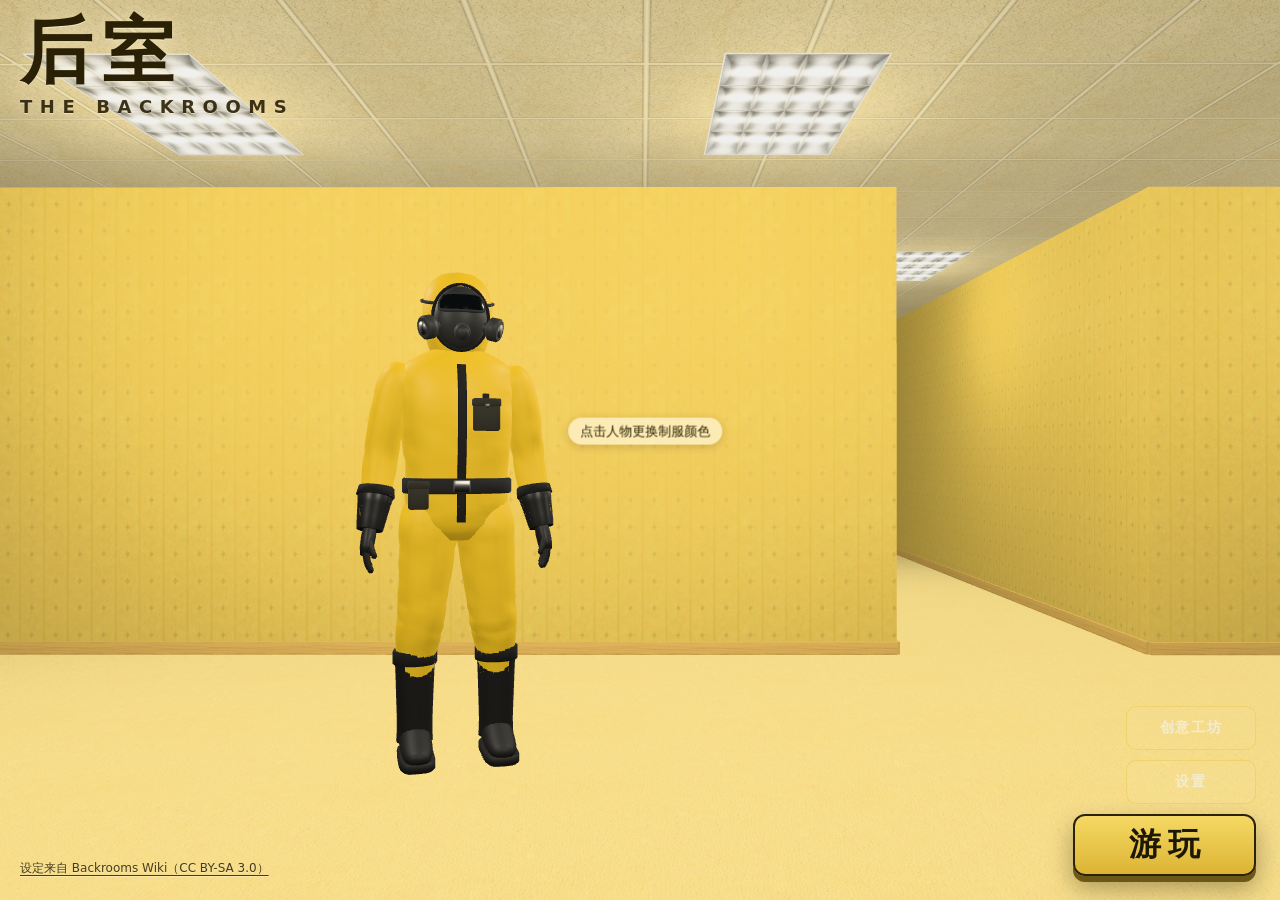
==== index.html @ 1cfdc1e9 "第二批：Level 4–7 与 7 种实体 - Level 4「废弃办公室」（wikidot-cn）：空荡办公迷宫、涂黑/未涂黑窗户（窗户陷阱只在噩梦伤人）、冷水机与售货机、移开视线后可能消失的出口，" ====
<!doctype html>
<html lang="zh-CN">
<head>
<meta charset="utf-8">
<!-- viewport-fit=cover：刘海屏上 env(safe-area-inset-*) 才有真实值；禁缩放，双指/双击缩放会把 HUD 和摇杆一起放大 -->
<meta name="viewport" content="width=device-width,initial-scale=1,maximum-scale=1,user-scalable=no,viewport-fit=cover">
<meta name="theme-color" content="#0b0a07">
<meta name="format-detection" content="telephone=no">
<meta name="mobile-web-app-capable" content="yes">
<meta name="apple-mobile-web-app-capable" content="yes">
<title>后室 · The Backrooms</title>
<!-- 空图标：省掉一次必然 404 的 /favicon.ico 请求 -->
<link rel="icon" href="data:,">
<link rel="stylesheet" href="css/base.css">
<!-- 各 UI 模块缺 link 时会自己注入，这里直接引用，免得首屏晚一拍才有样式 -->
<link rel="stylesheet" href="css/game.css">
<link rel="stylesheet" href="css/home.css">
<link rel="stylesheet" href="css/coop.css">
<link rel="stylesheet" href="css/workshop.css">
<link rel="stylesheet" href="css/settings.css">
</head>
<body>
<canvas id="gl"></canvas>
<div id="ui"></div>

<!-- 顺序见 ARCHITECTURE.md 第 1 节：库 → 核心 → 游戏模块 → 层级/实体/物品注册 → 联机 → 主页 → main -->
<script src="vendor/three.min.js"></script>
<script src="vendor/GLTFLoader.js"></script>
<script src="vendor/BufferGeometryUtils.js"></script>
<script src="js/core/base.js"></script>
<script src="js/core/assets.js"></script>
<script src="js/core/audio.js"></script>
<script src="js/core/gfx.js"></script>
<script src="js/core/input.js"></script>
<script src="js/core/phys.js"></script>
<script src="js/game/items.js"></script>
<script src="js/game/player.js"></script>
<script src="js/game/world.js"></script>
<script src="js/game/entities.js"></script>
<script src="js/game/workshop.js"></script>
<!-- 实体共用地基 BR.arch（行为骨架/模型构件/动画），所有 js/entities/<type>.js 都排在它后面 -->
<script src="js/entities/_archetypes.js"></script>
<!-- chunk1：层级 0-3 需要的实体，来源版本见 data/lore-choices.json entities -->
<script src="js/entities/burster.js"></script>
<script src="js/entities/clump.js"></script>
<script src="js/entities/deathmoth.js"></script>
<script src="js/entities/duller.js"></script>
<script src="js/entities/faceling.js"></script>
<script src="js/entities/growler.js"></script>
<script src="js/entities/hound.js"></script>
<script src="js/entities/nguithrxurh.js"></script>
<script src="js/entities/shadow_worker.js"></script>
<script src="js/entities/skin_stealer.js"></script>
<script src="js/entities/smiler.js"></script>
<script src="js/entities/bacteria.js"></script>
<script src="js/entities/wrangler.js"></script>
<script src="js/entities/wretch.js"></script>
<script src="js/entities/ant.js"></script>
<script src="js/entities/death_rat.js"></script>
<script src="js/entities/samantha.js"></script>
<script src="js/entities/thing_on_level_7.js"></script>
<script src="js/entities/tiny.js"></script>
<script src="js/entities/watcher.js"></script>
<script src="js/entities/woodlin.js"></script>
<script src="js/game/hud.js"></script>
<script src="js/game/death.js"></script>
<script src="js/game/skin.js"></script>
<script src="js/game/testmode.js"></script>
<script src="js/levels/_kit.js"></script>
<!-- chunk1：按 BR.LEVEL_ORDER 顺序 -->
<script src="js/levels/L0.js"></script>
<script src="js/levels/L1.js"></script>
<script src="js/levels/L2.js"></script>
<script src="js/levels/L3.js"></script>
<script src="js/levels/L4.js"></script>
<script src="js/levels/L5.js"></script>
<script src="js/levels/L6.js"></script>
<script src="js/levels/L7.js"></script>
<script src="js/levels/Ldev.js"></script>
<script src="js/entities/_dev_hostile.js"></script>
<script src="js/entities/_dev_friendly.js"></script>
<script src="js/entities/test_dummy.js"></script>
<script src="js/items/_kit.js"></script>
<script src="js/items/_effects.js"></script>
<script src="js/items/almond_water.js"></script>
<script src="js/items/antibiotics.js"></script>
<script src="js/items/antiseptics.js"></script>
<script src="js/items/bandages.js"></script>
<script src="js/items/candy.js"></script>
<script src="js/items/canned_food.js"></script>
<script src="js/items/canned_tuna.js"></script>
<script src="js/items/chocolate_bar.js"></script>
<script src="js/items/cooked_gammon.js"></script>
<script src="js/items/cookies.js"></script>
<script src="js/items/firesalt.js"></script>
<script src="js/items/food_ration.js"></script>
<script src="js/items/high_quality_meat.js"></script>
<script src="js/items/hot_chocolate.js"></script>
<script src="js/items/lightning_in_a_bottle.js"></script>
<script src="js/items/liquid_pain.js"></script>
<script src="js/items/microwave_meal.js"></script>
<script src="js/items/moth_jelly.js"></script>
<script src="js/items/painkillers.js"></script>
<script src="js/items/partygoer_cake.js"></script>
<script src="js/items/ptg_b.js"></script>
<script src="js/items/royal_rations.js"></script>
<script src="js/items/soft_drink.js"></script>
<script src="js/items/space_beverage.js"></script>
<script src="js/items/warpberries.js"></script>
<script src="js/items/water_bottle.js"></script>
<script src="js/net/net.js"></script>
<script src="js/net/coop.js"></script>
<script src="js/ui/home.js"></script>
<script src="js/ui/workshop.js"></script>
<script src="js/ui/settings.js"></script>
<script src="js/main.js"></script>
</body>
</html>
---- css/base.css ----
/* 后室 · 页面底座：全屏画布 + UI 挂载点。只写 html/body/#gl/#ui 和 main.js 自己的 boot- 前缀 */

html, body {
  margin: 0;
  width: 100%;
  height: 100%;
  overflow: hidden;
  background: #0b0a07;
  color: #f3ead2;
  /* 西文先走系统无衬线，中文按平台依次落到苹方 / 思源 / 雅黑 / Noto，保证安卓 WebView 也有中文字形 */
  font-family: -apple-system, BlinkMacSystemFont, "Segoe UI", Roboto, "Helvetica Neue", Arial,
    "PingFang SC", "Hiragino Sans GB", "Source Han Sans SC", "Noto Sans CJK SC", "Microsoft YaHei", "WenQuanYi Micro Hei", sans-serif;
  font-size: 16px;
  line-height: 1.4;
  /* 手机：禁下拉刷新 / 橡皮筋回弹、双击缩放、长按选字和系统菜单 */
  overscroll-behavior: none;
  touch-action: manipulation;
  -webkit-user-select: none;
  user-select: none;
  -webkit-touch-callout: none;
  -webkit-tap-highlight-color: transparent;
  -webkit-text-size-adjust: 100%;
  text-size-adjust: 100%;
}

/* 输入框要能正常选字、粘贴房号 */
input, textarea {
  -webkit-user-select: text;
  user-select: text;
}

#gl {
  position: fixed;
  left: 0;
  top: 0;
  width: 100%;
  height: 100%;
  display: block;
  z-index: 0;
  outline: none;
  touch-action: none;
}

/*
 * #ui 故意不定位、不设 z-index、不设尺寸：
 * - 定位元素（尤其 fixed）会自成层叠上下文，里面 HUD 30 / 结算 60 / toast 90 就没法和 gfx 挂在 body 上的
 *   低 san 覆盖 10、闪屏 40、淡入淡出 55 按第 11 节交错排序；
 * - 子节点全是 position:fixed，#ui 自身高度为 0，不会盖住画布抢走点击（指针锁定、主页点人都靠点画布）；
 * - 也不能设 pointer-events:none：它会被继承，没显式写 auto 的弹层按钮就点不动了；
 * - 不能有 transform / filter / perspective，否则子节点的 fixed 会相对它定位。
 */
#ui {
  position: static;
}

/* main.js 启动失败（WebGL 不可用等）时的提示，只在出错时创建 */
.boot-error {
  position: fixed;
  left: 0;
  top: 0;
  right: 0;
  bottom: 0;
  z-index: 90;
  display: flex;
  align-items: center;
  justify-content: center;
  padding: calc(24px + env(safe-area-inset-top, 0px)) 24px calc(24px + env(safe-area-inset-bottom, 0px));
  background: #0b0a07;
  box-sizing: border-box;
}
.boot-error-card {
  max-width: 420px;
  font-size: 15px;
  line-height: 1.6;
  color: #f3ead2;
}
.boot-error-title {
  margin: 0 0 8px;
  font-size: 20px;
  color: #e7c24a;
}
.boot-error-detail {
  margin-top: 12px;
  font-size: 12px;
  color: #a89f86;
  word-break: break-all;
}
---- css/game.css ----
/* 后室 · HUD 与死亡结算样式
   归属：HUD 与结算模块。hud.js / death.js 自己在 #ui 里建 DOM，这里只写 hud- / death- 前缀选择器
   视觉：发黄的 VHS / 监控录像 OSD —— 等宽数字、半透明深色底、轻微红蓝色散描边，不用渐变
   兼容：带 env() / min() / clamp() 的声明前面先写一条普通值，老内核（旧 X5 等）不认后一条时保留前一条
   z-index（ARCHITECTURE 第 11 节）：HUD 30，暂停 / 结算 60，toast 90
   触屏避让（input.js 的控件位置）：右上 48px 暂停键 → 顶部状态条左右各留 72px；
   右下动作按钮最左到 right:174px、最高到 bottom:178px → 背包栏右缘留 190px */

/* ========== 公共 ========== */
.hud-root,
.hud-toasts,
.hud-pause,
.death-root {
  --hud-fg: #f2e7b4;
  --hud-dim: rgba(242, 231, 180, 0.68);
  --hud-accent: #e7c14a;
  --hud-accent-hi: #f3d266;
  --hud-bad: #ff5b3d;
  --hud-ink: #1b1606;
  --hud-panel: rgba(16, 13, 5, 0.58);
  --hud-line: rgba(231, 193, 74, 0.34);
  /* 等宽字体没有汉字，后面接中文字体让浏览器逐字回退 */
  --hud-mono: ui-monospace, Menlo, Consolas, "Liberation Mono", "Courier New", "PingFang SC", "Hiragino Sans GB", "Microsoft YaHei", "Noto Sans CJK SC", monospace;
  --hud-sans: -apple-system, BlinkMacSystemFont, "PingFang SC", "Hiragino Sans GB", "Microsoft YaHei", "Noto Sans CJK SC", "Segoe UI", sans-serif;
  /* 红蓝错位一像素 = 录像带色散；再压一层黑影，贴在亮黄墙纸上也读得清 */
  --hud-shadow: 1px 0 rgba(255, 60, 40, 0.32), -1px 0 rgba(60, 200, 255, 0.2), 0 1px 3px rgba(0, 0, 0, 0.85);
  font-family: var(--hud-sans);
  font-size: 14px;
  line-height: 1.35;
  color: var(--hud-fg);
  text-shadow: var(--hud-shadow);
  -webkit-font-smoothing: antialiased;
  -webkit-text-size-adjust: 100%;
  text-size-adjust: 100%;
  -webkit-user-select: none;
  user-select: none;
  -webkit-touch-callout: none;
  -webkit-tap-highlight-color: transparent;
}

.hud-root, .hud-root *,
.hud-toasts, .hud-toasts *,
.hud-pause, .hud-pause *,
.death-root, .death-root * {
  box-sizing: border-box;
}

/* 下面给元素设了 display，作者样式会盖掉 UA 的 [hidden]{display:none}，JS 全靠 hidden 属性开关 */
.hud-root[hidden], .hud-root [hidden],
.hud-toasts [hidden],
.hud-pause[hidden], .hud-pause [hidden],
.death-root[hidden], .death-root [hidden] {
  display: none !important;
}

@keyframes hud-blink {
  50% { opacity: 0.25; }
}

@keyframes hud-pulse {
  50% { opacity: 0.62; }
}

/* ========== HUD 根 ========== */
.hud-root {
  position: fixed;
  left: 0;
  top: 0;
  right: 0;
  bottom: 0;
  z-index: 30;
  overflow: hidden;
  /* 整层不挡触摸和点击，摇杆 / 视角滑动区在下面 z-index 20；只有背包格子单独打开 */
  pointer-events: none;
}

/* ========== 顶部状态条（san / 饥饿 / HP，仅噩梦模式） ========== */
.hud-top {
  position: absolute;
  top: 8px;
  top: calc(8px + env(safe-area-inset-top, 0px));
  left: 16px;
  left: calc(16px + env(safe-area-inset-left, 0px));
  right: 16px;
  right: calc(16px + env(safe-area-inset-right, 0px));
  display: flex;
  flex-direction: column;
  align-items: center;
}

/* 触屏右上角有暂停键；左右对称留白，状态条才能保持居中 */
.hud-touch .hud-top {
  left: 72px;
  left: calc(72px + env(safe-area-inset-left, 0px));
  right: 72px;
  right: calc(72px + env(safe-area-inset-right, 0px));
}

.hud-stats {
  display: flex;
  gap: 12px;
  width: 100%;
  max-width: 480px;
  padding: 5px 10px 7px;
  background: var(--hud-panel);
  border: 1px solid var(--hud-line);
  border-radius: 3px;
}

.hud-stat {
  flex: 1 1 0;
  min-width: 0;
  --hud-stat-color: var(--hud-fg);
}

.hud-stat-san { --hud-stat-color: #9ed2c4; }
.hud-stat-hunger { --hud-stat-color: #e3b04b; }
.hud-stat-hp { --hud-stat-color: #ece5c6; }

.hud-stat-head {
  display: flex;
  justify-content: space-between;
  align-items: baseline;
  gap: 4px;
  font-family: var(--hud-mono);
  line-height: 17px;
  white-space: nowrap;
}

.hud-stat-label {
  min-width: 0;
  overflow: hidden;
  text-overflow: ellipsis;
  font-size: 12px;
  letter-spacing: 0.06em;
  color: var(--hud-dim);
}

.hud-stat-val {
  font-size: 14px;
  font-weight: 700;
  font-variant-numeric: tabular-nums;
}

.hud-bar {
  position: relative;
  height: 6px;
  margin-top: 2px;
  overflow: hidden;
  background: rgba(242, 231, 180, 0.14);
}

/* hud.js 只写 transform: scaleX，不动 width，避免每帧回流 */
.hud-bar-fill {
  position: absolute;
  left: 0;
  top: 0;
  bottom: 0;
  width: 100%;
  transform-origin: 0 50%;
  background: var(--hud-stat-color);
  transition: transform 0.25s linear, background-color 0.2s;
}

/* 饥饿 20 的刻度线：过了这条移速减半，玩家要能提前看到 */
.hud-stat-hunger .hud-bar::after {
  content: "";
  position: absolute;
  left: 20%;
  top: 0;
  bottom: 0;
  width: 1px;
  background: rgba(255, 91, 61, 0.85);
}

.hud-stat.hud-bad { --hud-stat-color: var(--hud-bad); }
.hud-stat.hud-bad .hud-stat-val { color: var(--hud-bad); }

.hud-stat.hud-blink .hud-stat-label,
.hud-stat.hud-blink .hud-stat-val {
  animation: hud-blink 1s steps(1, end) infinite;
}

/* 挨打：条抖一下、底色闪红，时长与 hud.js 的 HIT_MS 一致 */
.hud-stat.hud-hit { animation: hud-hit 0.35s linear; }
.hud-stat.hud-hit .hud-bar { background-color: rgba(255, 91, 61, 0.45); }

@keyframes hud-hit {
  0% { transform: translateX(-3px); }
  20% { transform: translateX(3px); }
  40% { transform: translateX(-2px); }
  60% { transform: translateX(1px); }
  100% { transform: none; }
}

.hud-warn {
  margin-top: 6px;
  padding: 2px 10px;
  max-width: 100%;
  overflow: hidden;
  text-overflow: ellipsis;
  white-space: nowrap;
  font-family: var(--hud-mono);
  font-size: 13px;
  color: #ffd28a;
  background: rgba(60, 22, 8, 0.66);
  border: 1px solid rgba(255, 140, 60, 0.5);
  border-radius: 2px;
}

.hud-warn.hud-warn-severe {
  color: #fff;
  background: rgba(150, 26, 12, 0.78);
  border-color: var(--hud-bad);
  /* 整行闪会读不清，只做半透明呼吸 */
  animation: hud-pulse 1.2s steps(1, end) infinite;
}

/* ========== 左上角：层级 / 模式 / REC 计时 ========== */
.hud-info {
  position: absolute;
  top: 8px;
  top: calc(8px + env(safe-area-inset-top, 0px));
  left: 12px;
  left: calc(12px + env(safe-area-inset-left, 0px));
  max-width: 320px;
  max-width: min(320px, calc(100vw - 120px));
  padding: 5px 10px 6px;
  background: var(--hud-panel);
  border-left: 2px solid var(--hud-accent);
  font-size: 13px;
}

.hud-info-level,
.hud-info-mode {
  overflow: hidden;
  text-overflow: ellipsis;
  white-space: nowrap;
}

.hud-info-level { font-weight: 700; letter-spacing: 0.04em; }
.hud-info-mode { font-size: 12px; color: var(--hud-dim); }

.hud-info-rec {
  display: flex;
  align-items: center;
  gap: 6px;
  margin-top: 2px;
  min-width: 0;
  font-family: var(--hud-mono);
  font-size: 12px;
  white-space: nowrap;
}

.hud-rec-dot {
  flex: none;
  width: 8px;
  height: 8px;
  border-radius: 50%;
  background: #ff3b2f;
  box-shadow: 0 0 6px rgba(255, 59, 47, 0.8);
  animation: hud-blink 1.6s steps(1, end) infinite;
}

.hud-rec-label { font-weight: 700; letter-spacing: 0.08em; color: #ff6a55; }
.hud-rec-time { font-variant-numeric: tabular-nums; }

.hud-rec-coop {
  min-width: 0;
  overflow: hidden;
  text-overflow: ellipsis;
  margin-left: 2px;
  padding: 0 5px;
  font-family: var(--hud-sans);
  color: var(--hud-accent);
  border: 1px solid var(--hud-line);
}

/* 窄屏开着状态条时左上角会和居中的状态条撞上，挪到状态条 + 饥饿警告下面 */
@media (max-width: 1179px) {
  .hud-root.hud-stats-on .hud-info {
    top: 80px;
    top: calc(80px + env(safe-area-inset-top, 0px));
  }
}

/* ========== 准星与互动提示 ========== */
.hud-cross {
  position: absolute;
  left: 50%;
  top: 50%;
  width: 4px;
  height: 4px;
  margin: -2px 0 0 -2px;
  border: 0 solid var(--hud-accent);
  border-radius: 50%;
  background: rgba(242, 231, 180, 0.85);
  box-shadow: 0 0 0 1px rgba(0, 0, 0, 0.55);
  transition: width 0.12s, height 0.12s, margin 0.12s, background-color 0.12s, border-width 0.12s;
}

/* 对准可拾取物：点变成圈，和提示文字一起告诉玩家"现在按有用" */
.hud-cross.hud-cross-on {
  width: 18px;
  height: 18px;
  margin: -9px 0 0 -9px;
  border-width: 2px;
  background: transparent;
  box-shadow: 0 0 0 1px rgba(0, 0, 0, 0.5), inset 0 0 0 1px rgba(0, 0, 0, 0.4);
}

.hud-prompt {
  position: absolute;
  left: 50%;
  top: 50%;
  margin-top: 28px;
  transform: translateX(-50%);
  display: flex;
  align-items: center;
  gap: 8px;
  max-width: calc(100vw - 24px);
  padding: 4px 12px;
  white-space: nowrap;
  background: var(--hud-panel);
  border: 1px solid var(--hud-line);
  border-radius: 3px;
}

.hud-key {
  flex: none;
  display: inline-flex;
  align-items: center;
  justify-content: center;
  min-width: 22px;
  height: 22px;
  padding: 0 5px;
  font-family: var(--hud-mono);
  font-size: 13px;
  font-weight: 700;
  color: var(--hud-fg);
  text-shadow: none;
  background: rgba(242, 231, 180, 0.1);
  border: 1px solid var(--hud-fg);
  border-bottom-width: 2px;
  border-radius: 3px;
}

.hud-prompt-text {
  min-width: 0;
  overflow: hidden;
  text-overflow: ellipsis;
}

.hud-touch .hud-prompt { font-size: 15px; }

/* ========== 层级大标题 ========== */
.hud-title {
  position: absolute;
  left: 0;
  right: 0;
  top: 28%;
  padding: 0 16px;
  text-align: center;
}

.hud-title-name {
  font-family: var(--hud-mono);
  font-size: 40px;
  font-size: clamp(28px, 7vw, 64px);
  font-weight: 700;
  line-height: 1.1;
  letter-spacing: 0.16em;
  /* 字距会在末尾多留一格，左边补回来才真正居中 */
  padding-left: 0.16em;
  text-shadow: 3px 0 rgba(255, 50, 40, 0.45), -3px 0 rgba(50, 200, 255, 0.3), 0 2px 10px rgba(0, 0, 0, 0.9);
}

.hud-title-sub {
  margin-top: 8px;
  font-size: 18px;
  font-size: clamp(15px, 3.2vw, 24px);
  letter-spacing: 0.3em;
  padding-left: 0.3em;
}

.hud-title-class {
  display: inline-block;
  margin-top: 10px;
  padding: 1px 10px;
  font-family: var(--hud-mono);
  font-size: 13px;
  letter-spacing: 0.1em;
  color: var(--hud-accent);
  background: var(--hud-panel);
  border: 1px solid var(--hud-line);
}

/* 动画名必须叫 hud-title：hud.js 靠这个名字的 animationend 收起标题 */
.hud-title.hud-title-play { animation: hud-title 5.2s linear forwards; }

@keyframes hud-title {
  0% { opacity: 0; transform: translateX(-6px) skewX(-8deg); }
  3% { opacity: 0.9; transform: translateX(5px) skewX(6deg); }
  6% { opacity: 0.45; transform: translateX(-2px); }
  9% { opacity: 1; transform: none; }
  78% { opacity: 1; transform: none; }
  80% { opacity: 0.4; transform: translateX(4px); }
  82% { opacity: 1; transform: none; }
  100% { opacity: 0; transform: none; }
}

@media (max-height: 520px) {
  .hud-title { top: 26%; }
  .hud-title-name { font-size: 30px; }
  .hud-title-sub { margin-top: 4px; font-size: 15px; }
  .hud-title-class { margin-top: 6px; }
}

/* ========== 背包栏 ========== */
.hud-inv {
  --hud-slot: 56px;
  position: absolute;
  left: 50%;
  bottom: 14px;
  bottom: calc(14px + env(safe-area-inset-bottom, 0px));
  transform: translateX(-50%);
  display: flex;
  flex-direction: column;
  align-items: center;
}

.hud-inv-name {
  max-width: calc(100vw - 24px);
  margin-bottom: 6px;
  padding: 1px 10px;
  overflow: hidden;
  text-overflow: ellipsis;
  white-space: nowrap;
  font-size: 13px;
  background: var(--hud-panel);
  border: 1px solid var(--hud-line);
  border-radius: 2px;
}

.hud-inv-row {
  display: flex;
  gap: 6px;
}

.hud-slot {
  position: relative;
  display: flex;
  align-items: center;
  justify-content: center;
  width: var(--hud-slot);
  height: var(--hud-slot);
  margin: 0;
  padding: 4px;
  overflow: hidden;
  font: inherit;
  color: var(--hud-fg);
  text-shadow: inherit;
  background: var(--hud-panel);
  border: 1px solid var(--hud-line);
  border-radius: 3px;
  outline: none;
  cursor: pointer;
  -webkit-appearance: none;
  appearance: none;
  /* 整个 HUD 里唯一接收点击的东西 */
  pointer-events: auto;
  touch-action: manipulation;
}

.hud-slot:active { transform: scale(0.94); }

.hud-slot-num {
  position: absolute;
  left: 4px;
  top: 3px;
  font-family: var(--hud-mono);
  font-size: 12px;
  line-height: 1;
  color: var(--hud-dim);
}

.hud-slot-icon {
  display: block;
  width: 72%;
  height: 72%;
  object-fit: contain;
  pointer-events: none;
}

/* 缺图标时的文字兜底，最多两行 */
.hud-slot-text {
  display: block;
  max-width: 100%;
  max-height: 2.3em;
  overflow: hidden;
  font-size: 12px;
  line-height: 1.15;
  text-align: center;
  word-break: break-all;
}

.hud-slot-count {
  position: absolute;
  right: 4px;
  bottom: 3px;
  font-family: var(--hud-mono);
  font-size: 12px;
  font-weight: 700;
  line-height: 1;
}

.hud-slot.hud-slot-empty {
  background: rgba(16, 13, 5, 0.34);
  border-style: dashed;
}

/* 选中用内描边，不改边框宽度，免得格子内容跳一像素 */
.hud-slot.hud-slot-sel {
  background: rgba(58, 46, 12, 0.72);
  border-color: var(--hud-accent);
  box-shadow: inset 0 0 0 1px var(--hud-accent), 0 0 0 1px rgba(0, 0, 0, 0.6);
}

.hud-slot.hud-slot-sel .hud-slot-num { color: var(--hud-accent); }

.hud-touch .hud-inv { --hud-slot: 52px; }

/* 触屏横屏小手机：居中会压到右下按钮组，改成右缘贴着按钮组左侧 */
@media (max-width: 719px) {
  .hud-touch .hud-inv {
    --hud-slot: 46px;
    left: auto;
    right: 190px;
    right: calc(190px + env(safe-area-inset-right, 0px));
    transform: none;
    align-items: flex-end;
  }
  .hud-touch .hud-inv-row { gap: 4px; }
}

/* 触屏竖屏：一排 5 格塞不进按钮组左边，改成左下 3+2 两排；
   待机摇杆画在离底边 24% 高度处，两排格子 + 物品名的高度在它下面 */
@media (max-width: 559px) {
  .hud-touch .hud-inv {
    --hud-slot: 48px;
    left: 8px;
    left: calc(8px + env(safe-area-inset-left, 0px));
    right: auto;
    bottom: 10px;
    bottom: calc(10px + env(safe-area-inset-bottom, 0px));
    align-items: flex-start;
  }
  .hud-touch .hud-inv-row {
    display: grid;
    grid-template-columns: repeat(3, var(--hud-slot));
    gap: 4px;
  }
  .hud-touch .hud-inv-name { max-width: calc(100vw - 200px); }
}

/* 320px 宽：3 格 × 44 + 间距 + 左边距正好 140 = 屏宽 − 180 */
@media (max-width: 359px) {
  .hud-touch .hud-inv {
    --hud-slot: 44px;
    left: 4px;
    left: calc(4px + env(safe-area-inset-left, 0px));
  }
  .hud-touch .hud-inv-row { gap: 2px; }
}

/* 死亡时 HUD 还在结算层下面：准星和提示收掉，背包压暗且不可点 */
.hud-dead .hud-cross,
.hud-dead .hud-prompt,
.hud-dead .hud-inv-name {
  display: none;
}

.hud-dead .hud-inv { opacity: 0.4; }
.hud-dead .hud-slot { pointer-events: none; }

/* ========== toast（挂在 #ui 下，不在 hud-root 里，HUD 隐藏时也能显示） ========== */
.hud-toasts {
  position: fixed;
  z-index: 90;
  left: 50%;
  top: 50%;
  /* 准星 + 互动提示下面，背包栏上面 */
  margin-top: 84px;
  transform: translateX(-50%);
  width: 520px;
  max-width: calc(100vw - 32px);
  display: flex;
  flex-direction: column;
  align-items: center;
  gap: 6px;
  pointer-events: none;
}

.hud-toast {
  max-width: 100%;
  padding: 5px 14px;
  overflow-wrap: anywhere;
  background: rgba(16, 13, 5, 0.8);
  border: 1px solid var(--hud-line);
  border-left: 3px solid var(--hud-accent);
  border-radius: 2px;
  animation: hud-toast-in 0.18s ease-out;
}

.hud-toast.hud-toast-bump { animation: hud-toast-bump 0.3s ease-out; }
/* 时长与 hud.js 的 TOAST_OUT_MS（280ms）一致；写在 bump 后面，同优先级时后者生效 */
.hud-toast.hud-toast-out { animation: hud-toast-out 0.28s ease-in forwards; }

@keyframes hud-toast-in {
  from { opacity: 0; transform: translateY(-6px); }
  to { opacity: 1; transform: none; }
}

@keyframes hud-toast-bump {
  0% { background-color: rgba(84, 66, 14, 0.92); border-color: #f3d266; }
}

@keyframes hud-toast-out {
  to { opacity: 0; transform: translateY(-4px); }
}

/* 横屏手机高度不够：中间下方会压到背包栏，改到右上暂停键下面 */
@media (max-height: 520px) {
  .hud-toasts {
    top: 78px;
    top: calc(78px + env(safe-area-inset-top, 0px));
    margin-top: 0;
    left: auto;
    right: 16px;
    right: calc(16px + env(safe-area-inset-right, 0px));
    transform: none;
    width: auto;
    max-width: 42vw;
    align-items: flex-end;
  }
}

/* ========== 暂停菜单 ========== */
.hud-pause {
  position: fixed;
  left: 0;
  top: 0;
  right: 0;
  bottom: 0;
  z-index: 60;
  display: flex;
  overflow-y: auto;
  -webkit-overflow-scrolling: touch;
  padding: 16px;
  padding: calc(16px + env(safe-area-inset-top, 0px)) calc(16px + env(safe-area-inset-right, 0px)) calc(16px + env(safe-area-inset-bottom, 0px)) calc(16px + env(safe-area-inset-left, 0px));
  background-color: rgba(10, 8, 3, 0.68);
  /* 扫描线：硬边重复纹理，不是过渡色 */
  background-image: repeating-linear-gradient(0deg, rgba(0, 0, 0, 0.22) 0, rgba(0, 0, 0, 0.22) 1px, transparent 1px, transparent 3px);
  pointer-events: auto;
}

/* margin:auto 居中：内容比屏幕高时自动退化成可滚动，align-items:center 会把顶部裁掉 */
.hud-pause-panel {
  margin: auto;
  width: 100%;
  max-width: 360px;
  padding: 16px 20px;
  background: rgba(22, 18, 7, 0.94);
  border: 1px solid var(--hud-line);
  border-top: 3px solid var(--hud-accent);
  border-radius: 3px;
  box-shadow: 0 10px 40px rgba(0, 0, 0, 0.6);
}

.hud-pause-tag {
  font-family: var(--hud-mono);
  font-size: 13px;
  letter-spacing: 0.12em;
  color: var(--hud-accent);
  animation: hud-blink 1.4s steps(1, end) infinite;
}

.hud-pause-title {
  margin-top: 4px;
  font-size: 26px;
  font-weight: 700;
  letter-spacing: 0.12em;
}

.hud-pause-sub {
  margin: 4px 0 12px;
  font-size: 13px;
  color: var(--hud-dim);
}

.hud-pause-sub > div {
  overflow: hidden;
  text-overflow: ellipsis;
  white-space: nowrap;
}

.hud-btn {
  display: flex;
  align-items: center;
  justify-content: center;
  width: 100%;
  min-height: 50px;
  margin: 10px 0 0;
  padding: 8px 14px;
  font: inherit;
  font-size: 17px;
  font-weight: 700;
  letter-spacing: 0.1em;
  color: var(--hud-fg);
  text-shadow: none;
  background: rgba(242, 231, 180, 0.06);
  border: 1px solid rgba(242, 231, 180, 0.45);
  border-radius: 3px;
  cursor: pointer;
  -webkit-appearance: none;
  appearance: none;
  touch-action: manipulation;
  transition: background-color 0.12s, border-color 0.12s, color 0.12s;
}

.hud-btn:active { transform: translateY(1px); }
.hud-btn:focus:not(:focus-visible) { outline: none; }
.hud-btn:focus-visible { outline: 2px solid var(--hud-accent); outline-offset: 2px; }

.hud-btn-primary {
  color: var(--hud-ink);
  background: var(--hud-accent);
  border-color: var(--hud-accent);
}

/* 「返回主页」第一次点只进入确认态：变红闪烁，提醒会丢掉整局 */
.hud-btn-home.hud-btn-confirm {
  color: #fff;
  background: rgba(170, 34, 18, 0.9);
  border-color: var(--hud-bad);
  animation: hud-pulse 0.9s steps(1, end) infinite;
}

@media (hover: hover) {
  .hud-btn:hover { background-color: rgba(242, 231, 180, 0.14); }
  .hud-btn-primary:hover { background-color: var(--hud-accent-hi); }
  .hud-btn-home.hud-btn-confirm:hover { background-color: rgba(196, 40, 22, 0.95); }
}

.hud-vis {
  display: block;
  margin-top: 14px;
  cursor: pointer;
}

.hud-vis-head {
  display: flex;
  justify-content: space-between;
  align-items: baseline;
  font-size: 14px;
}

.hud-vis-label { letter-spacing: 0.08em; }

.hud-vis-val {
  font-family: var(--hud-mono);
  color: var(--hud-accent);
  font-variant-numeric: tabular-nums;
}

/* 轨道只有 6px，但整个 input 高 44px，手指点得中 */
.hud-range {
  display: block;
  width: 100%;
  height: 44px;
  margin: 0;
  padding: 0;
  background: transparent;
  cursor: pointer;
  -webkit-appearance: none;
  appearance: none;
}

.hud-range:focus:not(:focus-visible) { outline: none; }
.hud-range:focus-visible { outline: 2px solid var(--hud-accent); outline-offset: 2px; }

.hud-range::-webkit-slider-runnable-track {
  height: 6px;
  background: rgba(242, 231, 180, 0.22);
  border: 1px solid rgba(242, 231, 180, 0.35);
}

.hud-range::-webkit-slider-thumb {
  -webkit-appearance: none;
  width: 20px;
  height: 30px;
  margin-top: -13px;
  background: var(--hud-accent);
  border: 2px solid var(--hud-ink);
  border-radius: 2px;
  box-shadow: 0 0 0 1px rgba(242, 231, 180, 0.6);
}

.hud-range::-moz-range-track {
  height: 6px;
  background: rgba(242, 231, 180, 0.22);
  border: 1px solid rgba(242, 231, 180, 0.35);
}

.hud-range::-moz-range-progress {
  height: 6px;
  background: var(--hud-accent);
}

.hud-range::-moz-range-thumb {
  width: 16px;
  height: 26px;
  background: var(--hud-accent);
  border: 2px solid var(--hud-ink);
  border-radius: 2px;
}

.hud-pause-hint {
  margin-top: 10px;
  font-size: 12px;
  text-align: center;
  color: var(--hud-dim);
}

@media (max-height: 520px) {
  .hud-pause-panel { padding: 12px 16px; }
  .hud-pause-title { font-size: 20px; }
  .hud-pause-sub { margin-bottom: 6px; }
  .hud-btn { min-height: 44px; margin-top: 8px; }
  .hud-vis { margin-top: 8px; }
}

/* ========== 死亡结算（death.js） ========== */
.death-root {
  position: fixed;
  left: 0;
  top: 0;
  right: 0;
  bottom: 0;
  z-index: 60;
  display: flex;
  overflow-y: auto;
  -webkit-overflow-scrolling: touch;
  padding: 20px;
  padding: calc(44px + env(safe-area-inset-top, 0px)) calc(20px + env(safe-area-inset-right, 0px)) calc(20px + env(safe-area-inset-bottom, 0px)) calc(20px + env(safe-area-inset-left, 0px));
  background-color: rgba(12, 5, 2, 0.86);
  background-image: repeating-linear-gradient(0deg, rgba(0, 0, 0, 0.28) 0, rgba(0, 0, 0, 0.28) 1px, transparent 1px, transparent 3px);
  /* 暗角用内阴影做，不用径向渐变 */
  box-shadow: inset 0 0 160px rgba(0, 0, 0, 0.85);
  pointer-events: auto;
}

/* 录像带跟踪不良的亮带缓慢下滚；fixed 定位不撑大滚动区域 */
.death-root::before {
  content: "";
  position: fixed;
  left: 0;
  right: 0;
  top: 0;
  height: 70px;
  background: rgba(242, 231, 180, 0.045);
  pointer-events: none;
  animation: death-track 7s linear infinite;
}

@keyframes death-track {
  from { transform: translateY(-80px); }
  to { transform: translateY(100vh); }
}

.death-osd {
  position: fixed;
  z-index: 1;
  top: 12px;
  top: calc(12px + env(safe-area-inset-top, 0px));
  left: 16px;
  left: calc(16px + env(safe-area-inset-left, 0px));
  display: flex;
  gap: 12px;
  font-family: var(--hud-mono);
  font-size: 14px;
  letter-spacing: 0.1em;
  pointer-events: none;
}

.death-osd-stop {
  color: var(--hud-bad);
  animation: hud-blink 1.2s steps(1, end) infinite;
}

.death-osd-time { font-variant-numeric: tabular-nums; }

.death-panel {
  position: relative;
  z-index: 1;
  margin: auto;
  width: 100%;
  max-width: 480px;
  text-align: center;
}

.death-root.death-in .death-panel { animation: death-in 0.5s ease-out both; }

@keyframes death-in {
  from { opacity: 0; transform: scale(1.04); }
  to { opacity: 1; transform: none; }
}

.death-tag {
  display: inline-block;
  padding: 2px 10px;
  font-family: var(--hud-mono);
  font-size: 13px;
  letter-spacing: 0.16em;
  color: #ffb09e;
  background: rgba(90, 16, 6, 0.5);
  border: 1px solid rgba(255, 91, 61, 0.55);
}

.death-title {
  margin-top: 14px;
  font-size: 48px;
  font-size: clamp(36px, 10vw, 64px);
  font-weight: 800;
  line-height: 1.1;
  letter-spacing: 0.3em;
  padding-left: 0.3em;
  color: #f6e9c0;
  text-shadow: 3px 0 rgba(255, 40, 30, 0.55), -3px 0 rgba(40, 200, 255, 0.3), 0 3px 14px rgba(0, 0, 0, 0.9);
}

.death-root.death-in .death-title { animation: death-glitch 0.9s steps(1, end) 0.1s both; }

@keyframes death-glitch {
  0% { opacity: 0; }
  10% { opacity: 1; transform: translateX(-5px) skewX(10deg); }
  22% { transform: translateX(4px); }
  34% { transform: none; }
  60% { transform: translateX(-2px) skewX(-4deg); }
  66% { transform: none; }
  100% { opacity: 1; transform: none; }
}

.death-cause {
  display: flex;
  align-items: baseline;
  gap: 12px;
  margin-top: 16px;
  padding: 9px 14px;
  text-align: left;
  background: rgba(16, 13, 5, 0.66);
  border-left: 3px solid var(--hud-bad);
}

.death-cause-label {
  flex: none;
  font-size: 13px;
  letter-spacing: 0.1em;
  color: var(--hud-dim);
}

.death-cause-text {
  min-width: 0;
  font-size: 18px;
  font-weight: 700;
  overflow-wrap: anywhere;
}

.death-stats {
  display: grid;
  grid-template-columns: minmax(0, 1fr);
  gap: 1px;
  margin: 10px 0 0;
  padding: 0;
  background: var(--hud-line);
  border: 1px solid var(--hud-line);
}

.death-stat {
  display: flex;
  justify-content: space-between;
  align-items: baseline;
  gap: 12px;
  padding: 8px 14px;
  background: rgba(16, 13, 5, 0.9);
}

.death-stat-label {
  flex: none;
  margin: 0;
  font-size: 13px;
  color: var(--hud-dim);
}

.death-stat-val {
  min-width: 0;
  margin: 0;
  font-family: var(--hud-mono);
  font-size: 15px;
  text-align: right;
  font-variant-numeric: tabular-nums;
  overflow-wrap: anywhere;
}

.death-actions {
  display: flex;
  flex-direction: column;
  gap: 10px;
  margin-top: 20px;
}

.death-btn {
  display: flex;
  flex-direction: column;
  align-items: center;
  justify-content: center;
  width: 100%;
  min-height: 60px;
  margin: 0;
  padding: 8px 16px;
  font: inherit;
  color: var(--hud-fg);
  text-shadow: none;
  background: rgba(242, 231, 180, 0.06);
  border: 1px solid rgba(242, 231, 180, 0.5);
  border-radius: 3px;
  cursor: pointer;
  -webkit-appearance: none;
  appearance: none;
  touch-action: manipulation;
  transition: opacity 0.25s, background-color 0.12s;
}

.death-btn-main {
  font-size: 20px;
  font-weight: 800;
  line-height: 1.2;
  letter-spacing: 0.2em;
  padding-left: 0.2em;
}

.death-btn-sub {
  margin-top: 2px;
  font-size: 13px;
  letter-spacing: 0.04em;
  opacity: 0.8;
}

.death-btn-continue {
  min-height: 68px;
  color: var(--hud-ink);
  background: var(--hud-accent);
  border-color: var(--hud-accent);
}

.death-btn:active { transform: translateY(1px); }
.death-btn:focus:not(:focus-visible) { outline: none; }
.death-btn:focus-visible { outline: 2px solid var(--hud-fg); outline-offset: 3px; }

@media (hover: hover) {
  .death-btn-continue:hover { background-color: var(--hud-accent-hi); }
  .death-btn-home:hover { background-color: rgba(242, 231, 180, 0.14); }
}

/* 刚弹出的保护期：按钮压暗且不接收点击（death.js 里还有一道时间判断兜底） */
.death-root:not(.death-armed) .death-btn {
  opacity: 0.4;
  pointer-events: none;
  cursor: default;
}

.death-hint {
  margin-top: 12px;
  font-size: 12px;
  color: var(--hud-dim);
}

/* 宽屏两个按钮并排 */
@media (min-width: 640px) and (min-height: 521px) {
  .death-panel { max-width: 560px; }
  .death-actions { flex-direction: row; }
  .death-btn { flex: 1 1 0; }
  .death-btn-continue { flex-grow: 1.5; }
}

/* 横屏手机：三项统计横排、按钮并排，一屏放下不用滚 */
@media (max-height: 520px) {
  .death-root {
    padding-top: 36px;
    padding-top: calc(36px + env(safe-area-inset-top, 0px));
  }
  .death-panel { max-width: 680px; }
  .death-title { margin-top: 6px; font-size: 30px; }
  .death-cause { margin-top: 8px; padding: 6px 12px; }
  .death-cause-text { font-size: 16px; }
  .death-stats { grid-template-columns: repeat(3, minmax(0, 1fr)); margin-top: 8px; }
  .death-stat { flex-direction: column; align-items: flex-start; gap: 1px; padding: 6px 10px; }
  .death-stat-val { font-size: 14px; text-align: left; }
  .death-actions { flex-direction: row; margin-top: 12px; }
  .death-btn,
  .death-btn-continue { flex: 1 1 0; min-height: 52px; }
  .death-hint { margin-top: 8px; }
}

/* ========== 减弱动效 ========== */
/* hud.js 用同一条媒体查询判断：减弱时不等 animationend，按计时器收起标题 */
@media (prefers-reduced-motion: reduce) {
  .hud-title.hud-title-play,
  .hud-toast,
  .hud-toast.hud-toast-bump,
  .hud-toast.hud-toast-out,
  .hud-stat.hud-hit,
  .hud-stat.hud-blink .hud-stat-label,
  .hud-stat.hud-blink .hud-stat-val,
  .hud-warn.hud-warn-severe,
  .hud-rec-dot,
  .hud-pause-tag,
  .hud-btn-home.hud-btn-confirm,
  .death-root::before,
  .death-osd-stop,
  .death-root.death-in .death-panel,
  .death-root.death-in .death-title {
    animation: none !important;
  }
  .hud-toast.hud-toast-out { opacity: 0; }
  .death-root::before { display: none; }
  .hud-bar-fill,
  .hud-cross,
  .death-btn,
  .hud-btn {
    transition: none;
  }
}
---- css/home.css ----
/* 后室 · 主页（js/ui/home.js）。只写 home- 前缀的选择器；z-index 见 ARCHITECTURE.md 第 11 节：主页 50，皮肤色板 70 */

.home-root {
  position: fixed; left: 0; top: 0; width: 100%; height: 100%;
  z-index: 50;
  /* 根节点不吃事件：点空白处要穿到画布上去点人物 */
  pointer-events: none;
  font-family: system-ui, -apple-system, "PingFang SC", "Hiragino Sans GB", "Microsoft YaHei", "Noto Sans CJK SC", sans-serif;
  color: #f4ecd0;
  -webkit-user-select: none; user-select: none;
  -webkit-tap-highlight-color: transparent;
}
.home-root[hidden], .home-skin[hidden], .home-modal[hidden], .home-hint[hidden] { display: none !important; }
.home-root button, .home-skin button { font-family: inherit; -webkit-tap-highlight-color: transparent; touch-action: manipulation; }

/* ---------- 标题 ---------- */
.home-title {
  position: absolute;
  left: calc(20px + env(safe-area-inset-left));
  top: calc(14px + env(safe-area-inset-top));
  pointer-events: none;
  /* 背后是浅黄墙纸和天花板：深棕字 + 浅色描边比白字清楚 */
  color: #2a2006;
  text-shadow: 0 1px 0 rgba(255, 248, 215, .6), 0 0 20px rgba(255, 242, 196, .55);
  transition: opacity .25s ease;
}
.home-title-zh { font-size: clamp(34px, 8vmin, 76px); font-weight: 800; letter-spacing: .14em; line-height: 1.05; }
.home-title-en { margin-top: 4px; font-size: clamp(11px, 2vmin, 18px); font-weight: 700; letter-spacing: .42em; opacity: .9; }

/* ---------- 人物下方提示 ---------- */
.home-hint {
  position: absolute; left: 0; top: 0;
  pointer-events: none;
  white-space: nowrap;
  font-size: 13px; line-height: 1;
  padding: 7px 12px;
  border-radius: 999px;
  color: #2a2006;
  background: rgba(255, 244, 205, .78);
  box-shadow: 0 2px 10px rgba(40, 30, 5, .18);
  transition: opacity .3s ease, background-color .2s ease;
  will-change: transform;
}
.home-hint.is-hover { background: rgba(255, 236, 150, .95); }

/* ---------- 右下角「游玩」 ---------- */
.home-play {
  position: absolute;
  right: calc(24px + env(safe-area-inset-right));
  bottom: calc(24px + env(safe-area-inset-bottom));
  pointer-events: auto;
  min-width: 156px; min-height: 62px;
  padding: 0 46px;
  font-size: clamp(22px, 3.6vmin, 32px); font-weight: 800;
  letter-spacing: .24em; text-indent: .24em;
  color: #1d1705;
  background: linear-gradient(#f5d964, #dcb434);
  border: 2px solid #2c2208;
  border-radius: 12px;
  box-shadow: 0 6px 0 #6b5816, 0 12px 26px rgba(20, 14, 0, .35);
  cursor: pointer;
  transition: transform .08s ease, box-shadow .08s ease, filter .15s ease;
}
.home-play:hover { filter: brightness(1.06); }
.home-play:active { transform: translateY(4px); box-shadow: 0 2px 0 #6b5816, 0 6px 14px rgba(20, 14, 0, .3); }
.home-play:focus-visible { outline: 3px solid #fff4c4; outline-offset: 3px; }

/* ---------- 「游玩」正上方：创意工坊 / 设置（次要按钮，WORKSHOP.md 第 9 节） ---------- */
.home-secondary-actions {
  position: absolute;
  right: calc(24px + env(safe-area-inset-right));
  /* 24 + 62（.home-play 默认高）+ 10 间距，随下面几个断点里 .home-play 的高度一起变 */
  bottom: calc(96px + env(safe-area-inset-bottom));
  pointer-events: auto;
  display: flex; flex-direction: column; align-items: stretch; gap: 10px;
}
.home-secondary-btn {
  min-width: 130px; min-height: 44px;
  padding: 0 20px;
  font-size: 14px; font-weight: 700;
  letter-spacing: .12em;
  color: #f4ecd0;
  background: rgba(255, 240, 190, .08);
  border: 1px solid rgba(232, 197, 71, .45);
  border-radius: 10px;
  cursor: pointer;
  transition: background-color .15s ease, border-color .15s ease;
}
.home-secondary-btn:hover { background: rgba(232, 197, 71, .16); border-color: #e8c547; }
.home-secondary-btn:active { background: rgba(232, 197, 71, .26); }
.home-secondary-btn:focus-visible { outline: 2px solid #e8c547; outline-offset: 2px; }
/* 和 .home-play / .home-credit 一样：主页自己的弹层开着时收起，别跟弹窗叠在一起 */
.home-root.is-open .home-secondary-actions { opacity: 0; visibility: hidden; }

/* ---------- 左下署名 ---------- */
.home-credit {
  position: absolute;
  left: calc(12px + env(safe-area-inset-left));
  bottom: calc(10px + env(safe-area-inset-bottom));
  pointer-events: auto;
  min-height: 44px;
  max-width: calc(100% - 230px - env(safe-area-inset-left) - env(safe-area-inset-right));
  padding: 4px 8px;
  border: 0; background: none;
  color: rgba(46, 36, 8, .88);
  font-size: 12px; line-height: 1.35; text-align: left;
  text-decoration: underline; text-underline-offset: 3px;
  text-shadow: 0 1px 0 rgba(255, 246, 210, .45);
  cursor: pointer;
}

/* 有弹层时把主页上的常驻元素收起，免得和弹窗叠在一起 */
.home-root.is-open .home-play,
.home-root.is-open .home-credit,
.home-root.is-open .home-hint { opacity: 0; visibility: hidden; }

/* ---------- 弹窗 ---------- */
.home-modal {
  position: absolute; left: 0; top: 0; width: 100%; height: 100%;
  pointer-events: auto;
  box-sizing: border-box;
  display: flex; align-items: center; justify-content: flex-end;
  padding: calc(12px + env(safe-area-inset-top)) calc(18px + env(safe-area-inset-right))
           calc(12px + env(safe-area-inset-bottom)) calc(18px + env(safe-area-inset-left));
  /* 背景只压暗一点：弹窗在右侧，左边的人物还要看得见 */
  background: linear-gradient(90deg, rgba(14, 11, 3, 0) 30%, rgba(14, 11, 3, .38) 100%);
}
.home-dialog {
  box-sizing: border-box;
  width: min(430px, 50vw);
  max-height: 100%;
  overflow-y: auto;
  overscroll-behavior: contain;
  -webkit-overflow-scrolling: touch;
  padding: 14px 18px 18px;
  border-radius: 14px;
  background: rgba(24, 20, 9, .93);
  border: 1px solid rgba(232, 197, 71, .3);
  box-shadow: 0 18px 50px rgba(0, 0, 0, .45);
  animation: home-in .18s ease-out;
  -webkit-user-select: text; user-select: text;
}
@keyframes home-in { from { opacity: 0; transform: translateY(10px); } to { opacity: 1; transform: none; } }

.home-dialog-head { display: flex; align-items: center; gap: 6px; margin: -4px -8px 10px; }
.home-dialog-title { flex: 1; font-size: 19px; font-weight: 800; letter-spacing: .06em; padding: 0 4px; }
.home-back, .home-close {
  min-width: 44px; min-height: 44px;
  border: 0; border-radius: 10px;
  background: transparent; color: #f4ecd0;
  font-size: 15px; cursor: pointer;
}
.home-back { padding: 0 10px; }
.home-close { font-size: 26px; line-height: 1; }
.home-back:hover, .home-close:hover { background: rgba(255, 240, 190, .08); }
.home-back[hidden] { display: none; }

.home-note { margin: 4px 0 12px; font-size: 13px; line-height: 1.55; color: rgba(244, 236, 208, .78); }
.home-note-warn { color: #ffb4a0; }

/* 模式选择：三个大按钮自上而下 */
.home-menu { display: flex; flex-direction: column; gap: 10px; }
.home-menu-btn {
  display: flex; flex-direction: column; align-items: flex-start; justify-content: center; gap: 4px;
  min-height: 70px; padding: 10px 16px;
  border-radius: 12px;
  border: 1px solid rgba(232, 197, 71, .35);
  background: rgba(255, 240, 190, .06);
  color: #f4ecd0; text-align: left; cursor: pointer;
  transition: background-color .15s ease, border-color .15s ease;
}
.home-menu-btn:hover, .home-menu-btn:focus-visible { background: rgba(232, 197, 71, .16); border-color: #e8c547; outline: none; }
.home-menu-name { font-size: 21px; font-weight: 800; letter-spacing: .08em; }
.home-menu-sub { font-size: 12px; line-height: 1.4; color: rgba(244, 236, 208, .7); }
.home-menu-btn.is-nightmare .home-menu-name { color: #ff9c86; }

/* 参数 */
.home-field { margin: 0 0 12px; }
.home-field-row { display: flex; align-items: baseline; justify-content: space-between; gap: 10px; font-size: 15px; }
.home-field-label { font-weight: 700; }
.home-field-value { font-size: 13px; color: #f1d467; font-variant-numeric: tabular-nums; text-align: right; }
.home-range { display: block; width: 100%; height: 44px; margin: 0; accent-color: #e8c547; background: transparent; cursor: pointer; }
.home-select {
  display: block; width: 100%; min-height: 44px; margin-top: 6px;
  padding: 0 10px;
  font-size: 16px;   /* 小于 16px 时 iOS 聚焦会自动放大页面 */
  color: #f4ecd0; background: #231e0e;
  border: 1px solid rgba(232, 197, 71, .35); border-radius: 8px;
}
.home-select option:disabled { color: #8a826a; }
/* 键盘焦点用主题黄色描边，别用浏览器默认的蓝框 */
.home-dialog :focus-visible, .home-skin :focus-visible, .home-credit:focus-visible { outline: 2px solid #e8c547; outline-offset: 2px; }
.home-dialog :focus:not(:focus-visible), .home-skin :focus:not(:focus-visible) { outline: none; }

.home-actions { display: flex; flex-wrap: wrap; gap: 10px; margin-top: 14px; }
.home-btn {
  flex: 1 1 auto;
  min-height: 48px; padding: 0 18px;
  border-radius: 10px;
  border: 1px solid rgba(232, 197, 71, .4);
  background: rgba(255, 240, 190, .06);
  color: #f4ecd0;
  font-size: 16px; font-weight: 700; letter-spacing: .06em;
  cursor: pointer;
}
.home-btn:hover { background: rgba(232, 197, 71, .14); }
.home-btn:disabled { opacity: .4; cursor: not-allowed; background: rgba(255, 255, 255, .03); }
.home-btn-primary { flex-grow: 2; color: #1d1705; background: linear-gradient(#f3d65e, #dcb434); border-color: #e8c547; }
.home-btn-primary:hover { background: linear-gradient(#f7de74, #e2bc40); }
.home-coop-status { width: 100%; font-size: 12px; color: #9fe3a6; }
.home-coop-status:empty { display: none; }

/* 噩梦难度卡片 */
.home-cards { display: grid; grid-template-columns: 1fr 1fr; gap: 10px; }
.home-card {
  display: flex; flex-direction: column; align-items: flex-start; justify-content: center; gap: 6px;
  min-height: 88px; padding: 12px 14px;
  border-radius: 12px;
  border: 1px solid rgba(232, 197, 71, .35);
  background: rgba(255, 240, 190, .05);
  color: #f4ecd0; text-align: left; cursor: pointer;
}
.home-card:hover, .home-card:focus-visible { background: rgba(232, 197, 71, .15); border-color: #e8c547; outline: none; }
.home-card-name { font-size: 20px; font-weight: 800; letter-spacing: .1em; }
.home-card-desc { font-size: 12px; line-height: 1.4; color: rgba(244, 236, 208, .75); }
.home-card-hard .home-card-name { color: #ffb070; }
.home-card-hell { border-color: rgba(230, 80, 60, .55); }
.home-card-hell .home-card-name { color: #ff6f5a; }

/* 署名 */
.home-credits-list { margin: 8px 0 0; padding: 0; list-style: none; font-size: 13px; line-height: 1.5; }
.home-credits-list li { padding: 8px 0; border-top: 1px solid rgba(232, 197, 71, .15); word-break: break-word; }
.home-credits-list a { color: #f1d467; }
.home-credits-key { color: rgba(244, 236, 208, .6); }

/* ---------- 皮肤色板（z-index 70，挂在 #ui 下与主页根节点并列） ---------- */
.home-skin {
  position: fixed; left: 0; top: 0; width: 100%; height: 100%;
  z-index: 70;
  font-family: system-ui, -apple-system, "PingFang SC", "Hiragino Sans GB", "Microsoft YaHei", "Noto Sans CJK SC", sans-serif;
  color: #f4ecd0;
  -webkit-user-select: none; user-select: none;
}
.home-skin-backdrop { position: absolute; left: 0; top: 0; width: 100%; height: 100%; background: rgba(14, 11, 3, .12); }
.home-skin-panel {
  position: absolute;
  right: calc(22px + env(safe-area-inset-right));
  top: 50%; transform: translateY(-50%);
  box-sizing: border-box;
  width: min(360px, 46vw);
  max-height: calc(100% - 24px - env(safe-area-inset-top) - env(safe-area-inset-bottom));
  overflow-y: auto; overscroll-behavior: contain;
  padding: 12px 16px 16px;
  border-radius: 14px;
  background: rgba(24, 20, 9, .93);
  border: 1px solid rgba(232, 197, 71, .3);
  box-shadow: 0 18px 50px rgba(0, 0, 0, .45);
}
.home-skin-head { display: flex; align-items: center; margin: -2px -6px 8px 0; }
.home-skin-title { flex: 1; font-size: 18px; font-weight: 800; letter-spacing: .06em; }
.home-skin-grid { display: grid; grid-template-columns: repeat(3, 1fr); gap: 10px; }
.home-swatch {
  display: flex; flex-direction: column; align-items: center; justify-content: center; gap: 7px;
  min-height: 82px; padding: 8px 4px;
  border-radius: 12px;
  border: 2px solid rgba(232, 197, 71, .18);
  background: rgba(255, 240, 190, .05);
  color: #f4ecd0; font-size: 14px; font-weight: 700;
  cursor: pointer;
}
.home-swatch:hover { background: rgba(255, 240, 190, .12); }
.home-swatch-dot {
  width: 36px; height: 36px; border-radius: 50%;
  box-shadow: inset 0 -4px 0 rgba(0, 0, 0, .22), 0 0 0 2px rgba(0, 0, 0, .35);
}
.home-swatch.is-active { border-color: #e8c547; background: rgba(232, 197, 71, .18); }
.home-swatch.is-active .home-swatch-dot { box-shadow: inset 0 -4px 0 rgba(0, 0, 0, .22), 0 0 0 3px #fff6d4, 0 0 0 5px #e8c547; }
.home-skin-note { margin: 10px 0 0; font-size: 12px; color: rgba(244, 236, 208, .65); }

/* 悬停在人物上：手型光标（#ui 可能盖在画布上，两处都设） */
.home-cursor-fig, .home-cursor-fig body, .home-cursor-fig #gl, .home-cursor-fig #ui { cursor: pointer; }

/* ---------- 竖屏：弹窗和色板改成底部抽屉，人物由 home.js 重新取景到上半屏 ---------- */
@media (max-aspect-ratio: 17/20) {
  .home-title { top: calc(12px + env(safe-area-inset-top)); }
  .home-root.is-open .home-title { opacity: 0; }
  .home-modal {
    align-items: flex-end; justify-content: center;
    padding: 0;
    background: linear-gradient(180deg, rgba(14, 11, 3, 0) 35%, rgba(14, 11, 3, .38) 100%);
  }
  .home-dialog {
    width: 100%;
    max-height: 56vh; max-height: 56dvh;
    border-radius: 16px 16px 0 0;
    border-bottom: 0;
    padding: 12px calc(16px + env(safe-area-inset-right)) calc(16px + env(safe-area-inset-bottom)) calc(16px + env(safe-area-inset-left));
  }
  .home-play { min-width: 140px; min-height: 58px; padding: 0 36px; }
  .home-credit { max-width: calc(100% - 200px - env(safe-area-inset-left) - env(safe-area-inset-right)); }
  .home-skin-panel {
    left: 0; right: 0; bottom: 0; top: auto;
    transform: none;
    width: 100%;
    max-height: 50vh; max-height: 50dvh;
    border-radius: 16px 16px 0 0; border-bottom: 0;
    padding: 12px calc(16px + env(safe-area-inset-right)) calc(16px + env(safe-area-inset-bottom)) calc(16px + env(safe-area-inset-left));
  }
  /* .home-play 这个断点里矮到 58px，次要按钮组跟着往下挪，别悬空留大缝 */
  .home-secondary-actions { bottom: calc(92px + env(safe-area-inset-bottom)); }
}

/* 矮横屏手机：卡片挤一点，标题缩小 */
@media (max-height: 460px) and (min-aspect-ratio: 17/20) {
  .home-title-zh { font-size: 32px; }
  .home-menu-btn { min-height: 58px; }
  .home-card { min-height: 70px; }
  .home-play { min-height: 54px; }
  .home-secondary-actions { bottom: calc(88px + env(safe-area-inset-bottom)); gap: 8px; }
}

@media (prefers-reduced-motion: reduce) {
  .home-dialog { animation: none; }
  .home-title, .home-hint, .home-play { transition: none; }
}
---- css/coop.css ----
/* 后室 · 联机：大厅弹窗（z 80）、麦克风按钮与说话角标（z 35）、兜底 toast（z 90）。z-index 规则见 ARCHITECTURE.md 第 11 节 */

/* ---------- 大厅弹窗 ---------- */
.coop-lobby {
  position: fixed; left: 0; top: 0; right: 0; bottom: 0; z-index: 80;
  display: flex; align-items: center; justify-content: center;
  box-sizing: border-box; padding: 16px;
  padding: max(16px, env(safe-area-inset-top, 0px)) max(16px, env(safe-area-inset-right, 0px))
           max(16px, env(safe-area-inset-bottom, 0px)) max(16px, env(safe-area-inset-left, 0px));
  background: rgba(8, 7, 3, .74); pointer-events: auto;
  color: #f3e9b5; font: 14px/1.5 -apple-system, BlinkMacSystemFont, "PingFang SC", "Microsoft YaHei", sans-serif;
  -webkit-user-select: none; user-select: none;
}
.coop-lobby[hidden], .coop-lobby [hidden], .coop-hud [hidden] { display: none !important; }
.coop-card {
  width: 420px; max-width: 100%; max-height: 100%; overflow-y: auto; box-sizing: border-box;
  padding: 16px 18px; border-radius: 14px; background: #1d1a0c;
  border: 1px solid rgba(232, 214, 127, .35); box-shadow: 0 12px 40px rgba(0, 0, 0, .6);
  -webkit-overflow-scrolling: touch; overscroll-behavior: contain;
}
.coop-head { display: flex; align-items: center; justify-content: space-between; gap: 8px; }
.coop-title { margin: 0; font-size: 20px; font-weight: 700; color: #f6e27a; letter-spacing: 1px; }
.coop-sub { margin: 2px 0 12px; font-size: 12px; color: #b9ad78; }
.coop-note {
  margin: 0 0 12px; padding: 8px 10px; border-radius: 8px; font-size: 13px;
  background: rgba(200, 80, 55, .16); border: 1px solid rgba(220, 110, 85, .5); color: #ffc2b0;
}
.coop-field { display: block; margin: 0; }
.coop-label { display: block; margin-bottom: 4px; font-size: 13px; color: #cfc38c; }
.coop-input {
  width: 100%; height: 44px; box-sizing: border-box; padding: 0 12px; border-radius: 8px;
  border: 1px solid #6b6135; background: #0f0d06; color: #fff5cc;
  font-size: 16px; /* 小于 16px 时 iOS 聚焦会自动放大页面 */
  -webkit-user-select: text; user-select: text; outline: none;
}
.coop-input:focus { border-color: #e8d67f; }
.coop-input:disabled { opacity: .5; }
.coop-code-input { text-transform: uppercase; letter-spacing: 4px; font-family: ui-monospace, Menlo, Consolas, monospace; }
.coop-section { margin-top: 12px; padding-top: 12px; border-top: 1px solid rgba(232, 214, 127, .16); }
.coop-section-title { margin: 0 0 8px; font-size: 13px; color: #cfc38c; }
.coop-row { display: flex; align-items: center; gap: 8px; }
.coop-row .coop-input { flex: 1; min-width: 0; }
.coop-row-end { justify-content: flex-end; flex-wrap: wrap; }
.coop-btn {
  min-height: 44px; min-width: 44px; padding: 0 16px; box-sizing: border-box; border-radius: 8px;
  border: 1px solid #c9b86a; background: #2b2714; color: #f3e9b5;
  font: 600 15px/1 -apple-system, BlinkMacSystemFont, "PingFang SC", "Microsoft YaHei", sans-serif;
  cursor: pointer; touch-action: manipulation; -webkit-tap-highlight-color: transparent;
}
.coop-btn:disabled { opacity: .45; cursor: default; }
.coop-btn-primary { background: #d9c35c; border-color: #e8d67f; color: #1d1a0b; }
.coop-btn-danger { background: transparent; border-color: #b0553f; color: #f0b3a3; }
.coop-wide { width: 100%; }
.coop-close { padding: 0; border: none; background: transparent; font-size: 26px; color: #cfc38c; }
.coop-hostbox { margin-top: 4px; }
.coop-code {
  flex: 1; font: 700 30px/1.2 ui-monospace, Menlo, Consolas, monospace; letter-spacing: 6px; color: #fff1a8;
  -webkit-user-select: text; user-select: text;
}
.coop-hint { margin: 6px 0 0; font-size: 12px; color: #a99f70; }
.coop-confirm {
  margin-top: 10px; padding: 12px; border-radius: 10px;
  background: rgba(217, 195, 92, .1); border: 1px solid rgba(217, 195, 92, .4);
}
.coop-confirm p { margin: 0 0 10px; font-size: 13px; line-height: 1.6; white-space: pre-line; }
.coop-peer-line { margin: 0; font-size: 15px; color: #fff1a8; }
.coop-status { margin: 12px 0 0; min-height: 20px; font-size: 13px; color: #d8cd99; white-space: pre-line; }
.coop-status.coop-err { color: #ff9f86; }
.coop-status.coop-ok { color: #b5e39c; }
.coop-foot { display: flex; justify-content: flex-end; margin-top: 12px; }

/* ---------- 麦克风按钮与说话角标 ---------- */
.coop-hud {
  position: fixed; left: 0; top: 0; right: 0; bottom: 0; z-index: 35; pointer-events: none;
  font: 14px/1.2 -apple-system, BlinkMacSystemFont, "PingFang SC", "Microsoft YaHei", sans-serif;
  -webkit-user-select: none; user-select: none;
}
/* 桌面放右上角；触屏时右上角是 input 的暂停按钮（48px），往下让开 */
.coop-mic {
  position: absolute; top: 12px; right: 12px;
  top: calc(12px + env(safe-area-inset-top, 0px)); right: calc(12px + env(safe-area-inset-right, 0px));
  display: flex; align-items: center; gap: 6px; height: 44px; min-width: 44px; box-sizing: border-box;
  padding: 0 12px; border-radius: 22px; border: 2px solid rgba(255, 240, 170, .55);
  background: rgba(22, 19, 8, .6); color: #fff5cc; font-size: 14px; font-weight: 600;
  text-shadow: 0 1px 2px rgba(0, 0, 0, .7); pointer-events: auto; cursor: pointer;
  touch-action: manipulation; -webkit-tap-highlight-color: transparent;
}
.coop-mic-txt { white-space: nowrap; }
.coop-mic .coop-mic-ico { opacity: .55; }
.coop-mic.coop-on { background: rgba(196, 64, 44, .85); border-color: rgba(255, 205, 185, .9); color: #fff; }
.coop-mic.coop-on .coop-mic-ico { opacity: 1; }
.coop-mic.coop-busy { opacity: .7; }
.coop-mic-key {
  padding: 2px 5px; border-radius: 4px; border: 1px solid rgba(255, 245, 204, .5);
  font: 600 11px/1 ui-monospace, Menlo, Consolas, monospace; text-shadow: none;
}
.coop-touch .coop-mic { top: 72px; top: calc(72px + env(safe-area-inset-top, 0px)); }
.coop-touch .coop-mic-key { display: none; }

.coop-talk {
  position: absolute; top: 64px; right: 12px;
  top: calc(64px + env(safe-area-inset-top, 0px)); right: calc(12px + env(safe-area-inset-right, 0px));
  display: flex; flex-direction: column; align-items: flex-end; gap: 6px;
}
.coop-touch .coop-talk { top: 124px; top: calc(124px + env(safe-area-inset-top, 0px)); }
.coop-badge {
  padding: 5px 10px; border-radius: 12px; background: rgba(22, 19, 8, .66); color: #fff5cc;
  font-size: 13px; border: 1px solid rgba(255, 240, 170, .35); white-space: nowrap;
}
.coop-badge-me { border-color: rgba(255, 150, 120, .8); }
.coop-badge-peer { border-color: rgba(160, 225, 140, .8); }

/* HUD 模块缺席（自测页）时的兜底 toast */
.coop-toast {
  position: fixed; left: 50%; bottom: 120px; z-index: 90; transform: translateX(-50%);
  max-width: 86vw; padding: 8px 14px; border-radius: 10px; background: rgba(12, 10, 4, .88);
  color: #fff5cc; font: 14px/1.5 -apple-system, BlinkMacSystemFont, "PingFang SC", "Microsoft YaHei", sans-serif;
  pointer-events: none;
}
---- css/workshop.css ----
/* 后室 · 创意工坊界面（js/ui/workshop.js）。只写 ws- 前缀的选择器。
   z-index 58，配色跟主页/设置同一套暖色调（见 css/settings.css 开头注释），纯视觉统一，不共用选择器。 */

.ws-root {
  position: fixed; left: 0; top: 0; width: 100%; height: 100%;
  z-index: 58;
  font-family: system-ui, -apple-system, "PingFang SC", "Hiragino Sans GB", "Microsoft YaHei", "Noto Sans CJK SC", sans-serif;
  color: #f4ecd0;
  -webkit-tap-highlight-color: transparent;
}
.ws-root[hidden] { display: none !important; }
.ws-root button { font-family: inherit; -webkit-tap-highlight-color: transparent; touch-action: manipulation; }
.ws-root input, .ws-root select { font-family: inherit; }

/* ---------- 通用弹窗外壳：地图列表 / 新建 / 信息卡 / 二次确认都用这套 ---------- */
.ws-modal { position: absolute; left: 0; top: 0; width: 100%; height: 100%; }
.ws-modal[hidden] { display: none !important; }
.ws-backdrop { position: absolute; left: 0; top: 0; right: 0; bottom: 0; background: rgba(10, 8, 3, .58); }
.ws-panel {
  position: absolute; left: 50%; top: 50%; transform: translate(-50%, -50%);
  box-sizing: border-box;
  width: min(520px, calc(100% - 32px));
  max-height: min(720px, calc(100% - 48px));
  display: flex; flex-direction: column;
  padding: calc(14px + env(safe-area-inset-top)) calc(18px + env(safe-area-inset-right)) calc(14px + env(safe-area-inset-bottom)) calc(18px + env(safe-area-inset-left));
  border-radius: 16px;
  background: rgba(24, 20, 9, .96);
  border: 1px solid rgba(232, 197, 71, .3);
  box-shadow: 0 18px 50px rgba(0, 0, 0, .5);
}
.ws-panel-narrow { width: min(380px, calc(100% - 32px)); }
.ws-head { display: flex; align-items: center; gap: 6px; margin: -2px -6px 8px; flex: none; }
.ws-title { flex: 1; font-size: 19px; font-weight: 800; letter-spacing: .04em; padding: 0 4px; }
.ws-close {
  min-width: 44px; min-height: 44px; border: 0; border-radius: 10px;
  background: transparent; color: #f4ecd0; font-size: 26px; line-height: 1; cursor: pointer;
}
.ws-close:hover { background: rgba(255, 240, 190, .08); }
.ws-body { flex: 1; min-height: 0; overflow-y: auto; overscroll-behavior: contain; -webkit-overflow-scrolling: touch; padding-right: 2px; }
.ws-note { margin: 4px 0 10px; font-size: 12px; line-height: 1.5; color: rgba(244, 236, 208, .68); }
.ws-note-warn { color: #ffb86b; }
.ws-sep { height: 1px; margin: 10px 0; background: rgba(232, 197, 71, .18); }

.ws-btn {
  min-height: 44px; padding: 0 16px; font-size: 14px; font-weight: 700; color: #f4ecd0;
  background: rgba(255, 240, 190, .06); border: 1px solid rgba(232, 197, 71, .35);
  border-radius: 10px; cursor: pointer;
}
.ws-btn:hover { background: rgba(232, 197, 71, .14); }
.ws-btn:disabled { opacity: .45; cursor: not-allowed; }
.ws-btn-primary { background: rgba(232, 197, 71, .3); border-color: #e8c547; color: #fff6d8; }
.ws-btn-primary:hover { background: rgba(232, 197, 71, .42); }
.ws-btn-danger { border-color: rgba(255, 110, 90, .5); color: #ffb0a2; }
.ws-btn-danger:hover { background: rgba(255, 110, 90, .14); }
.ws-btn:focus-visible, .ws-close:focus-visible { outline: 2px solid #e8c547; outline-offset: 2px; }

/* ---------- 地图列表 ---------- */
.ws-actions-row { display: flex; gap: 10px; margin-bottom: 12px; flex: none; }
.ws-actions-row .ws-btn { flex: 1; }
.ws-empty { padding: 30px 10px; text-align: center; color: rgba(244, 236, 208, .6); font-size: 14px; }
.ws-cards { display: flex; flex-direction: column; gap: 10px; }
.ws-card { border: 1px solid rgba(232, 197, 71, .22); border-radius: 12px; padding: 12px; background: rgba(255, 240, 190, .04); }
.ws-card-name { font-size: 16px; font-weight: 800; margin-bottom: 2px; word-break: break-all; }
.ws-card-meta { font-size: 12px; color: rgba(244, 236, 208, .62); margin-bottom: 8px; }
.ws-card-stats { font-size: 12px; color: #f1d467; margin-bottom: 10px; }
.ws-card-actions { display: flex; gap: 8px; flex-wrap: wrap; }
.ws-card-actions .ws-btn { flex: 1; min-width: 84px; padding: 0 10px; }

/* ---------- 新建对话框 ---------- */
.ws-field { margin: 0 0 14px; }
.ws-field-label { display: block; font-size: 13px; font-weight: 700; margin-bottom: 6px; }
.ws-input, .ws-select {
  width: 100%; box-sizing: border-box; min-height: 44px; padding: 0 12px;
  border-radius: 10px; border: 1px solid rgba(232, 197, 71, .35);
  background: rgba(0, 0, 0, .25); color: #f4ecd0; font-size: 15px;
}
.ws-select { appearance: auto; }
.ws-input:focus, .ws-select:focus { outline: 2px solid #e8c547; outline-offset: 1px; }
.ws-radio-list { display: flex; flex-direction: column; gap: 6px; max-height: 220px; overflow-y: auto; }
.ws-radio-item { display: flex; align-items: center; gap: 8px; padding: 8px 10px; border-radius: 8px; border: 1px solid rgba(232,197,71,.18); cursor: pointer; }
.ws-radio-item.is-active { border-color: #e8c547; background: rgba(232, 197, 71, .12); }
.ws-radio-item input { accent-color: #e8c547; }

/* ---------- 编辑器 ---------- */
.ws-editor { position: absolute; left: 0; top: 0; width: 100%; height: 100%; }
.ws-editor[hidden] { display: none !important; }
/* 舞台层透明，垫在工具栏/面板下面，负责捕获拖拽/滚轮/触摸，露出后面真实的 3D 场景 */
.ws-stage { position: absolute; left: 0; top: 0; width: 100%; height: 100%; background: transparent; touch-action: none; cursor: grab; }
.ws-stage.is-panning { cursor: grabbing; }
.ws-stage.is-tool-wall { cursor: crosshair; }
.ws-svg { position: absolute; left: 0; top: 0; width: 100%; height: 100%; pointer-events: none; overflow: visible; }
.ws-mask-rect { fill: rgba(6, 5, 2, .62); pointer-events: none; }
.ws-bounds-rect { fill: none; stroke: #e8c547; stroke-width: 2; stroke-dasharray: 6 5; pointer-events: none; }
.ws-edge-hi { stroke: #7fe7a0; stroke-width: 4; stroke-linecap: round; }
.ws-edge-hi.is-off { stroke: #ff6e5a; }
.ws-freewall-drag { stroke: #7fe7a0; stroke-width: 4; stroke-linecap: round; stroke-dasharray: 4 4; }
.ws-ent-dot { stroke: rgba(0,0,0,.5); stroke-width: 1.5; cursor: pointer; pointer-events: auto; }
.ws-ent-ring { fill: none; stroke-width: 1.5; opacity: .55; }
.ws-ent-label { font-size: 11px; fill: #fff6d8; paint-order: stroke; stroke: rgba(0,0,0,.75); stroke-width: 3px; text-anchor: middle; pointer-events: none; }
.ws-exit-icon { fill: #79c7ff; stroke: rgba(0,0,0,.5); stroke-width: 1.5; cursor: grab; pointer-events: auto; }
.ws-exit-icon.is-added { fill: #7fe7a0; }
.ws-exit-icon.is-sealed { fill: #7a7a7a; opacity: .7; }
.ws-exit-label { font-size: 11px; fill: #fff6d8; paint-order: stroke; stroke: rgba(0,0,0,.75); stroke-width: 3px; text-anchor: middle; pointer-events: none; }
.ws-spawn-flag { fill: #ffd76a; stroke: rgba(0,0,0,.5); stroke-width: 1.5; }
.ws-add-cursor { fill: rgba(232,197,71,.35); stroke: #e8c547; stroke-width: 1.5; pointer-events: none; }

/* 工具栏：桌面顶部横排，手机底部横排可滚动 */
.ws-toolbar {
  position: absolute; left: 0; right: 0; top: 0;
  display: flex; align-items: center; gap: 6px; flex-wrap: nowrap; overflow-x: auto;
  padding: calc(8px + env(safe-area-inset-top)) calc(10px + env(safe-area-inset-right)) 8px calc(10px + env(safe-area-inset-left));
  background: linear-gradient(rgba(10,8,3,.85), rgba(10,8,3,.0));
  -webkit-overflow-scrolling: touch;
}
.ws-tool-btn {
  flex: none; min-width: 44px; min-height: 44px; padding: 0 12px;
  display: flex; align-items: center; gap: 6px;
  border-radius: 10px; border: 1px solid rgba(232, 197, 71, .3);
  background: rgba(20, 17, 8, .82); color: #f4ecd0; font-size: 13px; font-weight: 700; cursor: pointer;
}
.ws-tool-btn.is-active { background: rgba(232, 197, 71, .32); border-color: #e8c547; color: #fff6d8; }
.ws-tool-sep { flex: none; width: 1px; height: 26px; background: rgba(232,197,71,.25); margin: 0 2px; }
.ws-tool-spacer { flex: 1 1 auto; min-width: 8px; }

/* 剖切高度滑条：桌面靠右竖排，手机放工具栏下一行横条，都用同一份 DOM，媒体查询切样式 */
.ws-section {
  position: absolute; right: calc(10px + env(safe-area-inset-right)); top: 64px; bottom: 120px;
  width: 40px; display: flex; flex-direction: column; align-items: center; gap: 6px;
  padding: 10px 6px; border-radius: 12px; background: rgba(20,17,8,.72); border: 1px solid rgba(232,197,71,.25);
}
.ws-section-label { writing-mode: vertical-rl; font-size: 11px; color: rgba(244,236,208,.72); flex: none; }
.ws-section input[type=range] { -webkit-appearance: slider-vertical; appearance: slider-vertical; width: 30px; flex: 1; accent-color: #e8c547; }

/* 底部状态条：当前工具提示 + 撤销重做保存退出 */
.ws-bottombar {
  position: absolute; left: 0; right: 0; bottom: 0;
  display: flex; align-items: center; gap: 8px; flex-wrap: nowrap; overflow-x: auto;
  padding: 8px calc(10px + env(safe-area-inset-right)) calc(8px + env(safe-area-inset-bottom)) calc(10px + env(safe-area-inset-left));
  background: linear-gradient(rgba(10,8,3,.0), rgba(10,8,3,.85));
  -webkit-overflow-scrolling: touch;
}
.ws-hint { flex: 1; min-width: 90px; font-size: 12px; color: rgba(244,236,208,.75); white-space: nowrap; overflow: hidden; text-overflow: ellipsis; }

/* 侧滑面板：实体 / 出口 / 设置，桌面右侧固定宽度，手机底部抽屉 */
.ws-panelslide {
  position: absolute; right: 0; top: 0; bottom: 0; width: min(300px, 86vw);
  background: rgba(18, 15, 7, .94); border-left: 1px solid rgba(232,197,71,.28);
  display: flex; flex-direction: column; box-shadow: -10px 0 30px rgba(0,0,0,.4);
}
.ws-panelslide[hidden] { display: none !important; }
.ws-panelslide-head { display: flex; align-items: center; padding: calc(8px + env(safe-area-inset-top)) 10px 8px 14px; flex: none; border-bottom: 1px solid rgba(232,197,71,.16); }
.ws-panelslide-title { flex: 1; font-size: 14px; font-weight: 800; }
.ws-panelslide-body { flex: 1; overflow-y: auto; overscroll-behavior: contain; padding: 10px 14px calc(14px + env(safe-area-inset-bottom)); }

.ws-group-label { font-size: 12px; font-weight: 800; color: #f1d467; margin: 10px 0 6px; }
.ws-group-label:first-child { margin-top: 0; }
.ws-ent-btn {
  display: flex; align-items: center; gap: 8px; width: 100%; box-sizing: border-box;
  min-height: 44px; padding: 6px 10px; margin-bottom: 6px; text-align: left;
  border-radius: 9px; border: 1px solid rgba(232,197,71,.22); background: rgba(255,240,190,.05);
  color: #f4ecd0; font-size: 13px; cursor: pointer;
}
.ws-ent-btn.is-active { border-color: #e8c547; background: rgba(232,197,71,.24); }
.ws-ent-swatch { width: 12px; height: 12px; border-radius: 50%; flex: none; }

.ws-exit-row { display: flex; align-items: center; gap: 8px; padding: 8px 0; border-bottom: 1px solid rgba(232,197,71,.14); font-size: 12px; }
.ws-exit-row-main { flex: 1; min-width: 0; }
.ws-exit-row-title { font-weight: 700; font-size: 13px; }
.ws-exit-row-sub { color: rgba(244,236,208,.6); }
.ws-icon-btn { flex: none; min-width: 40px; min-height: 40px; border-radius: 8px; border: 1px solid rgba(232,197,71,.3); background: rgba(255,240,190,.06); color: #f4ecd0; cursor: pointer; }
.ws-icon-btn.ws-btn-danger { color: #ffb0a2; }

.ws-set-field { margin: 0 0 14px; }
.ws-set-row { display: flex; align-items: center; justify-content: space-between; gap: 8px; font-size: 13px; margin-bottom: 6px; }
.ws-set-row label { font-weight: 700; }
.ws-set-value { font-size: 12px; color: #f1d467; }
.ws-range { width: 100%; height: 40px; accent-color: #e8c547; }
.ws-check-row { display: flex; align-items: center; gap: 8px; min-height: 40px; }
.ws-check-row input { width: 20px; height: 20px; accent-color: #e8c547; }

/* ---------- 编辑范围外提示 & Toast ---------- */
.ws-toast {
  position: absolute; left: 50%; bottom: calc(78px + env(safe-area-inset-bottom)); transform: translateX(-50%);
  max-width: min(92%, 420px); padding: 10px 16px; border-radius: 10px;
  background: rgba(20,17,8,.94); border: 1px solid rgba(232,197,71,.4); color: #fff6d8;
  font-size: 13px; text-align: center; box-shadow: 0 8px 24px rgba(0,0,0,.4);
}
.ws-toast[hidden] { display: none !important; }

/* ---------- 信息卡 / 模式选择 ---------- */
.ws-info-stats { display: flex; gap: 14px; margin: 6px 0 14px; font-size: 13px; color: #f1d467; }
.ws-mode-list { display: flex; flex-direction: column; gap: 8px; }
.ws-mode-btn {
  display: flex; flex-direction: column; align-items: flex-start; gap: 2px;
  min-height: 52px; padding: 8px 14px; border-radius: 10px;
  border: 1px solid rgba(232,197,71,.3); background: rgba(255,240,190,.05); color: #f4ecd0; cursor: pointer;
}
.ws-mode-btn-title { font-size: 15px; font-weight: 800; }
.ws-mode-btn-sub { font-size: 12px; color: rgba(244,236,208,.65); }
.ws-diff-row { display: flex; gap: 8px; flex-wrap: wrap; }
.ws-diff-row .ws-btn { flex: 1; min-width: 70px; }
.ws-coop-row { display: flex; align-items: center; gap: 10px; margin-top: 12px; }
.ws-coop-status { font-size: 12px; color: rgba(244,236,208,.65); }

@media (max-aspect-ratio: 17/20) {
  .ws-panel { left: 0; right: 0; bottom: 0; top: auto; transform: none; width: 100%; max-height: 82vh; max-height: 82dvh; border-radius: 16px 16px 0 0; }
  .ws-section { top: auto; bottom: 96px; right: 8px; height: 150px; flex-direction: row; width: auto; padding: 6px 10px; }
  .ws-section-label { writing-mode: horizontal-tb; }
  .ws-section input[type=range] { -webkit-appearance: none; appearance: none; width: 110px; height: 30px; }
  .ws-panelslide { width: 100%; left: 0; right: 0; top: auto; bottom: 0; height: 46vh; height: 46dvh; border-left: 0; border-top: 1px solid rgba(232,197,71,.28); border-radius: 14px 14px 0 0; }
}

@media (prefers-reduced-motion: reduce) {
  .ws-panel { animation: none; }
}
---- css/settings.css ----
/* 后室 · 设置面板（js/ui/settings.js）。只写 set- 前缀的选择器。
   z-index 见 WORKSHOP.md 第 9 节：和创意工坊编辑器一样是 58（gfx 淡入淡出 55 之上，结算/暂停 60 之下）。
   配色跟主页（css/home.css）同一套暖色调，纯粹为了两处视觉统一，不共用任何选择器。 */

.set-root {
  position: fixed; left: 0; top: 0; width: 100%; height: 100%;
  z-index: 58;
  font-family: system-ui, -apple-system, "PingFang SC", "Hiragino Sans GB", "Microsoft YaHei", "Noto Sans CJK SC", sans-serif;
  color: #f4ecd0;
  -webkit-tap-highlight-color: transparent;
}
.set-root[hidden] { display: none !important; }
.set-root button { font-family: inherit; -webkit-tap-highlight-color: transparent; touch-action: manipulation; }

.set-backdrop {
  position: absolute; left: 0; top: 0; right: 0; bottom: 0;
  background: rgba(10, 8, 3, .58);
}

.set-panel {
  position: absolute; left: 50%; top: 50%; transform: translate(-50%, -50%);
  box-sizing: border-box;
  width: min(440px, calc(100% - 32px));
  max-height: min(640px, calc(100% - 48px));
  display: flex; flex-direction: column;
  padding: calc(14px + env(safe-area-inset-top)) calc(18px + env(safe-area-inset-right)) calc(14px + env(safe-area-inset-bottom)) calc(18px + env(safe-area-inset-left));
  border-radius: 16px;
  background: rgba(24, 20, 9, .95);
  border: 1px solid rgba(232, 197, 71, .3);
  box-shadow: 0 18px 50px rgba(0, 0, 0, .5);
}

.set-head { display: flex; align-items: center; gap: 6px; margin: -2px -6px 8px; flex: none; }
.set-title { flex: 1; font-size: 19px; font-weight: 800; letter-spacing: .06em; padding: 0 4px; }
.set-close {
  min-width: 44px; min-height: 44px;
  border: 0; border-radius: 10px;
  background: transparent; color: #f4ecd0;
  font-size: 26px; line-height: 1; cursor: pointer;
}
.set-close:hover { background: rgba(255, 240, 190, .08); }

.set-body {
  flex: 1; min-height: 0;
  overflow-y: auto;
  overscroll-behavior: contain;
  -webkit-overflow-scrolling: touch;
  padding-right: 2px;
}

.set-sep { height: 1px; margin: 4px 0 14px; background: rgba(232, 197, 71, .18); }

.set-field { margin: 0 0 16px; }
.set-field-row { display: flex; align-items: baseline; justify-content: space-between; gap: 10px; font-size: 15px; }
.set-field-label { font-weight: 700; }
.set-field-value { font-size: 13px; color: #f1d467; font-variant-numeric: tabular-nums; text-align: right; }
.set-range { display: block; width: 100%; height: 44px; margin: 0; accent-color: #e8c547; background: transparent; cursor: pointer; }
.set-note { margin: 4px 0 0; font-size: 12px; line-height: 1.5; color: rgba(244, 236, 208, .68); }

.set-seg { display: flex; gap: 8px; margin-top: 6px; }
.set-seg-btn {
  flex: 1; min-height: 44px;
  border-radius: 10px;
  border: 1px solid rgba(232, 197, 71, .35);
  background: rgba(255, 240, 190, .06);
  color: #f4ecd0; font-size: 14px; font-weight: 700;
  cursor: pointer;
}
.set-seg-btn.is-active { background: rgba(232, 197, 71, .28); border-color: #e8c547; color: #fff6d8; }

.set-actions { display: flex; margin-top: 6px; flex: none; }
.set-btn {
  flex: 1; min-height: 44px;
  padding: 0 18px;
  font-size: 15px; font-weight: 700;
  color: #f4ecd0;
  background: rgba(255, 240, 190, .06);
  border: 1px solid rgba(232, 197, 71, .35);
  border-radius: 10px;
  cursor: pointer;
}
.set-btn:hover { background: rgba(232, 197, 71, .14); }
.set-btn:focus-visible, .set-close:focus-visible, .set-seg-btn:focus-visible { outline: 2px solid #e8c547; outline-offset: 2px; }

/* 竖屏手机：改成底部抽屉，跟主页弹窗（css/home.css 里 .home-dialog）同一个断点 */
@media (max-aspect-ratio: 17/20) {
  .set-panel {
    left: 0; right: 0; bottom: 0; top: auto; transform: none;
    width: 100%;
    max-height: 78vh; max-height: 78dvh;
    border-radius: 16px 16px 0 0; border-bottom: 0;
  }
}

@media (prefers-reduced-motion: reduce) {
  .set-panel { animation: none; }
}
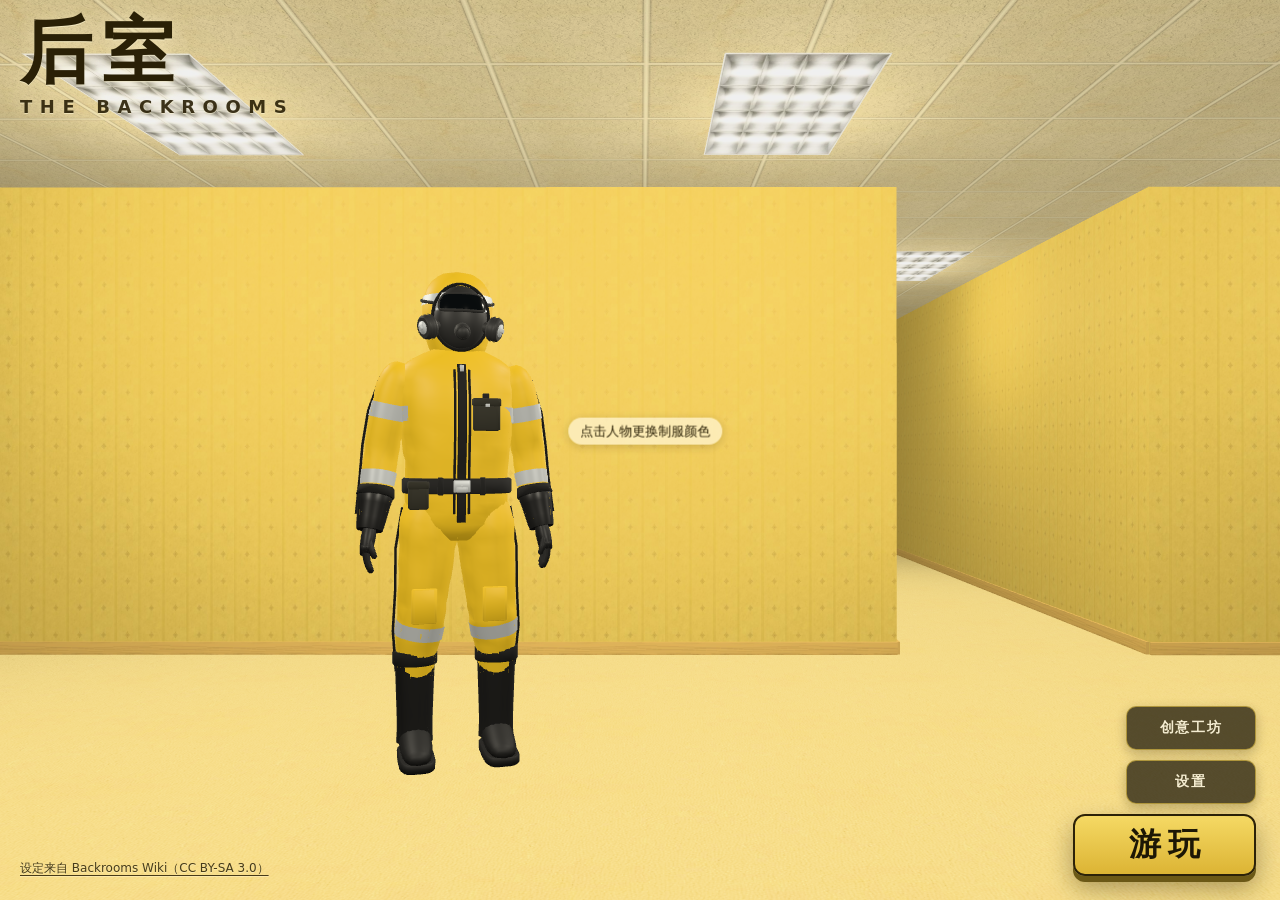
==== commit feffede6: "新增 Level 21/22/23，并补上 Level Fun 与 Level ! 的入口 Level 21「编号门」（wikidot-en）：四条长走廊在中央前台十字交汇，门牌编号真画出来， 105" ====
--- a/index.html
+++ b/index.html
@@ -62,6 +62,24 @@
 <script src="js/entities/tiny.js"></script>
 <script src="js/entities/watcher.js"></script>
 <script src="js/entities/woodlin.js"></script>
+<script src="js/entities/arachnid.js"></script>
+<script src="js/entities/camo_crawler.js"></script>
+<script src="js/entities/curabitur_bird.js"></script>
+<script src="js/entities/dunk.js"></script>
+<script src="js/entities/frayed.js"></script>
+<script src="js/entities/jerry.js"></script>
+<script src="js/entities/light_guide.js"></script>
+<script src="js/entities/lucky_crane.js"></script>
+<script src="js/entities/neighborhood_watch.js"></script>
+<script src="js/entities/observer.js"></script>
+<script src="js/entities/scit.js"></script>
+<script src="js/entities/transporter.js"></script>
+<script src="js/entities/warning_kite.js"></script>
+<script src="js/entities/hunter.js"></script>
+<script src="js/entities/infecting_agent.js"></script>
+<script src="js/entities/imprint.js"></script>
+<script src="js/entities/plush_dino.js"></script>
+<script src="js/entities/partygoer.js"></script>
 <script src="js/game/hud.js"></script>
 <script src="js/game/death.js"></script>
 <script src="js/game/skin.js"></script>
@@ -76,6 +94,24 @@
 <script src="js/levels/L5.js"></script>
 <script src="js/levels/L6.js"></script>
 <script src="js/levels/L7.js"></script>
+<script src="js/levels/L8.js"></script>
+<script src="js/levels/L9.js"></script>
+<script src="js/levels/L10.js"></script>
+<script src="js/levels/L11.js"></script>
+<script src="js/levels/L12.js"></script>
+<script src="js/levels/L13.js"></script>
+<script src="js/levels/L14.js"></script>
+<script src="js/levels/L15.js"></script>
+<script src="js/levels/L16.js"></script>
+<script src="js/levels/L17.js"></script>
+<script src="js/levels/L18.js"></script>
+<script src="js/levels/L19.js"></script>
+<script src="js/levels/L20.js"></script>
+<script src="js/levels/L21.js"></script>
+<script src="js/levels/L22.js"></script>
+<script src="js/levels/L23.js"></script>
+<script src="js/levels/Lfun.js"></script>
+<script src="js/levels/Lrun.js"></script>
 <script src="js/levels/Ldev.js"></script>
 <script src="js/entities/_dev_hostile.js"></script>
 <script src="js/entities/_dev_friendly.js"></script>
--- a/css/base.css
+++ b/css/base.css
@@ -1,4 +1,4 @@
-/* 后室 · 页面底座：全屏画布 + UI 挂载点。只写 html/body/#gl/#ui 和 main.js 自己的 boot- 前缀 */
+/* 后室 · 页面底座：全屏画布 + UI 挂载点。只写 html/body/#gl/#ui 和 main.js 自己的 boot- / ctx-lost 前缀 */
 
 html, body {
   margin: 0;
@@ -85,3 +85,51 @@
   color: #a89f86;
   word-break: break-all;
 }
+
+/* main.js：WebGL 上下文丢失提示（只在丢失时创建）。顶部居中，压过 HUD / 暂停 / toast 90，按钮要能点 */
+.ctx-lost {
+  position: fixed;
+  left: 50%;
+  top: 12px;
+  top: calc(12px + env(safe-area-inset-top, 0px));
+  z-index: 95;
+  transform: translateX(-50%);
+  pointer-events: auto;
+  display: flex;
+  flex-wrap: wrap;
+  align-items: center;
+  justify-content: center;
+  box-sizing: border-box;
+  width: max-content;
+  max-width: calc(100% - 32px);
+  max-width: calc(100% - 32px - env(safe-area-inset-left, 0px) - env(safe-area-inset-right, 0px));
+  padding: 6px 14px;
+  border: 1px solid rgba(231, 194, 74, .55);
+  border-radius: 8px;
+  background: rgba(11, 10, 7, .92);
+  box-shadow: 0 6px 18px rgba(0, 0, 0, .45);
+  color: #f3ead2;
+  font-size: 14px;
+  line-height: 1.4;
+  text-align: center;
+}
+.ctx-lost-text {
+  margin: 6px 0;
+}
+/* 不用 flex gap：老 X5 内核不认，靠外边距隔开 */
+.ctx-lost-btn {
+  min-width: 44px;
+  min-height: 44px;
+  margin: 2px 0 2px 12px;
+  padding: 0 16px;
+  border: 1px solid #e7c24a;
+  border-radius: 6px;
+  background: rgba(231, 194, 74, .16);
+  color: #f3ead2;
+  font: inherit;
+  font-size: 15px;
+  cursor: pointer;
+}
+.ctx-lost-btn:active {
+  background: rgba(231, 194, 74, .32);
+}
--- a/css/game.css
+++ b/css/game.css
@@ -353,6 +353,30 @@
 
 .hud-touch .hud-prompt { font-size: 15px; }
 
+/* 横屏触屏：居中的拾取提示和丢弃键（input.js：right:117、宽 52、bottom:104）在同一高度带。
+   限宽到丢弃键左边再留 8px，超出的照旧省略号；560–639 宽（568×320、592×304 带虚拟导航栏）字号略收，常见的「…（背包已满）」也放得下 */
+@media (min-width: 560px) and (max-height: 520px) {
+  .hud-touch .hud-prompt {
+    max-width: calc(100vw - 354px);
+    max-width: calc(100vw - 354px - 2 * env(safe-area-inset-right, 0px));
+  }
+}
+
+@media (min-width: 560px) and (max-width: 639px) and (max-height: 520px) {
+  .hud-touch .hud-prompt { padding: 4px 8px; font-size: 13px; }
+}
+
+/* 竖屏偏矮（375×553、360×560 带浏览器工具栏，320×568）：丢弃键在冲刺键正上方（right:35、宽 52、bottom:188），和提示同一高度带。
+   限宽到丢弃键左边再留 4px，放不下就折行，不截掉「（背包已满）」 */
+@media (max-width: 559px) and (min-height: 433px) and (max-height: 600px) {
+  .hud-touch .hud-prompt {
+    max-width: calc(100vw - 182px);
+    padding: 4px 8px;
+    font-size: 13px;
+    white-space: normal;
+  }
+}
+
 /* ========== 层级大标题 ========== */
 .hud-title {
   position: absolute;
@@ -544,7 +568,7 @@
 }
 
 /* 触屏竖屏：一排 5 格塞不进按钮组左边，改成左下 3+2 两排；
-   待机摇杆画在离底边 24% 高度处，两排格子 + 物品名的高度在它下面 */
+   待机摇杆画在两排格子 + 物品名上方（input.js layoutStickIdle 按同一断点抬高），丢弃键挪到冲刺键正上方 */
 @media (max-width: 559px) {
   .hud-touch .hud-inv {
     --hud-slot: 48px;
@@ -560,7 +584,11 @@
     grid-template-columns: repeat(3, var(--hud-slot));
     gap: 4px;
   }
-  .hud-touch .hud-inv-name { max-width: calc(100vw - 200px); }
+  /* 物品名和冲刺键在同一高度带：放宽到冲刺键（right:30px、宽 62）左边再留 8px，最长的「…· 点「使用」」也不截断 */
+  .hud-touch .hud-inv-name {
+    max-width: calc(100vw - 108px);
+    max-width: calc(100vw - 108px - env(safe-area-inset-left, 0px) - env(safe-area-inset-right, 0px));
+  }
 }
 
 /* 320px 宽：3 格 × 44 + 间距 + 左边距正好 140 = 屏宽 − 180 */
@@ -571,6 +599,10 @@
     left: calc(4px + env(safe-area-inset-left, 0px));
   }
   .hud-touch .hud-inv-row { gap: 2px; }
+  .hud-touch .hud-inv-name {
+    max-width: calc(100vw - 104px);
+    max-width: calc(100vw - 104px - env(safe-area-inset-left, 0px) - env(safe-area-inset-right, 0px));
+  }
 }
 
 /* 死亡时 HUD 还在结算层下面：准星和提示收掉，背包压暗且不可点 */
@@ -628,6 +660,9 @@
 @keyframes hud-toast-out {
   to { opacity: 0; transform: translateY(-4px); }
 }
+
+/* 暂停菜单、死亡结算盖着时整组藏起来（hud.js 每帧切类）：toast 层级高于菜单，会压住按钮；不清掉，关掉菜单后没过期的照常显示 */
+.hud-toasts.hud-toasts-modal { visibility: hidden; }
 
 /* 横屏手机高度不够：中间下方会压到背包栏，改到右上暂停键下面 */
 @media (max-height: 520px) {
@@ -645,6 +680,19 @@
   }
 }
 
+/* 横屏测试面板开着（testmode.js 给 <html> 加 br-test-open）：右侧抽屉会盖住右上的 toast，改到左侧，
+   宽度限到抽屉（400px）左边再留 16px */
+@media (max-height: 520px) {
+  .br-test-open .hud-toasts {
+    right: auto;
+    left: 16px;
+    left: calc(16px + env(safe-area-inset-left, 0px));
+    align-items: flex-start;
+    max-width: calc(100vw - 432px);
+    max-width: min(42vw, calc(100vw - 432px - env(safe-area-inset-left, 0px)));
+  }
+}
+
 /* ========== 暂停菜单 ========== */
 .hud-pause {
   position: fixed;
@@ -666,6 +714,7 @@
 
 /* margin:auto 居中：内容比屏幕高时自动退化成可滚动，align-items:center 会把顶部裁掉 */
 .hud-pause-panel {
+  position: relative;
   margin: auto;
   width: 100%;
   max-width: 360px;
@@ -832,6 +881,63 @@
   color: var(--hud-dim);
 }
 
+/* 联机开关麦：暂停面板右上角（hud.js）、结算按钮组下面（death.js）。暂停层 / 结算层盖住了 coop.js 的麦克风按钮，
+   这里补一个；配色照 css/coop.css 的 .coop-mic，但不引用它的选择器 */
+.hud-pause-mic,
+.death-mic {
+  display: flex;
+  align-items: center;
+  justify-content: center;
+  gap: 6px;
+  min-width: 44px;
+  min-height: 44px;
+  margin: 0;
+  padding: 0 12px;
+  font: inherit;
+  font-size: 14px;
+  font-weight: 600;
+  line-height: 1.2;
+  white-space: nowrap;
+  color: #fff5cc;
+  text-shadow: 0 1px 2px rgba(0, 0, 0, 0.7);
+  background: rgba(22, 19, 8, 0.6);
+  border: 2px solid rgba(255, 240, 170, 0.55);
+  border-radius: 22px;
+  cursor: pointer;
+  -webkit-appearance: none;
+  appearance: none;
+  touch-action: manipulation;
+}
+
+/* 绝对定位在标题右侧的空白处，不增加面板高度 */
+.hud-pause-mic {
+  position: absolute;
+  top: 10px;
+  right: 12px;
+}
+
+.hud-pause-mic-ico,
+.death-mic-ico { opacity: 0.55; }
+
+.hud-pause-mic.hud-mic-on,
+.death-mic.death-mic-on {
+  color: #fff;
+  background: rgba(196, 64, 44, 0.85);
+  border-color: rgba(255, 205, 185, 0.9);
+}
+
+.hud-pause-mic.hud-mic-on .hud-pause-mic-ico,
+.death-mic.death-mic-on .death-mic-ico { opacity: 1; }
+
+.hud-pause-mic.hud-mic-busy,
+.death-mic.death-mic-busy { opacity: 0.7; }
+
+.hud-pause-mic:focus:not(:focus-visible),
+.death-mic:focus:not(:focus-visible) { outline: none; }
+
+.hud-pause-mic:focus-visible,
+.death-mic:focus-visible { outline: 2px solid var(--hud-accent); outline-offset: 2px; }
+
 @media (max-height: 520px) {
   .hud-pause-panel { padding: 12px 16px; }
   .hud-pause-title { font-size: 20px; }
@@ -1085,6 +1191,15 @@
   color: var(--hud-dim);
 }
 
+/* 联机开关麦：按钮组下方居中的小按钮，和主按钮一样有弹出保护期 */
+.death-mic { margin: 12px auto 0; }
+
+.death-root:not(.death-armed) .death-mic {
+  opacity: 0.4;
+  pointer-events: none;
+  cursor: default;
+}
+
 /* 宽屏两个按钮并排 */
 @media (min-width: 640px) and (min-height: 521px) {
   .death-panel { max-width: 560px; }
@@ -1110,6 +1225,22 @@
   .death-btn,
   .death-btn-continue { flex: 1 1 0; min-height: 52px; }
   .death-hint { margin-top: 8px; }
+}
+
+/* 更矮的横屏（640×360 带地址栏只剩 304、568×320、534×300）：开关麦放按钮组下面会被挤出首屏，
+   改到结算面板右上角，和居中的 SIGNAL LOST 标签左右错开。面板已在 .death-root 的安全区内边距里，不用再加 env()。
+   底部内边距收到 8px：534×300 原本就多出 12px 要滚 */
+@media (max-height: 400px) {
+  .death-root {
+    padding-bottom: 8px;
+    padding-bottom: calc(8px + env(safe-area-inset-bottom, 0px));
+  }
+  .death-mic {
+    position: absolute;
+    top: 0;
+    right: 0;
+    margin: 0;
+  }
 }
 
 /* ========== 减弱动效 ========== */
--- a/css/home.css
+++ b/css/home.css
@@ -25,7 +25,7 @@
   transition: opacity .25s ease;
 }
 .home-title-zh { font-size: clamp(34px, 8vmin, 76px); font-weight: 800; letter-spacing: .14em; line-height: 1.05; }
-.home-title-en { margin-top: 4px; font-size: clamp(11px, 2vmin, 18px); font-weight: 700; letter-spacing: .42em; opacity: .9; }
+.home-title-en { margin-top: 4px; font-size: clamp(12px, 2vmin, 18px); font-weight: 700; letter-spacing: .42em; opacity: .9; }
 
 /* ---------- 人物下方提示 ---------- */
 .home-hint {
@@ -80,14 +80,19 @@
   font-size: 14px; font-weight: 700;
   letter-spacing: .12em;
   color: #f4ecd0;
-  background: rgba(255, 240, 190, .08);
-  border: 1px solid rgba(232, 197, 71, .45);
+  /* 背后是亮黄墙面和浅黄地毯，浅色半透明底上浅色字几乎看不见，改用深色底 */
+  background: rgba(24, 20, 9, .72);
+  border: 1px solid rgba(232, 197, 71, .6);
   border-radius: 10px;
+  box-shadow: 0 4px 12px rgba(20, 14, 0, .25);
   cursor: pointer;
   transition: background-color .15s ease, border-color .15s ease;
 }
-.home-secondary-btn:hover { background: rgba(232, 197, 71, .16); border-color: #e8c547; }
-.home-secondary-btn:active { background: rgba(232, 197, 71, .26); }
+/* 手机点按后会残留 :hover，只给真能悬停的设备加 */
+@media (hover: hover) {
+  .home-secondary-btn:hover { background: rgba(48, 40, 16, .82); border-color: #e8c547; }
+}
+.home-secondary-btn:active { background: rgba(72, 60, 22, .9); }
 .home-secondary-btn:focus-visible { outline: 2px solid #e8c547; outline-offset: 2px; }
 /* 和 .home-play / .home-credit 一样：主页自己的弹层开着时收起，别跟弹窗叠在一起 */
 .home-root.is-open .home-secondary-actions { opacity: 0; visibility: hidden; }
@@ -193,6 +198,14 @@
 .home-dialog :focus:not(:focus-visible), .home-skin :focus:not(:focus-visible) { outline: none; }
 
 .home-actions { display: flex; flex-wrap: wrap; gap: 10px; margin-top: 14px; }
+/* 矮屏上弹窗要滚动才看得到「开始」：操作行吸底，盖住弹窗底部内边距，下面不留缝 */
+.home-dialog .home-actions {
+  position: sticky; bottom: -18px; z-index: 1;
+  margin: 14px -18px -18px;
+  padding: 10px 18px 18px;
+  background: rgba(24, 20, 9, .97);
+  box-shadow: 0 -12px 12px -4px rgba(24, 20, 9, .93);
+}
 .home-btn {
   flex: 1 1 auto;
   min-height: 48px; padding: 0 18px;
@@ -205,6 +218,7 @@
 }
 .home-btn:hover { background: rgba(232, 197, 71, .14); }
 .home-btn:disabled { opacity: .4; cursor: not-allowed; background: rgba(255, 255, 255, .03); }
+.home-btn[hidden] { display: none; }
 .home-btn-primary { flex-grow: 2; color: #1d1705; background: linear-gradient(#f3d65e, #dcb434); border-color: #e8c547; }
 .home-btn-primary:hover { background: linear-gradient(#f7de74, #e2bc40); }
 .home-coop-status { width: 100%; font-size: 12px; color: #9fe3a6; }
@@ -231,6 +245,8 @@
 .home-credits-list { margin: 8px 0 0; padding: 0; list-style: none; font-size: 13px; line-height: 1.5; }
 .home-credits-list li { padding: 8px 0; border-top: 1px solid rgba(232, 197, 71, .15); word-break: break-word; }
 .home-credits-list a { color: #f1d467; }
+/* 条目标题链接只有一行字高，手机上容易点空：撑高点击区，负外边距抵掉多出来的高度 */
+.home-credits-list li > a:first-child { display: block; padding: 12px 0; margin: -8px 0; }
 .home-credits-key { color: rgba(244, 236, 208, .6); }
 
 /* ---------- 皮肤色板（z-index 70，挂在 #ui 下与主页根节点并列） ---------- */
@@ -296,6 +312,15 @@
     border-bottom: 0;
     padding: 12px calc(16px + env(safe-area-inset-right)) calc(16px + env(safe-area-inset-bottom)) calc(16px + env(safe-area-inset-left));
   }
+  /* 抽屉的内边距带安全区，吸底操作行跟着按竖屏内边距抵消，否则左右会溢出 2px */
+  .home-dialog .home-actions {
+    bottom: -16px;
+    bottom: calc(-16px - env(safe-area-inset-bottom));
+    margin: 14px -16px -16px;
+    margin: 14px calc(-16px - env(safe-area-inset-right)) calc(-16px - env(safe-area-inset-bottom)) calc(-16px - env(safe-area-inset-left));
+    padding: 10px 16px 16px;
+    padding: 10px calc(16px + env(safe-area-inset-right)) calc(16px + env(safe-area-inset-bottom)) calc(16px + env(safe-area-inset-left));
+  }
   .home-play { min-width: 140px; min-height: 58px; padding: 0 36px; }
   .home-credit { max-width: calc(100% - 200px - env(safe-area-inset-left) - env(safe-area-inset-right)); }
   .home-skin-panel {
@@ -317,6 +342,8 @@
   .home-card { min-height: 70px; }
   .home-play { min-height: 54px; }
   .home-secondary-actions { bottom: calc(88px + env(safe-area-inset-bottom)); gap: 8px; }
+  .home-note { margin: 2px 0 6px; }
+  .home-field { margin-bottom: 6px; }
 }
 
 @media (prefers-reduced-motion: reduce) {
--- a/css/coop.css
+++ b/css/coop.css
@@ -68,6 +68,16 @@
 .coop-status.coop-err { color: #ff9f86; }
 .coop-status.coop-ok { color: #b5e39c; }
 .coop-foot { display: flex; justify-content: flex-end; margin-top: 12px; }
+.coop-lobby-mic { margin-top: 8px; }
+
+/* 矮横屏（640×360、874×402）：压缩间距、去掉空状态行的占位，「加入」和确认框尽量留在首屏。副标题写着「语音默认闭麦」，不隐藏 */
+@media (max-height: 460px) {
+  .coop-card { padding: 12px 16px; }
+  .coop-sub { margin: 0 0 8px; }
+  .coop-section { margin-top: 8px; padding-top: 8px; }
+  .coop-section-title { margin-bottom: 4px; }
+  .coop-status:empty { min-height: 0; margin-top: 0; }
+}
 
 /* ---------- 麦克风按钮与说话角标 ---------- */
 .coop-hud {
@@ -103,6 +113,19 @@
   display: flex; flex-direction: column; align-items: flex-end; gap: 6px;
 }
 .coop-touch .coop-talk { top: 124px; top: calc(124px + env(safe-area-inset-top, 0px)); }
+/* 横屏手机：暂停键下面是 toast 的位置（game.css），麦克风改放暂停键左边；说话角标挪到左上信息块下面，别压到冲刺键。
+   信息块三行底边约 73px（安卓中文字体行高更大还会再低一点），角标顶边留出 8px 以上 */
+@media (max-height: 520px) {
+  .coop-touch .coop-mic {
+    top: 14px; top: calc(14px + env(safe-area-inset-top, 0px));
+    right: 72px; right: calc(72px + env(safe-area-inset-right, 0px));
+  }
+  .coop-touch .coop-talk {
+    top: 84px; top: calc(84px + env(safe-area-inset-top, 0px));
+    left: 12px; left: calc(12px + env(safe-area-inset-left, 0px));
+    right: auto; align-items: flex-start;
+  }
+}
 .coop-badge {
   padding: 5px 10px; border-radius: 12px; background: rgba(22, 19, 8, .66); color: #fff5cc;
   font-size: 13px; border: 1px solid rgba(255, 240, 170, .35); white-space: nowrap;
--- a/css/workshop.css
+++ b/css/workshop.css
@@ -88,7 +88,8 @@
 .ws-stage { position: absolute; left: 0; top: 0; width: 100%; height: 100%; background: transparent; touch-action: none; cursor: grab; }
 .ws-stage.is-panning { cursor: grabbing; }
 .ws-stage.is-tool-wall { cursor: crosshair; }
-.ws-svg { position: absolute; left: 0; top: 0; width: 100%; height: 100%; pointer-events: none; overflow: visible; }
+/* touch-action 必须设在 svg 根上：只设在圆点上不管用，浏览器仍按 body 的 manipulation 接管手势，拖标记会被 pointercancel 打断 */
+.ws-svg { position: absolute; left: 0; top: 0; width: 100%; height: 100%; pointer-events: none; overflow: visible; touch-action: none; }
 .ws-mask-rect { fill: rgba(6, 5, 2, .62); pointer-events: none; }
 .ws-bounds-rect { fill: none; stroke: #e8c547; stroke-width: 2; stroke-dasharray: 6 5; pointer-events: none; }
 .ws-edge-hi { stroke: #7fe7a0; stroke-width: 4; stroke-linecap: round; }
@@ -103,6 +104,15 @@
 .ws-exit-label { font-size: 11px; fill: #fff6d8; paint-order: stroke; stroke: rgba(0,0,0,.75); stroke-width: 3px; text-anchor: middle; pointer-events: none; }
 .ws-spawn-flag { fill: #ffd76a; stroke: rgba(0,0,0,.5); stroke-width: 1.5; }
 .ws-add-cursor { fill: rgba(232,197,71,.35); stroke: #e8c547; stroke-width: 1.5; pointer-events: none; }
+/* 触屏命中圆：看不见但能点（fill:none 不参与命中，必须 transparent） */
+.ws-hit { fill: transparent; stroke: none; pointer-events: auto; cursor: pointer; }
+
+/* 3D 预览中收起俯视标记和编辑控件，只留「返回俯视」、保存、退出（js 给 .ws-editor 加 is-preview） */
+.ws-editor.is-preview .ws-svg,
+.ws-editor.is-preview .ws-section,
+.ws-editor.is-preview .ws-panelslide,
+.ws-editor.is-preview .ws-tool-sep,
+.ws-editor.is-preview .ws-edit-only { display: none !important; }
 
 /* 工具栏：桌面顶部横排，手机底部横排可滚动 */
 .ws-toolbar {
@@ -141,16 +151,26 @@
 }
 .ws-hint { flex: 1; min-width: 90px; font-size: 12px; color: rgba(244,236,208,.75); white-space: nowrap; overflow: hidden; text-overflow: ellipsis; }
 
-/* 侧滑面板：实体 / 出口 / 设置，桌面右侧固定宽度，手机底部抽屉 */
+/* 侧滑面板：实体 / 出口 / 设置，桌面右侧固定宽度，手机底部抽屉。
+   上下各让出工具栏和底栏（44px 按钮 + 上下 8px 内边距 = 60px，再加安全区），不盖住撤销/保存/退出 */
 .ws-panelslide {
-  position: absolute; right: 0; top: 0; bottom: 0; width: min(300px, 86vw);
+  position: absolute; right: 0; width: min(300px, 86vw);
+  top: 60px; top: calc(60px + env(safe-area-inset-top));
+  bottom: 60px; bottom: calc(60px + env(safe-area-inset-bottom));
   background: rgba(18, 15, 7, .94); border-left: 1px solid rgba(232,197,71,.28);
   display: flex; flex-direction: column; box-shadow: -10px 0 30px rgba(0,0,0,.4);
 }
 .ws-panelslide[hidden] { display: none !important; }
-.ws-panelslide-head { display: flex; align-items: center; padding: calc(8px + env(safe-area-inset-top)) 10px 8px 14px; flex: none; border-bottom: 1px solid rgba(232,197,71,.16); }
+/* 面板本身已经让开了顶部/底部安全区，这里只补右侧（iPhone 横屏刘海/灵动岛那一侧） */
+.ws-panelslide-head {
+  display: flex; align-items: center; padding: 8px 10px 8px 14px; flex: none; border-bottom: 1px solid rgba(232,197,71,.16);
+  padding-right: calc(10px + env(safe-area-inset-right));
+}
 .ws-panelslide-title { flex: 1; font-size: 14px; font-weight: 800; }
-.ws-panelslide-body { flex: 1; overflow-y: auto; overscroll-behavior: contain; padding: 10px 14px calc(14px + env(safe-area-inset-bottom)); }
+.ws-panelslide-body {
+  flex: 1; overflow-y: auto; overscroll-behavior: contain; padding: 10px 14px 14px;
+  padding-right: calc(14px + env(safe-area-inset-right));
+}
 
 .ws-group-label { font-size: 12px; font-weight: 800; color: #f1d467; margin: 10px 0 6px; }
 .ws-group-label:first-child { margin-top: 0; }
@@ -167,7 +187,7 @@
 .ws-exit-row-main { flex: 1; min-width: 0; }
 .ws-exit-row-title { font-weight: 700; font-size: 13px; }
 .ws-exit-row-sub { color: rgba(244,236,208,.6); }
-.ws-icon-btn { flex: none; min-width: 40px; min-height: 40px; border-radius: 8px; border: 1px solid rgba(232,197,71,.3); background: rgba(255,240,190,.06); color: #f4ecd0; cursor: pointer; }
+.ws-icon-btn { flex: none; min-width: 44px; min-height: 44px; border-radius: 8px; border: 1px solid rgba(232,197,71,.3); background: rgba(255,240,190,.06); color: #f4ecd0; cursor: pointer; }
 .ws-icon-btn.ws-btn-danger { color: #ffb0a2; }
 
 .ws-set-field { margin: 0 0 14px; }
@@ -184,6 +204,7 @@
   max-width: min(92%, 420px); padding: 10px 16px; border-radius: 10px;
   background: rgba(20,17,8,.94); border: 1px solid rgba(232,197,71,.4); color: #fff6d8;
   font-size: 13px; text-align: center; box-shadow: 0 8px 24px rgba(0,0,0,.4);
+  pointer-events: none;   /* 只是提示，不能挡住下面弹窗的输入框 */
 }
 .ws-toast[hidden] { display: none !important; }
 
@@ -202,12 +223,48 @@
 .ws-coop-row { display: flex; align-items: center; gap: 10px; margin-top: 12px; }
 .ws-coop-status { font-size: 12px; color: rgba(244,236,208,.65); }
 
-@media (max-aspect-ratio: 17/20) {
+/* 窄屏底栏提示折行显示，不再只露出几个字。最多三行、总高不超过 44px 的按钮：
+   底栏保持 60px 高，底部抽屉按 60px 让开时才不会压到底栏 */
+@media (max-width: 480px) {
+  .ws-hint { white-space: normal; font-size: 12px; line-height: 1.2; max-height: 3.6em; overflow: hidden; }
+}
+
+/* 手机横屏（440px 高以内）不弹键盘时，新增出口弹窗的三个字段放不进正文滚动区，标签输入框整个落在按钮行后面，
+   点输入框会误触「取消」。这个弹窗改成整块一起滚，按钮行跟在输入框后面。
+   只改这一个：列表、新建地图、信息卡的按钮行照旧固定在底部。
+   选择器与 .ws-panel 同权重，靠书写顺序让竖屏抽屉段的 max-height 生效 */
+@media (max-height: 440px) {
+  .ws-exit-dlg { max-height: calc(100% - 8px); overflow-y: auto; }
+  .ws-exit-dlg .ws-body { flex: none; overflow: visible; }
+  .ws-exit-dlg .ws-head { margin-bottom: 2px; }
+}
+
+/* 矮屏（软键盘把布局视口压矮的 WebView）：整个弹窗一起滚，按钮行跟着内容走，聚焦的输入框才滚得进可见区。
+   写在竖屏段前面：两段同时成立时，底部抽屉的 top/transform/max-height 以竖屏段为准 */
+@media (max-height: 300px) {
+  .ws-panel { top: 4px; transform: translateX(-50%); max-height: calc(100% - 8px); overflow-y: auto; }
+  .ws-panel .ws-body { flex: none; overflow: visible; }
+  .ws-head { margin-bottom: 2px; }
+}
+
+/* 竖屏或窄屏：弹窗改底部抽屉。加 max-width 条件是为了 360 宽的手机弹出键盘、宽高比翻过 17/20 时布局不突然翻成居中弹窗 */
+@media (max-aspect-ratio: 17/20), (max-width: 480px) {
   .ws-panel { left: 0; right: 0; bottom: 0; top: auto; transform: none; width: 100%; max-height: 82vh; max-height: 82dvh; border-radius: 16px 16px 0 0; }
-  .ws-section { top: auto; bottom: 96px; right: 8px; height: 150px; flex-direction: row; width: auto; padding: 6px 10px; }
+  /* 剖切高度：只包住滑条本身，不再是挡地图的大盒子 */
+  .ws-section { top: auto; bottom: 72px; bottom: calc(72px + env(safe-area-inset-bottom)); right: 8px; height: auto; flex-direction: row; width: auto; padding: 6px 10px; }
   .ws-section-label { writing-mode: horizontal-tb; }
-  .ws-section input[type=range] { -webkit-appearance: none; appearance: none; width: 110px; height: 30px; }
-  .ws-panelslide { width: 100%; left: 0; right: 0; top: auto; bottom: 0; height: 46vh; height: 46dvh; border-left: 0; border-top: 1px solid rgba(232,197,71,.28); border-radius: 14px 14px 0 0; }
+  .ws-section input[type=range] { -webkit-appearance: none; appearance: none; width: 110px; height: 30px; background: transparent; }
+  .ws-section input[type=range]::-webkit-slider-runnable-track { height: 4px; border-radius: 2px; background: rgba(232,197,71,.35); }
+  .ws-section input[type=range]::-webkit-slider-thumb { -webkit-appearance: none; appearance: none; width: 20px; height: 20px; margin-top: -8px; border-radius: 50%; background: #e8c547; border: 2px solid rgba(20,17,8,.9); }
+  .ws-section input[type=range]::-moz-range-track { height: 4px; border-radius: 2px; background: rgba(232,197,71,.35); }
+  .ws-section input[type=range]::-moz-range-thumb { width: 16px; height: 16px; border-radius: 50%; background: #e8c547; border: 2px solid rgba(20,17,8,.9); }
+  /* 抽屉放在底栏上方，不盖撤销/重做/保存/退出 */
+  .ws-panelslide { width: 100%; left: 0; right: 0; top: auto; bottom: 60px; bottom: calc(60px + env(safe-area-inset-bottom)); height: 40vh; height: 40dvh; border-left: 0; border-top: 1px solid rgba(232,197,71,.28); border-radius: 14px 14px 0 0; }
+  .ws-panelslide-head { padding-left: 14px; padding-left: calc(14px + env(safe-area-inset-left)); }
+  .ws-panelslide-body { padding-left: 14px; padding-left: calc(14px + env(safe-area-inset-left)); }
+  /* 工具栏首屏放不下：右侧渐隐提示还能横滑；末尾补一段空白，滑到头时最后一个按钮能完全移出渐隐区 */
+  .ws-toolbar { -webkit-mask-image: linear-gradient(90deg, #000 85%, transparent); mask-image: linear-gradient(90deg, #000 85%, transparent); }
+  .ws-toolbar::after { content: ''; flex: none; width: 48px; height: 1px; }
 }
 
 @media (prefers-reduced-motion: reduce) {
--- a/css/settings.css
+++ b/css/settings.css
@@ -20,10 +20,13 @@
 .set-panel {
   position: absolute; left: 50%; top: 50%; transform: translate(-50%, -50%);
   box-sizing: border-box;
+  /* 居中卡片离刘海和底边都远，安全区从宽高里扣，不加进内边距（加进内边距 iPhone 横屏内容宽只剩 280px） */
   width: min(440px, calc(100% - 32px));
-  max-height: min(640px, calc(100% - 48px));
+  width: min(440px, calc(100% - 32px - env(safe-area-inset-left) - env(safe-area-inset-right)));
+  max-height: min(640px, calc(100% - 24px));
+  max-height: min(640px, calc(100% - 24px - env(safe-area-inset-top) - env(safe-area-inset-bottom)));
   display: flex; flex-direction: column;
-  padding: calc(14px + env(safe-area-inset-top)) calc(18px + env(safe-area-inset-right)) calc(14px + env(safe-area-inset-bottom)) calc(18px + env(safe-area-inset-left));
+  padding: 14px 18px;
   border-radius: 16px;
   background: rgba(24, 20, 9, .95);
   border: 1px solid rgba(232, 197, 71, .3);
@@ -80,7 +83,22 @@
   cursor: pointer;
 }
 .set-btn:hover { background: rgba(232, 197, 71, .14); }
-.set-btn:focus-visible, .set-close:focus-visible, .set-seg-btn:focus-visible { outline: 2px solid #e8c547; outline-offset: 2px; }
+
+/* 画质提示旁的「立即刷新」：不能带 set-btn / set-seg-btn（tests/settings.mjs 按这两个类名点「恢复默认」和画质） */
+.set-reload {
+  display: block; min-height: 44px; margin-top: 6px;
+  padding: 0 16px;
+  font-size: 14px; font-weight: 700;
+  color: #1d1705;
+  background: linear-gradient(#f3d65e, #dcb434);
+  border: 1px solid #e8c547;
+  border-radius: 10px;
+  cursor: pointer;
+}
+.set-reload[hidden] { display: none; }
+.set-reload:active { filter: brightness(.92); }
+
+.set-btn:focus-visible, .set-close:focus-visible, .set-seg-btn:focus-visible, .set-reload:focus-visible { outline: 2px solid #e8c547; outline-offset: 2px; }
 
 /* 竖屏手机：改成底部抽屉，跟主页弹窗（css/home.css 里 .home-dialog）同一个断点 */
 @media (max-aspect-ratio: 17/20) {
@@ -89,7 +107,28 @@
     width: 100%;
     max-height: 78vh; max-height: 78dvh;
     border-radius: 16px 16px 0 0; border-bottom: 0;
+    /* 抽屉顶边离灵动岛很远，顶部不加安全区；左右和底边贴屏幕边，要加 */
+    padding: 12px 16px 14px;
+    padding: 12px calc(16px + env(safe-area-inset-right)) calc(14px + env(safe-area-inset-bottom)) calc(16px + env(safe-area-inset-left));
   }
+}
+
+/* 矮横屏手机：面板放宽成两栏，一屏多看几项。左右安全区从宽度里扣（面板绝对定位，给 .set-root 加内边距没用） */
+@media (max-height: 460px) and (min-aspect-ratio: 17/20) {
+  .set-panel {
+    width: min(680px, calc(100% - 24px));
+    width: min(680px, calc(100% - 24px - env(safe-area-inset-left) - env(safe-area-inset-right)));
+    max-height: calc(100% - 16px);
+    max-height: calc(100% - 16px - env(safe-area-inset-bottom));
+    padding-top: 10px; padding-bottom: 10px;
+  }
+  .set-body { display: grid; grid-template-columns: 1fr 1fr; column-gap: 20px; }
+  /* 竖向留白收紧：iPhone 横屏底部再扣 21px 安全区后，一屏仍能完整看到前 5 项（控件高度都不动，仍 ≥44px） */
+  .set-head { margin-bottom: 4px; }
+  .set-sep { grid-column: 1 / -1; margin: 2px 0 8px; }
+  .set-field { margin-bottom: 6px; }
+  .set-note { margin-top: 2px; }
+  .set-actions { margin-top: 4px; }
 }
 
 @media (prefers-reduced-motion: reduce) {
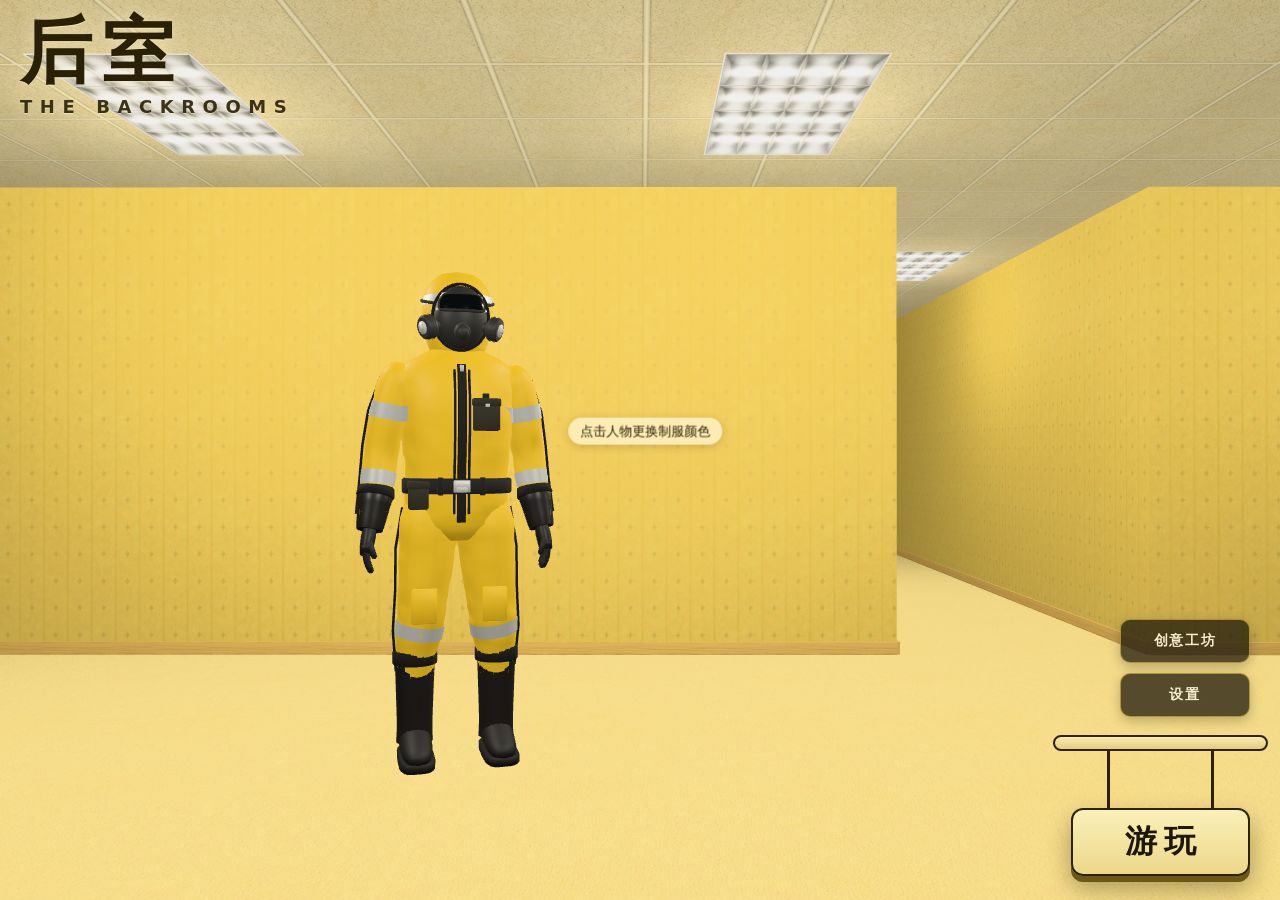
==== commit 6a2eb225: "交互底座 A1：准心对准 + 空格短按使用、长按拖动；本层本局状态；联机事件通道 - 新增 js/game/interact.js（BR.interact）：准心射线选候选（拾取物、可拖道具、测试人、" ====
--- a/index.html
+++ b/index.html
@@ -33,6 +33,10 @@
 <script src="js/core/gfx.js"></script>
 <script src="js/core/input.js"></script>
 <script src="js/core/phys.js"></script>
+<!-- 准心交互排在 items / world / entities 之前：它们加载时就要 BR.interact.addSource。
+     interact 也排在 levelstate 之前：回主页 / 换层时 bus 先通知 interact 放下手里的东西，再轮到 levelState 清空 -->
+<script src="js/game/interact.js"></script>
+<script src="js/game/levelstate.js"></script>
 <script src="js/game/items.js"></script>
 <script src="js/game/player.js"></script>
 <script src="js/game/world.js"></script>
--- a/css/game.css
+++ b/css/game.css
@@ -299,7 +299,7 @@
   transition: width 0.12s, height 0.12s, margin 0.12s, background-color 0.12s, border-width 0.12s;
 }
 
-/* 对准可拾取物：点变成圈，和提示文字一起告诉玩家"现在按有用" */
+/* 对准有短按动作的东西：点变成圈，和提示文字一起告诉玩家"现在按有用" */
 .hud-cross.hud-cross-on {
   width: 18px;
   height: 18px;
@@ -309,6 +309,76 @@
   box-shadow: 0 0 0 1px rgba(0, 0, 0, 0.5), inset 0 0 0 1px rgba(0, 0, 0, 0.4);
 }
 
+/* 只有原因（short.ok=false 又拖不动）：圈变灰，按了也只是一声轻响 */
+.hud-cross.hud-cross-on.hud-cross-dim { border-color: rgba(190, 186, 172, 0.75); }
+
+/* 四角框（只能拖 / 拖动中）和进度环都画在伪元素上，以准星中心定位，不改准星本身的尺寸 */
+.hud-cross::before,
+.hud-cross::after {
+  content: "";
+  position: absolute;
+  left: 50%;
+  top: 50%;
+  opacity: 0;
+  pointer-events: none;
+}
+
+/* 只能拖：中心点不变，外面四个角，像要把东西框住抓起来 */
+.hud-cross::before {
+  width: 22px;
+  height: 22px;
+  margin: -11px 0 0 -11px;
+  --hud-corner: var(--hud-accent);
+  background:
+    linear-gradient(var(--hud-corner), var(--hud-corner)) 0 0 / 7px 2px no-repeat,
+    linear-gradient(var(--hud-corner), var(--hud-corner)) 0 0 / 2px 7px no-repeat,
+    linear-gradient(var(--hud-corner), var(--hud-corner)) 100% 0 / 7px 2px no-repeat,
+    linear-gradient(var(--hud-corner), var(--hud-corner)) 100% 0 / 2px 7px no-repeat,
+    linear-gradient(var(--hud-corner), var(--hud-corner)) 0 100% / 7px 2px no-repeat,
+    linear-gradient(var(--hud-corner), var(--hud-corner)) 0 100% / 2px 7px no-repeat,
+    linear-gradient(var(--hud-corner), var(--hud-corner)) 100% 100% / 7px 2px no-repeat,
+    linear-gradient(var(--hud-corner), var(--hud-corner)) 100% 100% / 2px 7px no-repeat;
+  /* 贴在亮黄墙纸上也看得见：四个角压一圈黑边 */
+  filter: drop-shadow(0 0 1px rgba(0, 0, 0, 0.9));
+  transition: opacity 0.12s, width 0.12s, height 0.12s, margin 0.12s;
+}
+
+.hud-cross.hud-cross-grab::before { opacity: 1; }
+
+/* 拖动中：四个角收紧、变亮，表示"抓住了" */
+.hud-cross.hud-cross-drag::before {
+  width: 16px;
+  height: 16px;
+  margin: -8px 0 0 -8px;
+  --hud-corner: var(--hud-accent-hi);
+}
+
+/* 进度环：hud.js 只在按下 ringDelayMs（120 ms）以后才加 .hud-cross-hold，并写 --hold（0..1）。
+   不支持 conic-gradient 的老内核退成一圈不动的细环，照样看得出"正在长按" */
+.hud-cross::after {
+  width: 30px;
+  height: 30px;
+  margin: -15px 0 0 -15px;
+  border: 2px solid rgba(243, 210, 102, 0.75);
+  border-radius: 50%;
+  transition: opacity 0.08s;
+}
+
+@supports ((background: conic-gradient(red 0deg, blue 0deg)) and ((-webkit-mask: none) or (mask: none))) {
+  .hud-cross::after {
+    border: 0;
+    background: conic-gradient(var(--hud-accent-hi) calc(var(--hold, 0) * 360deg), rgba(16, 13, 5, 0.55) 0);
+    -webkit-mask: radial-gradient(farthest-side, transparent calc(100% - 3px), #000 calc(100% - 3px));
+    mask: radial-gradient(farthest-side, transparent calc(100% - 3px), #000 calc(100% - 3px));
+  }
+}
+
+.hud-cross.hud-cross-hold::after { opacity: 1; }
+
+/* view 情境（看监控画面）不要准星 */
+.hud-cross.hud-cross-hide { visibility: hidden; }
+
+/* 三行：第一行「[按住] [空格] 动词 名字」、第二行「· 长按拖动」、最后是降下来的手动提示（层级风味文字、尚未开放） */
 .hud-prompt {
   position: absolute;
   left: 50%;
@@ -316,15 +386,54 @@
   margin-top: 28px;
   transform: translateX(-50%);
   display: flex;
+  flex-direction: column;
   align-items: center;
-  gap: 8px;
+  gap: 1px;
   max-width: calc(100vw - 24px);
   padding: 4px 12px;
   white-space: nowrap;
+  /* 窄屏折行时每一行也居中，和单行时对齐方式一致 */
+  text-align: center;
   background: var(--hud-panel);
   border: 1px solid var(--hud-line);
   border-radius: 3px;
 }
+
+/* 列里的每一行都不能比框宽：否则不换行的文字会撑出框外而不是出省略号 */
+.hud-prompt-main,
+.hud-prompt-sub,
+.hud-prompt-note {
+  max-width: 100%;
+  min-width: 0;
+}
+
+.hud-prompt-main {
+  display: flex;
+  align-items: center;
+  gap: 6px;
+}
+
+/* 「按住」「松开」「长按」：和动词一样不截 */
+.hud-key-lead { flex: none; }
+
+.hud-prompt-sub,
+.hud-prompt-note {
+  overflow: hidden;
+  text-overflow: ellipsis;
+  font-size: 12px;
+  line-height: 1.3;
+  color: var(--hud-dim);
+}
+
+/* 降下来的手动提示（只在第一行是准心提示时出现）和上面隔一条细线 */
+.hud-prompt-note {
+  margin-top: 2px;
+  padding-top: 2px;
+  border-top: 1px solid rgba(231, 193, 74, 0.18);
+}
+
+/* 准心目标给不了动作，只写原因：灰字，不出键帽 */
+.hud-prompt.hud-prompt-why .hud-prompt-text { color: #b9b5a8; }
 
 .hud-key {
   flex: none;
@@ -345,36 +454,70 @@
   border-radius: 3px;
 }
 
+/* 第一行的文字：动词（含触屏的「点「互动」」）永远完整，放不下时只截名字 */
 .hud-prompt-text {
+  display: flex;
+  align-items: baseline;
+  min-width: 0;
+}
+
+.hud-prompt-verb,
+.hud-prompt-tag { flex: none; }
+
+.hud-prompt-name {
   min-width: 0;
   overflow: hidden;
   text-overflow: ellipsis;
 }
 
+/* 桌面「空格 打开 木箱」动词和名字之间空一格；触屏「点「互动」打开木箱」连着写 */
+.hud-prompt-verb:not([hidden]) + .hud-prompt-name { margin-left: 0.35em; }
+.hud-touch .hud-prompt-verb:not([hidden]) + .hud-prompt-name { margin-left: 0; }
+.hud-prompt-tag { margin-left: 0.35em; }
+
+/* 原因是整句话，宁可折行也不截；只在「，」「、」「· 」后面折（hud.js 把每段包进 .hud-nb），「拖不动」不会被拆开 */
+.hud-prompt.hud-prompt-why .hud-prompt-name { white-space: normal; }
+.hud-prompt.hud-prompt-why .hud-prompt-name .hud-nb { white-space: nowrap; }
+
 .hud-touch .hud-prompt { font-size: 15px; }
-
-/* 横屏触屏：居中的拾取提示和丢弃键（input.js：right:117、宽 52、bottom:104）在同一高度带。
-   限宽到丢弃键左边再留 8px，超出的照旧省略号；560–639 宽（568×320、592×304 带虚拟导航栏）字号略收，常见的「…（背包已满）」也放得下 */
+.hud-touch .hud-prompt-sub,
+.hud-touch .hud-prompt-note { font-size: 13px; }
+
+/* 横屏触屏：居中的准心提示和丢弃键（input.js：right:117、宽 52、bottom:104）在同一高度带。
+   限宽到丢弃键左边再留 8px，超出的只截名字（动词不截）；560–639 宽（568×320、592×304 带虚拟导航栏）字号略收 */
 @media (min-width: 560px) and (max-height: 520px) {
   .hud-touch .hud-prompt {
+    /* 进度环外径 15px，留 5px：提示往上收一点，两行时（592×304）底边也不碰背包栏上的物品名 */
+    margin-top: 20px;
     max-width: calc(100vw - 354px);
     max-width: calc(100vw - 354px - 2 * env(safe-area-inset-right, 0px));
   }
+  /* 横屏准心到背包栏只有两行高：原因不折行（这么宽放得下常见的原因，放不下才截），
+     降下来的手动提示先收起 —— 不瞄东西时它会回到第一行 */
+  .hud-touch .hud-prompt.hud-prompt-why .hud-prompt-name { white-space: nowrap; }
+  .hud-touch .hud-prompt-note { display: none; }
 }
 
 @media (min-width: 560px) and (max-width: 639px) and (max-height: 520px) {
   .hud-touch .hud-prompt { padding: 4px 8px; font-size: 13px; }
+  .hud-touch .hud-prompt-sub,
+  .hud-touch .hud-prompt-note { font-size: 12px; }
 }
 
 /* 竖屏偏矮（375×553、360×560 带浏览器工具栏，320×568）：丢弃键在冲刺键正上方（right:35、宽 52、bottom:188），和提示同一高度带。
-   限宽到丢弃键左边再留 4px，放不下就折行，不截掉「（背包已满）」 */
+   放不下就折行，一个字都不截 */
 @media (max-width: 559px) and (min-height: 433px) and (max-height: 600px) {
+  /* 冲刺键（right:30、宽 62）比丢弃键更靠左：限宽到冲刺键左边再留 6px，提示折成三四行时也碰不到它 */
   .hud-touch .hud-prompt {
-    max-width: calc(100vw - 182px);
+    max-width: calc(100vw - 196px);
     padding: 4px 8px;
     font-size: 13px;
     white-space: normal;
   }
+  /* 窄到一行放不下「点「互动」启动发电机」：第一行改成普通的一段文字，照句子折行 */
+  .hud-touch .hud-prompt-text { display: block; }
+  .hud-touch .hud-prompt-sub,
+  .hud-touch .hud-prompt-note { font-size: 12px; }
 }
 
 /* ========== 层级大标题 ========== */
@@ -621,8 +764,10 @@
   z-index: 90;
   left: 50%;
   top: 50%;
-  /* 准星 + 互动提示下面，背包栏上面 */
+  /* 准星 + 互动提示下面，背包栏上面；提示折成多行时 hud.js 量提示框底边写 --hud-toast-dy，往下让开（不压住提示） */
   margin-top: 84px;
+  margin-top: var(--hud-toast-dy, 84px);
+  transition: margin-top 0.12s ease-out;
   transform: translateX(-50%);
   width: 520px;
   max-width: calc(100vw - 32px);
@@ -1267,6 +1412,8 @@
   .death-root::before { display: none; }
   .hud-bar-fill,
   .hud-cross,
+  .hud-cross::before,
+  .hud-cross::after,
   .death-btn,
   .hud-btn {
     transition: none;
--- a/css/home.css
+++ b/css/home.css
@@ -43,38 +43,96 @@
 }
 .home-hint.is-hover { background: rgba(255, 236, 150, .95); }
 
-/* ---------- 右下角「游玩」 ---------- */
+/* ---------- 右下角「游玩」：挂着的牌子 ----------
+   照孩子的手稿（tests/output/sign/1.jpg → 整理稿 sign-tidy.html）：一根横棍，两根吊绳，下面挂一块扁长牌子。
+     .home-sign       外框，只管定位，不吃事件
+     .home-sign-rod   横棍：比牌子左右各长 10%，粗 ≈ 牌子宽 9%，两头圆（装饰，aria-hidden）
+     .home-sign-rope  两根吊绳：离牌子左右边各 21%，从棍子里一直伸到牌子背后（装饰，aria-hidden）
+     .home-play       牌子本身，也是唯一能点的部分（测试和代码都点它）
+   棍子、吊绳 pointer-events:none，点上去穿透到画布，照样能点人物换制服。
+   牌子按下时下沉 4px：吊绳下端本来就压在牌子背后 10px，牌子往下一走露出来的就是变长的那截，不会断开露缝；棍子不动。
+   几何都放在下面这几个变量里，「创意工坊 / 设置」按钮组的 bottom 也用它们算，各断点只改变量，两边一起变 */
+.home-root {
+  --home-edge: 24px;      /* 牌子离屏幕下边 */
+  --home-edge-r: 30px;    /* 牌子离屏幕右边：横棍比牌子右边再伸出 10%（14–18px），棍头离屏幕边还剩 12–16px */
+  /* 牌子宽随「游玩」字号（clamp(22px, 3.6vmin, 32px)）变，高、吊绳、棍子跟着按同一个 vmin 变，比例 ≈ 整理稿：
+     宽:高 ≈ 300:114（2.63），吊绳 ≈ 0.32 倍宽，棍子 ≈ 9% 宽。桌面高 ≥720 时牌子宽 162–179：720 高 162×62 / 52 / 14，
+     900 高 179×68 / 57 / 15.6；高约 650–720 时宽 156–162（1366×700 实测 160.5×62）；再矮就被 min-width 156 托底，约 156×62（≈ 2.5:1） */
+  --home-play-h: clamp(62px, calc(3.72vmin + 35px), 68px);
+  --home-rope: clamp(52px, calc(3.13vmin + 29.4px), 57px);
+  --home-rod: clamp(14px, calc(.85vmin + 8px), 16px);
+  /* 棍子上沿到次要按钮组。留 18px：触屏手指粗，Chrome 会把离按钮十几 px 内的点按吸到按钮上，
+     间距太小时点棍子上沿会误开「设置」（默认档、平板竖屏、矮横屏都用 18，只有高 ≤260 的兜底档收到 10） */
+  --home-sec-gap: 18px;
+}
+.home-sign {
+  position: absolute;
+  right: calc(var(--home-edge-r) + env(safe-area-inset-right));
+  bottom: calc(var(--home-edge) + env(safe-area-inset-bottom));
+  /* 自成层叠上下文：里面三层的 z-index 只在挂牌内部比，盖不到后面的弹窗 */
+  z-index: 0;
+  padding-top: calc(var(--home-rod) + var(--home-rope));
+  pointer-events: none;
+}
+.home-sign-rod, .home-sign-rope { position: absolute; box-sizing: border-box; pointer-events: none; }
+.home-sign-rod {
+  z-index: 1;
+  top: 0; left: -10%; right: -10%;
+  height: var(--home-rod);
+  /* 和牌子一样的淡黄，略深一点点 */
+  background: linear-gradient(#f8ebb0, #e3cd7e);
+  border: 2px solid #2c2208;
+  border-radius: 999px;
+}
+.home-sign-rope {
+  /* 上端藏在棍子背后（棍子 z-index 更高），下端压在牌子背后 10px */
+  z-index: 0;
+  top: calc(var(--home-rod) / 2);
+  height: calc(var(--home-rod) / 2 + var(--home-rope) + 10px);
+  width: 3px;
+  background: #2c2208;
+}
+.home-sign-rope.is-left { left: calc(21% - 1.5px); }
+.home-sign-rope.is-right { right: calc(21% - 1.5px); }
+
 .home-play {
-  position: absolute;
-  right: calc(24px + env(safe-area-inset-right));
-  bottom: calc(24px + env(safe-area-inset-bottom));
+  position: relative; z-index: 2;
+  display: block;
+  box-sizing: border-box;
   pointer-events: auto;
-  min-width: 156px; min-height: 62px;
-  padding: 0 46px;
+  min-width: 156px; min-height: var(--home-play-h);
+  padding: 0 44px;
   font-size: clamp(22px, 3.6vmin, 32px); font-weight: 800;
   letter-spacing: .24em; text-indent: .24em;
   color: #1d1705;
-  background: linear-gradient(#f5d964, #dcb434);
+  /* 牌子是淡黄的（孩子指定），字和描边仍是深色 */
+  background: linear-gradient(#fbf0b8, #ecd88a);
   border: 2px solid #2c2208;
   border-radius: 12px;
+  /* 底下那条厚边 + 投影：改成挂牌前就有，原样保留 */
   box-shadow: 0 6px 0 #6b5816, 0 12px 26px rgba(20, 14, 0, .35);
   cursor: pointer;
   transition: transform .08s ease, box-shadow .08s ease, filter .15s ease;
 }
 .home-play:hover { filter: brightness(1.06); }
 .home-play:active { transform: translateY(4px); box-shadow: 0 2px 0 #6b5816, 0 6px 14px rgba(20, 14, 0, .3); }
-.home-play:focus-visible { outline: 3px solid #fff4c4; outline-offset: 3px; }
-
-/* ---------- 「游玩」正上方：创意工坊 / 设置（次要按钮，WORKSHOP.md 第 9 节） ---------- */
+/* 焦点描边只围牌子（outline 画在按钮自己身上，棍子、吊绳不在里面）。
+   牌子改成淡黄后，原来的浅色描边 #fff4c4 和牌子、墙纸、地毯都分不开，还会在吊绳上切出一道浅色缺口；
+   改成和描边、吊绳同色的深色圈：吊绳穿过它看着还是连着的，对浅黄背景对比度约 10:1 */
+.home-play:focus-visible { outline: 3px solid #2c2208; outline-offset: 3px; }
+
+/* ---------- 挂牌正上方：创意工坊 / 设置（次要按钮，WORKSHOP.md 第 9 节；竖屏手机放挂牌左边，见文件末尾） ---------- */
 .home-secondary-actions {
   position: absolute;
-  right: calc(24px + env(safe-area-inset-right));
-  /* 24 + 62（.home-play 默认高）+ 10 间距，随下面几个断点里 .home-play 的高度一起变 */
-  bottom: calc(96px + env(safe-area-inset-bottom));
+  right: calc(var(--home-edge-r) + env(safe-area-inset-right));   /* 和牌子右边对齐 */
+  /* 底边 24 + 牌子高 + 吊绳 + 棍子 + 间距 18（720 高的桌面：24 + 62 + 52 + 14 + 18 = 170），跟着上面的变量走，断点里只改变量 */
+  bottom: calc(var(--home-edge) + var(--home-play-h) + var(--home-rope) + var(--home-rod) + var(--home-sec-gap) + env(safe-area-inset-bottom));
+  /* 容器本身不吃事件，只有两个按钮吃：按钮之间那 10px 空隙点下去照样穿到画布 */
+  pointer-events: none;
+  display: flex; flex-direction: column; align-items: stretch; gap: 10px;
+}
+.home-secondary-btn {
   pointer-events: auto;
-  display: flex; flex-direction: column; align-items: stretch; gap: 10px;
-}
-.home-secondary-btn {
   min-width: 130px; min-height: 44px;
   padding: 0 20px;
   font-size: 14px; font-weight: 700;
@@ -94,29 +152,12 @@
 }
 .home-secondary-btn:active { background: rgba(72, 60, 22, .9); }
 .home-secondary-btn:focus-visible { outline: 2px solid #e8c547; outline-offset: 2px; }
-/* 和 .home-play / .home-credit 一样：主页自己的弹层开着时收起，别跟弹窗叠在一起 */
+/* 和挂牌一样：主页自己的弹层开着时收起，别跟弹窗叠在一起 */
 .home-root.is-open .home-secondary-actions { opacity: 0; visibility: hidden; }
 
-/* ---------- 左下署名 ---------- */
-.home-credit {
-  position: absolute;
-  left: calc(12px + env(safe-area-inset-left));
-  bottom: calc(10px + env(safe-area-inset-bottom));
-  pointer-events: auto;
-  min-height: 44px;
-  max-width: calc(100% - 230px - env(safe-area-inset-left) - env(safe-area-inset-right));
-  padding: 4px 8px;
-  border: 0; background: none;
-  color: rgba(46, 36, 8, .88);
-  font-size: 12px; line-height: 1.35; text-align: left;
-  text-decoration: underline; text-underline-offset: 3px;
-  text-shadow: 0 1px 0 rgba(255, 246, 210, .45);
-  cursor: pointer;
-}
-
-/* 有弹层时把主页上的常驻元素收起，免得和弹窗叠在一起 */
+/* 有弹层时把主页上的常驻元素收起，免得和弹窗叠在一起；挂牌整块（棍子、吊绳、牌子）一起收 */
+.home-root.is-open .home-sign,
 .home-root.is-open .home-play,
-.home-root.is-open .home-credit,
 .home-root.is-open .home-hint { opacity: 0; visibility: hidden; }
 
 /* ---------- 弹窗 ---------- */
@@ -194,7 +235,7 @@
 }
 .home-select option:disabled { color: #8a826a; }
 /* 键盘焦点用主题黄色描边，别用浏览器默认的蓝框 */
-.home-dialog :focus-visible, .home-skin :focus-visible, .home-credit:focus-visible { outline: 2px solid #e8c547; outline-offset: 2px; }
+.home-dialog :focus-visible, .home-skin :focus-visible { outline: 2px solid #e8c547; outline-offset: 2px; }
 .home-dialog :focus:not(:focus-visible), .home-skin :focus:not(:focus-visible) { outline: none; }
 
 .home-actions { display: flex; flex-wrap: wrap; gap: 10px; margin-top: 14px; }
@@ -241,13 +282,6 @@
 .home-card-hell { border-color: rgba(230, 80, 60, .55); }
 .home-card-hell .home-card-name { color: #ff6f5a; }
 
-/* 署名 */
-.home-credits-list { margin: 8px 0 0; padding: 0; list-style: none; font-size: 13px; line-height: 1.5; }
-.home-credits-list li { padding: 8px 0; border-top: 1px solid rgba(232, 197, 71, .15); word-break: break-word; }
-.home-credits-list a { color: #f1d467; }
-/* 条目标题链接只有一行字高，手机上容易点空：撑高点击区，负外边距抵掉多出来的高度 */
-.home-credits-list li > a:first-child { display: block; padding: 12px 0; margin: -8px 0; }
-.home-credits-key { color: rgba(244, 236, 208, .6); }
 
 /* ---------- 皮肤色板（z-index 70，挂在 #ui 下与主页根节点并列） ---------- */
 .home-skin {
@@ -321,8 +355,9 @@
     padding: 10px 16px 16px;
     padding: 10px calc(16px + env(safe-area-inset-right)) calc(16px + env(safe-area-inset-bottom)) calc(16px + env(safe-area-inset-left));
   }
-  .home-play { min-width: 140px; min-height: 58px; padding: 0 36px; }
-  .home-credit { max-width: calc(100% - 200px - env(safe-area-inset-left) - env(safe-area-inset-right)); }
+  /* 牌子 150×58（≈ 2.6:1）：吊绳 48 ≈ 0.32 倍宽，棍子 13 ≈ 9%。--home-play-w 给下面竖屏手机那档算按钮组位置用 */
+  .home-root { --home-play-w: 150px; --home-play-h: 58px; --home-rope: 48px; --home-rod: 13px; --home-sec-gap: 18px; }
+  .home-play { min-width: var(--home-play-w); padding: 0 36px; }
   .home-skin-panel {
     left: 0; right: 0; bottom: 0; top: auto;
     transform: none;
@@ -331,8 +366,22 @@
     border-radius: 16px 16px 0 0; border-bottom: 0;
     padding: 12px calc(16px + env(safe-area-inset-right)) calc(16px + env(safe-area-inset-bottom)) calc(16px + env(safe-area-inset-left));
   }
-  /* .home-play 这个断点里矮到 58px，次要按钮组跟着往下挪，别悬空留大缝 */
-  .home-secondary-actions { bottom: calc(92px + env(safe-area-inset-bottom)); }
+  /* 次要按钮组的 bottom 由上面的变量算出：24 + 58 + 48 + 13 + 18 = 161（平板竖屏；手机见下一档） */
+}
+
+/* 竖屏手机（宽 ≤559）：人物站在屏幕正中，靴底在约 0.7 倍屏高处，触屏还有一圈放大的碰撞体（宽约 0.22 倍屏高，镜头还会左右漂移）。
+   按钮组叠在挂牌正上方时顶边离屏幕底约 255–260px，会压住右靴：看着挡脚，点靴子还会开「创意工坊」而不是换制服。
+   所以这一档把两个按钮挪到挂牌左边，仍然竖排，底边和牌子底边对齐（离屏幕底 24 + 安全区）：
+   右边 = 牌子右边距 + 牌子宽 × 1.1（横棍往左再伸出 10%）+ 12px，跟横棍左端留 12px；
+   宽最多 130，屏幕太窄（320）时按剩下的地方缩，左边至少留 16px，最窄 96 也放得下「创意工坊」四个字 */
+@media (max-aspect-ratio: 17/20) and (max-width: 559px) {
+  .home-root { --home-side-gap: 12px; }
+  .home-secondary-actions {
+    right: calc(var(--home-edge-r) + var(--home-play-w) * 1.1 + var(--home-side-gap) + env(safe-area-inset-right));
+    bottom: calc(var(--home-edge) + env(safe-area-inset-bottom));
+    width: clamp(96px, calc(100vw - var(--home-edge-r) - var(--home-play-w) * 1.1 - var(--home-side-gap) - 16px - env(safe-area-inset-left) - env(safe-area-inset-right)), 130px);
+  }
+  .home-secondary-btn { min-width: 0; padding: 0 10px; }
 }
 
 /* 矮横屏手机：卡片挤一点，标题缩小 */
@@ -340,10 +389,21 @@
   .home-title-zh { font-size: 32px; }
   .home-menu-btn { min-height: 58px; }
   .home-card { min-height: 70px; }
-  .home-play { min-height: 54px; }
-  .home-secondary-actions { bottom: calc(88px + env(safe-area-inset-bottom)); gap: 8px; }
+  /* 牌子 142×54（≈ 2.63:1），吊绳 45（≈ 0.32 倍宽）、棍子 12。次要按钮组 bottom = 24 + 54 + 45 + 12 + 18 = 153，
+     两个按钮 44 + 8 + 44 叠上去顶边离屏幕底 249：640×360 时在 y≈111，标题底只到 y≈69（标题在左、按钮在右，横向不重叠）。
+     间距沿用默认的 18：横屏手机也是触屏，间距小了点棍子上沿会被吸去开「设置」 */
+  .home-root { --home-play-h: 54px; --home-rope: 45px; --home-rod: 12px; }
+  .home-play { min-width: 142px; padding: 0 36px; }
+  .home-secondary-actions { gap: 8px; }
   .home-note { margin: 2px 0 6px; }
   .home-field { margin-bottom: 6px; }
+}
+
+/* 极矮的横屏兜底（高 ≤260）：上面那档按钮组顶边离屏幕底 249，640×304、568×320、667×331 都还放得下（标题在左、按钮在右，横向不重叠），
+   比例照整理稿不动；只有再矮到 260 以下才把吊绳、棍子收一档（吊绳 ≈ 0.21 倍宽），还是一根棍两根绳挂一块牌。
+   bottom = 24 + 54 + 30 + 10 + 10 = 128，按钮组顶边离屏幕底 224 */
+@media (max-height: 260px) and (min-aspect-ratio: 17/20) {
+  .home-root { --home-rope: 30px; --home-rod: 10px; --home-sec-gap: 10px; }
 }
 
 @media (prefers-reduced-motion: reduce) {
--- a/css/workshop.css
+++ b/css/workshop.css
@@ -114,6 +114,28 @@
 .ws-editor.is-preview .ws-tool-sep,
 .ws-editor.is-preview .ws-edit-only { display: none !important; }
 
+/* 3D 预览的标签层：俯视 SVG 标签收起后，由 js 每帧把实体/出口名字摆到它们 3D 位置的投影点（updateFpTags）。
+   transform 先平移到投影点，再 translate(-50%,-100%) 让底部小三角的尖正好对着锚点；margin-top 让出小三角的 6px */
+.ws-fp-tags { position: absolute; left: 0; top: 0; width: 100%; height: 100%; overflow: hidden; pointer-events: none; display: none; }
+.ws-editor.is-preview .ws-fp-tags { display: block; }
+.ws-fp-tag {
+  position: absolute; left: 0; top: 0; margin-top: -6px;
+  display: flex; align-items: center; gap: 5px;
+  padding: 3px 8px 3px 6px; border-radius: 9px;
+  background: rgba(12, 10, 4, .74); border: 1px solid rgba(232, 197, 71, .45);
+  color: #fff6d8; font-size: 12px; font-weight: 700; line-height: 1.25; white-space: nowrap;
+  box-shadow: 0 2px 8px rgba(0, 0, 0, .35);
+  will-change: transform, opacity; pointer-events: none;
+}
+.ws-fp-tag::after {
+  content: ''; position: absolute; left: 50%; bottom: -6px; margin-left: -5px;
+  border: 5px solid transparent; border-bottom: 0; border-top: 6px solid rgba(232, 197, 71, .7);
+}
+.ws-fp-tag-dot { width: 8px; height: 8px; border-radius: 50%; flex: none; background: #79c7ff; box-shadow: 0 0 0 1px rgba(0, 0, 0, .5); }
+.ws-fp-tag.is-exit .ws-fp-tag-dot { border-radius: 2px; }
+.ws-fp-tag.is-exit.is-added .ws-fp-tag-dot { background: #7fe7a0; }
+.ws-fp-tag.is-exit.is-sealed .ws-fp-tag-dot { background: #7a7a7a; }
+
 /* 工具栏：桌面顶部横排，手机底部横排可滚动 */
 .ws-toolbar {
   position: absolute; left: 0; right: 0; top: 0;
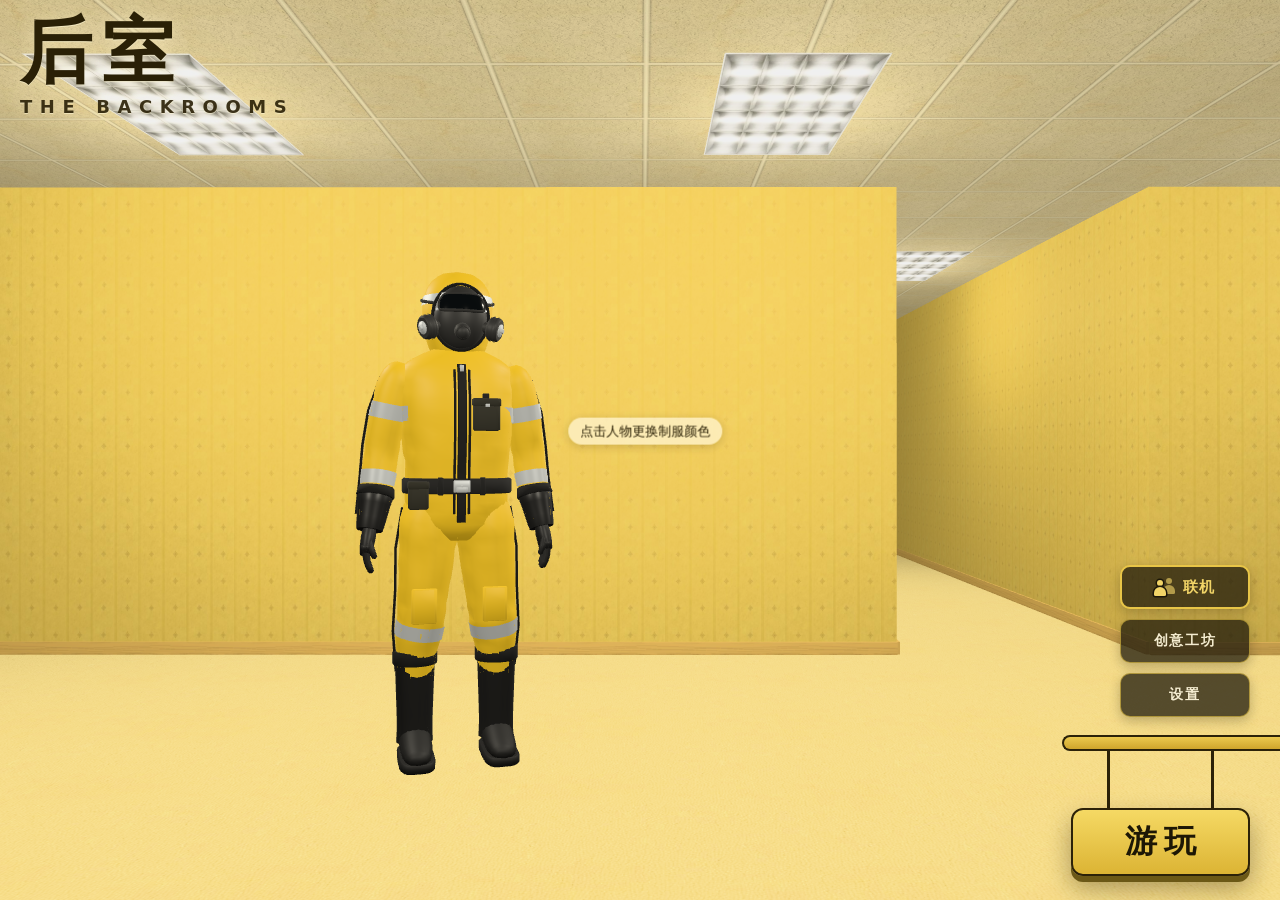
==== commit 33f8544a: "联机营地 N1：主页「联机」按钮 → 房号/邀请链接 → Level 1 封闭仓库营地 → 帐篷里选模式和层级 → 两人准备倒数一起进层 - 主页新增「联机」入口，游玩弹窗里的联机/开麦按钮移除；只和" ====
--- a/index.html
+++ b/index.html
@@ -16,6 +16,7 @@
 <link rel="stylesheet" href="css/game.css">
 <link rel="stylesheet" href="css/home.css">
 <link rel="stylesheet" href="css/coop.css">
+<link rel="stylesheet" href="css/tent.css">
 <link rel="stylesheet" href="css/workshop.css">
 <link rel="stylesheet" href="css/settings.css">
 </head>
@@ -89,9 +90,13 @@
 <script src="js/game/skin.js"></script>
 <script src="js/game/testmode.js"></script>
 <script src="js/levels/_kit.js"></script>
+<!-- 营地构件 BR.camp（帐篷、行军床、营地范围）：联机营地和以后 C1 的 NPC 营地共用 -->
+<script src="js/levels/_camp.js"></script>
 <!-- chunk1：按 BR.LEVEL_ORDER 顺序 -->
 <script src="js/levels/L0.js"></script>
 <script src="js/levels/L1.js"></script>
+<!-- 联机营地（隐藏层，不在 LEVEL_ORDER）：借 L1.js 的 BR.L1room 建，必须排在 L1.js 之后 -->
+<script src="js/levels/Lcoopcamp.js"></script>
 <script src="js/levels/L2.js"></script>
 <script src="js/levels/L3.js"></script>
 <script src="js/levels/L4.js"></script>
@@ -150,7 +155,9 @@
 <script src="js/items/water_bottle.js"></script>
 <script src="js/net/net.js"></script>
 <script src="js/net/coop.js"></script>
+<script src="js/game/coopcamp.js"></script>
 <script src="js/ui/home.js"></script>
+<script src="js/ui/tentmenu.js"></script>
 <script src="js/ui/workshop.js"></script>
 <script src="js/ui/settings.js"></script>
 <script src="js/main.js"></script>
--- a/css/game.css
+++ b/css/game.css
@@ -3,6 +3,14 @@
    视觉：发黄的 VHS / 监控录像 OSD —— 等宽数字、半透明深色底、轻微红蓝色散描边，不用渐变
    兼容：带 env() / min() / clamp() 的声明前面先写一条普通值，老内核（旧 X5 等）不认后一条时保留前一条
    z-index（ARCHITECTURE 第 11 节）：HUD 30，暂停 / 结算 60，toast 90
+   联机营地（N1）那几层，从下往上：
+     54 帐篷选单（css/tent.css）
+     55 gfx 淡入淡出（js/core/gfx.js 的 .gfx-fade）
+     56 黑幕（.hud-curtain，BR.hud.curtain：出发 / 回营地时全黑，中间一行字）
+     58 设置 / 创意工坊编辑器（css/settings.css、css/workshop.css）
+     60 暂停菜单 / 死亡结算（.hud-pause / .death-root）
+     65 横幅（.hud-notices，BR.hud.notice：「想回营地」「正在重连」，暂停、结算、黑幕时也看得见）
+     70 皮肤色板（css/home.css）
    触屏避让（input.js 的控件位置）：右上 48px 暂停键 → 顶部状态条左右各留 72px；
    右下动作按钮最左到 right:174px、最高到 bottom:178px → 背包栏右缘留 190px */
 
@@ -10,6 +18,8 @@
 .hud-root,
 .hud-toasts,
 .hud-pause,
+.hud-notices,
+.hud-curtain,
 .death-root {
   --hud-fg: #f2e7b4;
   --hud-dim: rgba(242, 231, 180, 0.68);
@@ -41,6 +51,8 @@
 .hud-root, .hud-root *,
 .hud-toasts, .hud-toasts *,
 .hud-pause, .hud-pause *,
+.hud-notices, .hud-notices *,
+.hud-curtain, .hud-curtain *,
 .death-root, .death-root * {
   box-sizing: border-box;
 }
@@ -49,6 +61,8 @@
 .hud-root[hidden], .hud-root [hidden],
 .hud-toasts [hidden],
 .hud-pause[hidden], .hud-pause [hidden],
+.hud-notices [hidden],
+.hud-curtain[hidden], .hud-curtain [hidden],
 .death-root[hidden], .death-root [hidden] {
   display: none !important;
 }
@@ -275,6 +289,29 @@
   color: var(--hud-accent);
   border: 1px solid var(--hud-line);
 }
+
+/* 开着营地等朋友时的房号角标（hud.js：BR.coop.hosting 且还没人连上）。信息块里的最后一行，
+   跟着信息块排，压不到层级名；房号等宽、分两段（K7M 2QX），间隔用 margin 画，文字里不带空格 */
+.hud-info-code {
+  margin-top: 3px;
+  padding-top: 3px;
+  overflow: hidden;
+  text-overflow: ellipsis;
+  white-space: nowrap;
+  font-size: 12px;
+  color: var(--hud-dim);
+  border-top: 1px solid var(--hud-line);
+}
+
+.hud-code {
+  font-family: var(--hud-mono);
+  font-size: 14px;
+  font-weight: 700;
+  letter-spacing: 0.08em;
+  color: var(--hud-accent-hi);
+}
+
+.hud-code-b { margin-left: 0.45em; }
 
 /* 窄屏开着状态条时左上角会和居中的状态条撞上，挪到状态条 + 饥饿警告下面 */
 @media (max-width: 1179px) {
@@ -825,6 +862,10 @@
   }
 }
 
+/* 同一布局下开着横幅（hud.js placeToastsBelowNotices 量横幅底边写 --hud-toast-top）：toast 排到横幅下面，不叠在一起。
+   只有矮横屏、竖屏帐篷选单开着（toast 都在上半屏）时 hud.js 才加这个类 */
+.hud-toasts.hud-toasts-below { top: var(--hud-toast-top, 140px); margin-top: 0; }
+
 /* 横屏测试面板开着（testmode.js 给 <html> 加 br-test-open）：右侧抽屉会盖住右上的 toast，改到左侧，
    宽度限到抽屉（400px）左边再留 16px */
 @media (max-height: 520px) {
@@ -932,19 +973,48 @@
   border-color: var(--hud-accent);
 }
 
-/* 「返回主页」第一次点只进入确认态：变红闪烁，提醒会丢掉整局 */
-.hud-btn-home.hud-btn-confirm {
+/* 「返回主页」「离开联机」第一次点只进入确认态：变红闪烁，提醒会丢掉整局 / 断开联机 */
+.hud-btn-home.hud-btn-confirm,
+.hud-btn-leave.hud-btn-confirm {
   color: #fff;
   background: rgba(170, 34, 18, 0.9);
   border-color: var(--hud-bad);
   animation: hud-pulse 0.9s steps(1, end) infinite;
 }
 
+/* 确认文案比「离开联机」长：窄屏上允许折行，按钮跟着长高，不截字（「复制邀请链接」闪的结果文字同理） */
+.hud-btn-invite,
+.hud-btn-leave {
+  white-space: normal;
+  text-align: center;
+  line-height: 1.3;
+}
+
+.hud-btn-leave.hud-btn-confirm { letter-spacing: 0.04em; }
+
+/* 「回营地」「离开联机」的外壳：平时就是两行按钮；横屏手机（下面 max-height 520px）两个都在时并排，省一行高度 */
+.hud-pause-pair { display: block; }
+
 @media (hover: hover) {
   .hud-btn:hover { background-color: rgba(242, 231, 180, 0.14); }
   .hud-btn-primary:hover { background-color: var(--hud-accent-hi); }
-  .hud-btn-home.hud-btn-confirm:hover { background-color: rgba(196, 40, 22, 0.95); }
-}
+  .hud-btn-home.hud-btn-confirm:hover,
+  .hud-btn-leave.hud-btn-confirm:hover { background-color: rgba(196, 40, 22, 0.95); }
+}
+
+/* 联机时顶上一行小字「联机时暂停，世界不会停」：在 PAUSE 标签上面，右边让出开关麦按钮 */
+.hud-pause-coop {
+  margin: -4px 0 6px;
+  padding-right: 120px;
+  font-size: 12px;
+  line-height: 18px;
+  letter-spacing: 0.04em;
+  color: #ffd28a;
+}
+
+/* 暂停副标题里的房号一行，和左上角角标同一种写法 */
+.hud-pause-code { margin-top: 2px; }
+.hud-pause-sub > .hud-pause-code { color: var(--hud-fg); }
 
 .hud-vis {
   display: block;
@@ -1089,6 +1159,278 @@
   .hud-pause-sub { margin-bottom: 6px; }
   .hud-btn { min-height: 44px; margin-top: 8px; }
   .hud-vis { margin-top: 8px; }
+  /* 联机局多一行小字、多一个按钮：「回营地」「离开联机」并排，640×360 一屏放下不用滚 */
+  .hud-pause-pair.hud-pause-pair-two {
+    display: flex;
+    align-items: stretch;
+    gap: 8px;
+  }
+  .hud-pause-pair.hud-pause-pair-two .hud-btn {
+    flex: 1 1 0;
+    min-width: 0;
+    font-size: 15px;
+    letter-spacing: 0.06em;
+  }
+  .hud-pause-pair.hud-pause-pair-two .hud-btn-leave.hud-btn-confirm {
+    padding: 4px 8px;
+    font-size: 13px;
+    line-height: 1.15;
+    letter-spacing: 0.02em;
+  }
+}
+
+/* 更矮的横屏（640×360 带地址栏只剩 304、534×300）：联机局多了小字和一个按钮，压一压边距，
+   「❚❚ PAUSE」和「已暂停」排成一行，一屏放下不用滚 */
+@media (max-height: 400px) {
+  .hud-pause {
+    padding-top: 6px;
+    padding-top: calc(6px + env(safe-area-inset-top, 0px));
+    padding-bottom: 6px;
+    padding-bottom: calc(6px + env(safe-area-inset-bottom, 0px));
+  }
+  .hud-pause-panel { padding-top: 10px; padding-bottom: 10px; }
+  .hud-pause-coop { margin: -2px 0 2px; }
+  .hud-pause-tag,
+  .hud-pause-title { display: inline-block; vertical-align: baseline; }
+  .hud-pause-tag { margin-right: 10px; }
+  .hud-pause-title { margin-top: 0; }
+  .hud-pause-sub { margin: 2px 0 4px; }
+}
+
+/* ========== 横幅（BR.hud.notice，z 65） ==========
+   屏幕上半部中间，在暂停 / 结算（60）和黑幕（56）之上、皮肤色板（70）之下。挂在 #ui 下，HUD 隐藏时也在。
+   桌面：信息块下方 14vh；竖屏手机：躲开右上的暂停键和麦克风（到 116px）；横屏手机：文字和按钮排成一行，压不到准心 */
+.hud-notices {
+  position: fixed;
+  z-index: 65;
+  left: 50%;
+  top: 96px;
+  top: calc(max(96px, 14vh) + env(safe-area-inset-top, 0px));
+  transform: translateX(-50%);
+  width: 520px;
+  max-width: calc(100vw - 32px);
+  display: flex;
+  flex-direction: column;
+  align-items: center;
+  gap: 8px;
+  pointer-events: none;
+}
+
+.hud-notice {
+  width: 100%;
+  padding: 10px 14px 12px;
+  text-align: center;
+  background: rgba(22, 18, 7, 0.94);
+  border: 1px solid var(--hud-line);
+  border-top: 3px solid var(--hud-accent);
+  border-radius: 3px;
+  box-shadow: 0 8px 28px rgba(0, 0, 0, 0.55);
+  pointer-events: auto;
+  animation: hud-notice-in 0.2s ease-out;
+}
+
+/* 「点一下画面继续 / 开始」：横幅不接点击，点在它上面也落到画面上（input.js 在画布上按下时锁指针），不然点横幅只把它关了 */
+.hud-notice.hud-notice-pass { pointer-events: none; }
+
+@keyframes hud-notice-in {
+  from { opacity: 0; transform: translateY(-8px); }
+  to { opacity: 1; transform: none; }
+}
+
+.hud-notice-head {
+  display: flex;
+  align-items: center;
+  justify-content: center;
+  gap: 10px;
+}
+
+.hud-notice-text {
+  min-width: 0;
+  font-size: 16px;
+  font-weight: 700;
+  line-height: 1.35;
+  letter-spacing: 0.04em;
+  overflow-wrap: anywhere;
+}
+
+/* 倒数秒数：等宽方块，数字变的时候宽度不跳 */
+.hud-notice-count {
+  flex: none;
+  min-width: 30px;
+  padding: 1px 6px;
+  font-family: var(--hud-mono);
+  font-size: 15px;
+  font-weight: 700;
+  font-variant-numeric: tabular-nums;
+  color: var(--hud-ink);
+  text-shadow: none;
+  background: var(--hud-accent);
+  border-radius: 2px;
+}
+
+.hud-notice-acts {
+  display: flex;
+  flex-wrap: wrap;
+  justify-content: center;
+  gap: 10px;
+  margin-top: 10px;
+}
+
+.hud-notice-btn {
+  display: inline-flex;
+  align-items: center;
+  justify-content: center;
+  gap: 8px;
+  flex: 1 1 0;
+  min-width: 96px;
+  max-width: 240px;
+  min-height: 46px;
+  margin: 0;
+  padding: 6px 14px;
+  font: inherit;
+  font-size: 16px;
+  font-weight: 700;
+  letter-spacing: 0.08em;
+  color: var(--hud-fg);
+  text-shadow: none;
+  background: rgba(242, 231, 180, 0.06);
+  border: 1px solid rgba(242, 231, 180, 0.5);
+  border-radius: 3px;
+  cursor: pointer;
+  -webkit-appearance: none;
+  appearance: none;
+  touch-action: manipulation;
+  transition: background-color 0.12s;
+}
+
+.hud-notice-btn.hud-notice-btn-first {
+  color: var(--hud-ink);
+  background: var(--hud-accent);
+  border-color: var(--hud-accent);
+}
+
+/* 桌面键帽：hud.js 写在 data-key 上，这里画在按钮文字前面；指针锁着点不到时按这个键 */
+.hud-notice-btn[data-key]::before {
+  content: attr(data-key);
+  display: inline-block;
+  min-width: 20px;
+  padding: 1px 4px;
+  font-family: var(--hud-mono);
+  font-size: 12px;
+  font-weight: 700;
+  line-height: 16px;
+  letter-spacing: 0;
+  border: 1px solid currentColor;
+  border-radius: 3px;
+  opacity: 0.8;
+}
+
+.hud-notices-touch .hud-notice-btn[data-key]::before { display: none; }
+
+.hud-notice-btn:active { transform: translateY(1px); }
+.hud-notice-btn:focus:not(:focus-visible) { outline: none; }
+.hud-notice-btn:focus-visible { outline: 2px solid var(--hud-accent); outline-offset: 2px; }
+
+@media (hover: hover) {
+  .hud-notice-btn:hover { background-color: rgba(242, 231, 180, 0.14); }
+  .hud-notice-btn.hud-notice-btn-first:hover { background-color: var(--hud-accent-hi); }
+}
+
+/* 竖屏手机：右上角暂停键（48px）下面是麦克风（top 72px、高 44px），横幅放到 128px 以下 */
+.hud-notices.hud-notices-touch {
+  top: 128px;
+  top: calc(128px + env(safe-area-inset-top, 0px));
+}
+
+/* 左上角多了「房号 … · 等朋友来」那一行（信息块四行，底边约 100px）：桌面再往下让一点，别贴着它 */
+.hud-notices.hud-notices-code {
+  top: 116px;
+  top: calc(max(116px, 14vh) + env(safe-area-inset-top, 0px));
+}
+
+/* 竖屏手机：右上角暂停键、麦克风已经把横幅压到 128px，四行信息块（约 100px）在它上面，不用再让 */
+.hud-notices.hud-notices-touch.hud-notices-code {
+  top: 128px;
+  top: calc(128px + env(safe-area-inset-top, 0px));
+}
+
+/* 暂停菜单 / 结算盖着时（hud.js 加 .hud-notices-modal，同时去掉 -stats / -code）：信息块、暂停键、麦克风都在遮罩下面，
+   横幅贴着顶部（让过结算左上角的 STOP 时间码），不压面板顶上的标题。横屏手机面板占满一屏，仍按下面 max-height 520px 的位置 */
+.hud-notices.hud-notices-modal {
+  top: 36px;
+  top: calc(36px + env(safe-area-inset-top, 0px));
+}
+
+/* 窄屏开着状态条时左上信息块被挪到 80px（三行到约 150px）：再往下让 */
+@media (max-width: 1179px) {
+  .hud-notices.hud-notices-stats {
+    top: 160px;
+    top: calc(160px + env(safe-area-inset-top, 0px));
+  }
+}
+
+/* 横屏手机：高度不够，文字、倒数、按钮排成一行，放在左上信息块（约 73px）下面，底边离准心远远的 */
+@media (max-height: 520px) {
+  .hud-notices,
+  .hud-notices.hud-notices-touch,
+  .hud-notices.hud-notices-stats {
+    top: 80px;
+    top: calc(80px + env(safe-area-inset-top, 0px));
+    width: 560px;
+    max-width: calc(100vw - 48px);
+  }
+  /* 信息块多了房号那一行（底边约 100px） */
+  .hud-notices.hud-notices-code,
+  .hud-notices.hud-notices-touch.hud-notices-code {
+    top: 106px;
+    top: calc(106px + env(safe-area-inset-top, 0px));
+  }
+  .hud-notice {
+    display: flex;
+    flex-wrap: wrap;
+    align-items: center;
+    justify-content: center;
+    gap: 6px 12px;
+    padding: 6px 10px;
+  }
+  .hud-notice-text { font-size: 15px; }
+  .hud-notice-acts { flex: 0 1 auto; margin-top: 0; gap: 8px; }
+  .hud-notice-btn { flex: 0 1 auto; min-width: 84px; min-height: 44px; padding: 4px 12px; font-size: 15px; }
+}
+
+/* ========== 黑幕（BR.hud.curtain，z 56） ==========
+   出发 / 回营地：全黑、中间一行字。淡入淡出的时长和起点由 hud.js 写在行内 style 上 */
+.hud-curtain {
+  position: fixed;
+  left: 0;
+  top: 0;
+  right: 0;
+  bottom: 0;
+  z-index: 56;
+  display: flex;
+  align-items: center;
+  justify-content: center;
+  padding: 24px;
+  padding: 24px calc(24px + env(safe-area-inset-right, 0px)) 24px calc(24px + env(safe-area-inset-left, 0px));
+  background: #000;
+  opacity: 0;
+  pointer-events: none;
+}
+
+/* 淡入和全黑时挡住点击（底下是画布和触屏键）；淡出时放行 */
+.hud-curtain.hud-curtain-on { pointer-events: auto; }
+
+.hud-curtain-text {
+  max-width: 100%;
+  font-family: var(--hud-mono);
+  font-size: 22px;
+  font-size: clamp(18px, 4.2vw, 30px);
+  font-weight: 700;
+  line-height: 1.4;
+  letter-spacing: 0.12em;
+  text-align: center;
+  color: var(--hud-fg);
+  overflow-wrap: anywhere;
 }
 
 /* ========== 死亡结算（death.js） ========== */
@@ -1318,9 +1660,63 @@
 .death-btn:focus:not(:focus-visible) { outline: none; }
 .death-btn:focus-visible { outline: 2px solid var(--hud-fg); outline-offset: 3px; }
 
+/* 联机局（death.js syncCoop）：「返回主页」换成「回营地」（和它一样的次要按钮）+ 下面小号的「离开联机」。
+   「离开联机」和开关麦都是 inline-flex，面板 text-align:center，两个排在同一行居中，放不下自己折到下一行 */
+.death-leave {
+  display: inline-flex;
+  align-items: center;
+  justify-content: center;
+  vertical-align: top;
+  min-width: 44px;
+  min-height: 44px;
+  max-width: 100%;
+  margin: 12px 4px 0;
+  padding: 4px 16px;
+  font: inherit;
+  font-size: 14px;
+  font-weight: 600;
+  line-height: 1.25;
+  letter-spacing: 0.08em;
+  color: var(--hud-dim);
+  text-shadow: none;
+  background: transparent;
+  border: 1px solid rgba(242, 231, 180, 0.3);
+  border-radius: 22px;
+  cursor: pointer;
+  -webkit-appearance: none;
+  appearance: none;
+  touch-action: manipulation;
+}
+
+/* 确认文案分段（death.js putSegs）：每段是一个不折行的 flex 项，放不下时整段换行 */
+.death-leave { flex-wrap: wrap; align-content: center; }
+.death-nb { white-space: nowrap; }
+
+/* 第一次点只进确认态：和暂停菜单的「离开联机」一样变红闪烁 */
+.death-leave.death-leave-confirm {
+  color: #fff;
+  background: rgba(170, 34, 18, 0.9);
+  border-color: var(--hud-bad);
+  letter-spacing: 0.02em;
+  animation: hud-pulse 0.9s steps(1, end) infinite;
+}
+
+.death-leave:active { transform: translateY(1px); }
+.death-leave:focus:not(:focus-visible) { outline: none; }
+.death-leave:focus-visible { outline: 2px solid var(--hud-accent); outline-offset: 2px; }
+
+.death-root:not(.death-armed) .death-leave {
+  opacity: 0.4;
+  pointer-events: none;
+  cursor: default;
+}
+
 @media (hover: hover) {
   .death-btn-continue:hover { background-color: var(--hud-accent-hi); }
-  .death-btn-home:hover { background-color: rgba(242, 231, 180, 0.14); }
+  .death-btn-home:hover,
+  .death-btn-camp:hover { background-color: rgba(242, 231, 180, 0.14); }
+  .death-leave:hover { color: var(--hud-fg); border-color: rgba(242, 231, 180, 0.6); }
+  .death-leave.death-leave-confirm:hover { background-color: rgba(196, 40, 22, 0.95); }
 }
 
 /* 刚弹出的保护期：按钮压暗且不接收点击（death.js 里还有一道时间判断兜底） */
@@ -1336,8 +1732,12 @@
   color: var(--hud-dim);
 }
 
-/* 联机开关麦：按钮组下方居中的小按钮，和主按钮一样有弹出保护期 */
-.death-mic { margin: 12px auto 0; }
+/* 联机开关麦：按钮组下方居中的小按钮，和主按钮一样有弹出保护期；联机局里和「离开联机」排在同一行 */
+.death-mic {
+  display: inline-flex;
+  vertical-align: top;
+  margin: 12px 4px 0;
+}
 
 .death-root:not(.death-armed) .death-mic {
   opacity: 0.4;
@@ -1385,6 +1785,19 @@
     top: 0;
     right: 0;
     margin: 0;
+  }
+  /* 「离开联机」同理放到面板左上角，和右上角的开关麦对称，不占按钮组下面那一行；
+     居中的 SIGNAL LOST 标签约 240px 宽，左边让出它的一半，确认文案长了就在这块里折行 */
+  .death-leave {
+    position: absolute;
+    top: 0;
+    left: 0;
+    max-width: calc(50% - 126px);
+    margin: 0;
+    padding: 4px 12px;
+    font-size: 13px;
+    letter-spacing: 0.04em;
+    border-radius: 14px;
   }
 }
 
@@ -1402,6 +1815,9 @@
   .hud-rec-dot,
   .hud-pause-tag,
   .hud-btn-home.hud-btn-confirm,
+  .hud-btn-leave.hud-btn-confirm,
+  .hud-notice,
+  .death-leave.death-leave-confirm,
   .death-root::before,
   .death-osd-stop,
   .death-root.death-in .death-panel,
--- a/css/home.css
+++ b/css/home.css
@@ -45,16 +45,20 @@
 
 /* ---------- 右下角「游玩」：挂着的牌子 ----------
    照孩子的手稿（tests/output/sign/1.jpg → 整理稿 sign-tidy.html）：一根横棍，两根吊绳，下面挂一块扁长牌子。
+   第二稿（tests/output/sign2/sketch.jpg，手稿里棍子右端是开口的）：棍子右端插进屏幕右边缘，左端短一点；颜色回到改挂牌前的金黄。
      .home-sign       外框，只管定位，不吃事件
-     .home-sign-rod   横棍：比牌子左右各长 10%，粗 ≈ 牌子宽 9%，两头圆（装饰，aria-hidden）
+     .home-sign-rod   横棍：左端比牌子左边伸出牌子宽的 5%（--home-rod-l），圆头；
+                      右端一直伸到屏幕最右边（连刘海 / 安全区那一截一起），正好截在屏幕边上、右头不画边框不倒圆，看着像插进墙里；
+                      粗 ≈ 牌子宽 9%（装饰，aria-hidden）
      .home-sign-rope  两根吊绳：离牌子左右边各 21%，从棍子里一直伸到牌子背后（装饰，aria-hidden）
      .home-play       牌子本身，也是唯一能点的部分（测试和代码都点它）
    棍子、吊绳 pointer-events:none，点上去穿透到画布，照样能点人物换制服。
    牌子按下时下沉 4px：吊绳下端本来就压在牌子背后 10px，牌子往下一走露出来的就是变长的那截，不会断开露缝；棍子不动。
-   几何都放在下面这几个变量里，「创意工坊 / 设置」按钮组的 bottom 也用它们算，各断点只改变量，两边一起变 */
+   几何都放在下面这几个变量里，「创意工坊 / 设置」按钮组的位置也用它们算，各断点只改变量，两边一起变 */
 .home-root {
   --home-edge: 24px;      /* 牌子离屏幕下边 */
-  --home-edge-r: 30px;    /* 牌子离屏幕右边：横棍比牌子右边再伸出 10%（14–18px），棍头离屏幕边还剩 12–16px */
+  --home-edge-r: 30px;    /* 牌子离屏幕右边（再加右安全区）；横棍从牌子右边往右伸的正是这一段，伸到屏幕边为止 */
+  --home-rod-l: .05;      /* 横棍左端伸出牌子左边多少，按牌子宽的比例（5%，720 高的桌面约 8px）。竖屏手机按钮组的位置也用它算 */
   /* 牌子宽随「游玩」字号（clamp(22px, 3.6vmin, 32px)）变，高、吊绳、棍子跟着按同一个 vmin 变，比例 ≈ 整理稿：
      宽:高 ≈ 300:114（2.63），吊绳 ≈ 0.32 倍宽，棍子 ≈ 9% 宽。桌面高 ≥720 时牌子宽 162–179：720 高 162×62 / 52 / 14，
      900 高 179×68 / 57 / 15.6；高约 650–720 时宽 156–162（1366×700 实测 160.5×62）；再矮就被 min-width 156 托底，约 156×62（≈ 2.5:1） */
@@ -77,12 +81,18 @@
 .home-sign-rod, .home-sign-rope { position: absolute; box-sizing: border-box; pointer-events: none; }
 .home-sign-rod {
   z-index: 1;
-  top: 0; left: -10%; right: -10%;
+  top: 0;
+  left: calc(var(--home-rod-l) * -100%);
+  /* .home-sign 的右边离屏幕右边正好是 --home-edge-r + 右安全区，往右伸同样多就到了屏幕边（viewport-fit=cover，视口就是整块物理屏，
+     横屏刘海那一侧也伸进去）。只伸到边、不越出去：页面不会因此多出横向可滚动的宽度 */
+  right: calc(-1 * (var(--home-edge-r) + env(safe-area-inset-right)));
   height: var(--home-rod);
-  /* 和牌子一样的淡黄，略深一点点 */
-  background: linear-gradient(#f8ebb0, #e3cd7e);
+  /* 和牌子同一种金黄，略深一点点，跟牌子分得开 */
+  background: linear-gradient(#ecc94e, #cfa52c);
   border: 2px solid #2c2208;
-  border-radius: 999px;
+  /* 右头被屏幕边截掉：不画右边框、右边不倒圆，上下两条边框直通到屏幕边 */
+  border-right: 0;
+  border-radius: 999px 0 0 999px;
 }
 .home-sign-rope {
   /* 上端藏在棍子背后（棍子 z-index 更高），下端压在牌子背后 10px */
@@ -105,8 +115,8 @@
   font-size: clamp(22px, 3.6vmin, 32px); font-weight: 800;
   letter-spacing: .24em; text-indent: .24em;
   color: #1d1705;
-  /* 牌子是淡黄的（孩子指定），字和描边仍是深色 */
-  background: linear-gradient(#fbf0b8, #ecd88a);
+  /* 改挂牌之前就是这个金黄（孩子说要原来的黄，不要米黄），字和描边是深色 */
+  background: linear-gradient(#f5d964, #dcb434);
   border: 2px solid #2c2208;
   border-radius: 12px;
   /* 底下那条厚边 + 投影：改成挂牌前就有，原样保留 */
@@ -117,17 +127,17 @@
 .home-play:hover { filter: brightness(1.06); }
 .home-play:active { transform: translateY(4px); box-shadow: 0 2px 0 #6b5816, 0 6px 14px rgba(20, 14, 0, .3); }
 /* 焦点描边只围牌子（outline 画在按钮自己身上，棍子、吊绳不在里面）。
-   牌子改成淡黄后，原来的浅色描边 #fff4c4 和牌子、墙纸、地毯都分不开，还会在吊绳上切出一道浅色缺口；
-   改成和描边、吊绳同色的深色圈：吊绳穿过它看着还是连着的，对浅黄背景对比度约 10:1 */
+   不用改挂牌前的浅色描边 #fff4c4：它和墙纸、地毯都分不开，还会在吊绳上切出一道浅色缺口；
+   用和描边、吊绳同色的深色圈：吊绳穿过它看着还是连着的，对浅黄墙纸 / 地毯对比度约 10:1 */
 .home-play:focus-visible { outline: 3px solid #2c2208; outline-offset: 3px; }
 
-/* ---------- 挂牌正上方：创意工坊 / 设置（次要按钮，WORKSHOP.md 第 9 节；竖屏手机放挂牌左边，见文件末尾） ---------- */
+/* ---------- 挂牌正上方：联机 / 创意工坊 / 设置（次要按钮，WORKSHOP.md 第 9 节；竖屏手机放挂牌左边、「联机」排最下，见文件末尾） ---------- */
 .home-secondary-actions {
   position: absolute;
   right: calc(var(--home-edge-r) + env(safe-area-inset-right));   /* 和牌子右边对齐 */
   /* 底边 24 + 牌子高 + 吊绳 + 棍子 + 间距 18（720 高的桌面：24 + 62 + 52 + 14 + 18 = 170），跟着上面的变量走，断点里只改变量 */
   bottom: calc(var(--home-edge) + var(--home-play-h) + var(--home-rope) + var(--home-rod) + var(--home-sec-gap) + env(safe-area-inset-bottom));
-  /* 容器本身不吃事件，只有两个按钮吃：按钮之间那 10px 空隙点下去照样穿到画布 */
+  /* 容器本身不吃事件，只有三个按钮吃：按钮之间那 10px 空隙点下去照样穿到画布 */
   pointer-events: none;
   display: flex; flex-direction: column; align-items: stretch; gap: 10px;
 }
@@ -148,10 +158,34 @@
 }
 /* 手机点按后会残留 :hover，只给真能悬停的设备加 */
 @media (hover: hover) {
-  .home-secondary-btn:hover { background: rgba(48, 40, 16, .82); border-color: #e8c547; }
-}
-.home-secondary-btn:active { background: rgba(72, 60, 22, .9); }
+  .home-secondary-btn:hover:not(:disabled) { background: rgba(48, 40, 16, .82); border-color: #e8c547; }
+}
+.home-secondary-btn:active:not(:disabled) { background: rgba(72, 60, 22, .9); }
 .home-secondary-btn:focus-visible { outline: 2px solid #e8c547; outline-offset: 2px; }
+.home-secondary-btn:disabled { opacity: .45; filter: grayscale(1); cursor: not-allowed; }
+
+/* 「联机」：和另外两个同样的深色底，2px 金黄描边、金黄字、字重大一档，左边一个 CSS 画的两人小图标。
+   不用实心金黄：一眼和「游玩」牌子分得开，也不会被看成牌子的一部分 */
+.home-secondary-btn.is-coop {
+  display: flex; align-items: center; justify-content: center; gap: 8px;
+  font-size: 15px; font-weight: 800;
+  color: #f1d467;
+  border: 2px solid #e8c547;
+}
+@media (hover: hover) {
+  .home-secondary-btn.is-coop:hover:not(:disabled) { border-color: #f6dc6e; }
+}
+.home-coop-label { line-height: 1; }
+/* 两人小图标 21×16：后面一个人在右上（暗一点），前面一个人在左下；头是圆，身子是上圆下平的半截胶囊。
+   前面那个人带一圈深色描边，压在后面那个人身上时两个人分得开 */
+.home-coop-icon { position: relative; flex: none; width: 21px; height: 16px; }
+.home-coop-icon i { position: absolute; display: block; width: 12px; height: 16px; }
+.home-coop-icon i::before, .home-coop-icon i::after { content: ""; position: absolute; box-sizing: border-box; background: currentColor; }
+.home-coop-icon i::before { left: 3px; top: 0; width: 6px; height: 6px; border-radius: 50%; }
+.home-coop-icon i::after { left: 0; top: 7px; width: 12px; height: 9px; border-radius: 6px 6px 1.5px 1.5px; }
+.home-coop-icon .is-back { right: 0; top: -1px; opacity: .62; }
+.home-coop-icon .is-front { left: 0; top: 1px; }
+.home-coop-icon .is-front::before, .home-coop-icon .is-front::after { box-shadow: 0 0 0 1.5px #1c1709; }
 /* 和挂牌一样：主页自己的弹层开着时收起，别跟弹窗叠在一起 */
 .home-root.is-open .home-secondary-actions { opacity: 0; visibility: hidden; }
 
@@ -262,8 +296,6 @@
 .home-btn[hidden] { display: none; }
 .home-btn-primary { flex-grow: 2; color: #1d1705; background: linear-gradient(#f3d65e, #dcb434); border-color: #e8c547; }
 .home-btn-primary:hover { background: linear-gradient(#f7de74, #e2bc40); }
-.home-coop-status { width: 100%; font-size: 12px; color: #9fe3a6; }
-.home-coop-status:empty { display: none; }
 
 /* 噩梦难度卡片 */
 .home-cards { display: grid; grid-template-columns: 1fr 1fr; gap: 10px; }
@@ -276,6 +308,8 @@
   color: #f4ecd0; text-align: left; cursor: pointer;
 }
 .home-card:hover, .home-card:focus-visible { background: rgba(232, 197, 71, .15); border-color: #e8c547; outline: none; }
+/* modeFields 里选中的那张（帐篷选单用；主页点了就开局，看不到这个状态） */
+.home-card.is-on { background: rgba(232, 197, 71, .22); border: 2px solid #e8c547; padding: 11px 13px; }
 .home-card-name { font-size: 20px; font-weight: 800; letter-spacing: .1em; }
 .home-card-desc { font-size: 12px; line-height: 1.4; color: rgba(244, 236, 208, .75); }
 .home-card-hard .home-card-name { color: #ffb070; }
@@ -371,17 +405,22 @@
 
 /* 竖屏手机（宽 ≤559）：人物站在屏幕正中，靴底在约 0.7 倍屏高处，触屏还有一圈放大的碰撞体（宽约 0.22 倍屏高，镜头还会左右漂移）。
    按钮组叠在挂牌正上方时顶边离屏幕底约 255–260px，会压住右靴：看着挡脚，点靴子还会开「创意工坊」而不是换制服。
-   所以这一档把两个按钮挪到挂牌左边，仍然竖排，底边和牌子底边对齐（离屏幕底 24 + 安全区）：
-   右边 = 牌子右边距 + 牌子宽 × 1.1（横棍往左再伸出 10%）+ 12px，跟横棍左端留 12px；
+   所以这一档把三个按钮挪到挂牌左边，仍然竖排，底边和牌子底边对齐（离屏幕底 24 + 安全区），「联机」排最下面一格；
+   三格 44×3 + 8×2 = 148 高，顶边离屏幕底 172（390×844 在 y≈672，靴底在 y≈570）：
+   右边 = 牌子右边距 + 牌子宽 × (1 + --home-rod-l)（横棍往左再伸出 5%）+ 12px，跟横棍左端留 12px
+   （横棍右端伸到屏幕右边，在按钮组的另一侧，碰不到）；
    宽最多 130，屏幕太窄（320）时按剩下的地方缩，左边至少留 16px，最窄 96 也放得下「创意工坊」四个字 */
 @media (max-aspect-ratio: 17/20) and (max-width: 559px) {
   .home-root { --home-side-gap: 12px; }
   .home-secondary-actions {
-    right: calc(var(--home-edge-r) + var(--home-play-w) * 1.1 + var(--home-side-gap) + env(safe-area-inset-right));
+    right: calc(var(--home-edge-r) + var(--home-play-w) * (1 + var(--home-rod-l)) + var(--home-side-gap) + env(safe-area-inset-right));
     bottom: calc(var(--home-edge) + env(safe-area-inset-bottom));
-    width: clamp(96px, calc(100vw - var(--home-edge-r) - var(--home-play-w) * 1.1 - var(--home-side-gap) - 16px - env(safe-area-inset-left) - env(safe-area-inset-right)), 130px);
+    width: clamp(96px, calc(100vw - var(--home-edge-r) - var(--home-play-w) * (1 + var(--home-rod-l)) - var(--home-side-gap) - 16px - env(safe-area-inset-left) - env(safe-area-inset-right)), 130px);
+    gap: 8px;
   }
   .home-secondary-btn { min-width: 0; padding: 0 10px; }
+  /* 这一档「联机」排到最下面一格：底边和牌子底边齐平，离拇指最近；另外两个往上排 */
+  .home-secondary-btn.is-coop { order: 1; }
 }
 
 /* 矮横屏手机：卡片挤一点，标题缩小 */
@@ -390,7 +429,8 @@
   .home-menu-btn { min-height: 58px; }
   .home-card { min-height: 70px; }
   /* 牌子 142×54（≈ 2.63:1），吊绳 45（≈ 0.32 倍宽）、棍子 12。次要按钮组 bottom = 24 + 54 + 45 + 12 + 18 = 153，
-     两个按钮 44 + 8 + 44 叠上去顶边离屏幕底 249：640×360 时在 y≈111，标题底只到 y≈69（标题在左、按钮在右，横向不重叠）。
+     三个按钮 44×3 + 8×2 叠上去顶边离屏幕底 301：640×360 时在 y≈59，标题底到 y≈69（标题在左、按钮在右，横向不重叠）；
+     再矮（高 ≤308）就放不下了，见文件末尾那一档。
      间距沿用默认的 18：横屏手机也是触屏，间距小了点棍子上沿会被吸去开「设置」 */
   .home-root { --home-play-h: 54px; --home-rope: 45px; --home-rod: 12px; }
   .home-play { min-width: 142px; padding: 0 36px; }
@@ -399,11 +439,24 @@
   .home-field { margin-bottom: 6px; }
 }
 
-/* 极矮的横屏兜底（高 ≤260）：上面那档按钮组顶边离屏幕底 249，640×304、568×320、667×331 都还放得下（标题在左、按钮在右，横向不重叠），
-   比例照整理稿不动；只有再矮到 260 以下才把吊绳、棍子收一档（吊绳 ≈ 0.21 倍宽），还是一根棍两根绳挂一块牌。
-   bottom = 24 + 54 + 30 + 10 + 10 = 128，按钮组顶边离屏幕底 224 */
+/* 极矮的横屏兜底（高 ≤260）：比例照整理稿不动；只有再矮到 260 以下才把吊绳、棍子收一档（吊绳 ≈ 0.21 倍宽），还是一根棍两根绳挂一块牌 */
 @media (max-height: 260px) and (min-aspect-ratio: 17/20) {
   .home-root { --home-rope: 30px; --home-rod: 10px; --home-sec-gap: 10px; }
+}
+
+/* 矮横屏（高 ≤308，例如安卓横屏带地址栏的 640×304、568×280）：三格竖排叠在挂牌上方放不下了
+   （上面那档按钮组底边离屏幕底 153，三格 44×3 + 8×2 = 148，顶边离屏幕上边要 ≥ 8 得高 309），
+   改成和竖屏手机一样挪到挂牌左边、底边和牌子底边对齐。仍是横屏，「联机」留在最上面一格。
+   宽 112（「创意工坊」四个字放得下）：人物在屏幕左 36% 处，568 宽时按钮组左边离人物触屏碰撞体还有十几 px；
+   提示条这时候由 home.js 挪到按钮组上方（同一高度往左让会压到人物） */
+@media (max-height: 308px) and (min-aspect-ratio: 17/20) {
+  .home-root { --home-play-w: 142px; --home-side-gap: 12px; }
+  .home-secondary-actions {
+    right: calc(var(--home-edge-r) + var(--home-play-w) * (1 + var(--home-rod-l)) + var(--home-side-gap) + env(safe-area-inset-right));
+    bottom: calc(var(--home-edge) + env(safe-area-inset-bottom));
+    width: 112px;
+  }
+  .home-secondary-btn { min-width: 0; padding: 0 10px; }
 }
 
 @media (prefers-reduced-motion: reduce) {
--- a/css/coop.css
+++ b/css/coop.css
@@ -1,4 +1,4 @@
-/* 后室 · 联机：大厅弹窗（z 80）、麦克风按钮与说话角标（z 35）、兜底 toast（z 90）。z-index 规则见 ARCHITECTURE.md 第 11 节 */
+/* 后室 · 联机：联机面板（z 80）、主页「回去？」卡片（z 78）、麦克风按钮与说话角标（z 35）、兜底 toast（z 90）。z-index 规则见 ARCHITECTURE.md 第 11 节 */
 
 /* ---------- 大厅弹窗 ---------- */
 .coop-lobby {
@@ -36,8 +36,6 @@
 .coop-input:focus { border-color: #e8d67f; }
 .coop-input:disabled { opacity: .5; }
 .coop-code-input { text-transform: uppercase; letter-spacing: 4px; font-family: ui-monospace, Menlo, Consolas, monospace; }
-.coop-section { margin-top: 12px; padding-top: 12px; border-top: 1px solid rgba(232, 214, 127, .16); }
-.coop-section-title { margin: 0 0 8px; font-size: 13px; color: #cfc38c; }
 .coop-row { display: flex; align-items: center; gap: 8px; }
 .coop-row .coop-input { flex: 1; min-width: 0; }
 .coop-row-end { justify-content: flex-end; flex-wrap: wrap; }
@@ -52,31 +50,107 @@
 .coop-btn-danger { background: transparent; border-color: #b0553f; color: #f0b3a3; }
 .coop-wide { width: 100%; }
 .coop-close { padding: 0; border: none; background: transparent; font-size: 26px; color: #cfc38c; }
-.coop-hostbox { margin-top: 4px; }
+.coop-close.is-armed { color: #ff9f86; }
+.coop-head .coop-title { flex: 1; min-width: 0; }
+.coop-back { min-width: 0; padding: 0 10px 0 4px; border: none; background: transparent; color: #cfc38c; font-weight: 600; }
+.coop-armed {
+  margin: 0 0 10px; padding: 8px 10px; border-radius: 8px; font-size: 14px; font-weight: 600;
+  background: rgba(200, 80, 55, .18); border: 1px solid rgba(220, 110, 85, .6); color: #ffc2b0;
+}
+
+/* ---------- 第一屏：昵称 + 两个大按钮 ---------- */
+.coop-view { margin-top: 12px; }
+.coop-view-start { display: flex; flex-direction: column; gap: 10px; }
+.coop-big-btn { width: 100%; min-height: 56px; font-size: 17px; letter-spacing: 1px; }
+.coop-btn-join { background: #2b2714; border-color: #e8c547; color: #f1d467; }
+
+/* ---------- 房号页 ---------- */
+.coop-host-label { margin: 0 0 2px; text-align: center; }
+.coop-share-row { flex-wrap: wrap; justify-content: center; }
+.coop-share-row .coop-btn { flex: 1 1 auto; }
+.coop-host-hint { margin: 10px 0 12px; font-size: 13px; line-height: 1.6; color: #e3d6a0; text-wrap: pretty; }
+.coop-btn-enter { min-height: 52px; font-size: 16px; }
+
+/* ---------- 加入朋友的营地 ---------- */
+.coop-code-input { text-align: center; font-size: 22px; height: 52px; }
+.coop-code-err { margin: 6px 0 0; font-size: 13px; color: #ff9f86; font-weight: 600; }
+.coop-camp-card {
+  margin-top: 12px; padding: 12px 14px; border-radius: 10px;
+  background: rgba(217, 195, 92, .1); border: 1px solid rgba(217, 195, 92, .45);
+}
+.coop-camp-card.is-bad { background: rgba(200, 80, 55, .12); border-color: rgba(220, 110, 85, .55); }
+.coop-card-title { margin: 0 0 10px; font-size: 17px; font-weight: 700; color: #fff1a8; overflow-wrap: anywhere; }
+.coop-card-why { margin: 0; font-size: 13px; line-height: 1.6; color: #ffc2b0; }
+.coop-camp-card .coop-card-why:not([hidden]) + .coop-btn { margin-top: 10px; }
+.coop-privacy { margin-top: 8px; }
+.coop-steps { margin: 12px 0 0; padding: 0; list-style: none; display: flex; flex-direction: column; gap: 4px; }
+.coop-steps li { font-size: 14px; color: #7f7752; padding-left: 18px; position: relative; }
+.coop-steps li::before {
+  content: ''; position: absolute; left: 2px; top: .55em; width: 8px; height: 8px; border-radius: 50%;
+  background: currentColor; opacity: .7;
+}
+.coop-steps li.is-done { color: #b5e39c; }
+.coop-steps li.is-on { color: #fff1a8; font-weight: 600; }
+
+/* ---------- 局内：只看联机状态 ---------- */
+.coop-btn-leave { margin-top: 12px; width: 100%; }
+.coop-btn-leave.is-armed { background: rgba(176, 85, 63, .35); color: #fff; }
+/* 房号：等宽大字，分组写成 K7M 2QX */
 .coop-code {
-  flex: 1; font: 700 30px/1.2 ui-monospace, Menlo, Consolas, monospace; letter-spacing: 6px; color: #fff1a8;
+  margin: 2px 0 10px; text-align: center; white-space: nowrap;
+  font: 700 40px/1.15 ui-monospace, Menlo, Consolas, monospace; letter-spacing: 6px; color: #fff1a8;
   -webkit-user-select: text; user-select: text;
 }
-.coop-hint { margin: 6px 0 0; font-size: 12px; color: #a99f70; }
-.coop-confirm {
-  margin-top: 10px; padding: 12px; border-radius: 10px;
-  background: rgba(217, 195, 92, .1); border: 1px solid rgba(217, 195, 92, .4);
-}
-.coop-confirm p { margin: 0 0 10px; font-size: 13px; line-height: 1.6; white-space: pre-line; }
+.coop-code.is-wait { color: #8d8459; letter-spacing: 2px; }
+.coop-code-small { margin: 8px 0 0; text-align: left; font-size: 22px; letter-spacing: 3px; }
+.coop-hint { margin: 6px 0 0; font-size: 12px; color: #a99f70; text-wrap: pretty; }
 .coop-peer-line { margin: 0; font-size: 15px; color: #fff1a8; }
 .coop-status { margin: 12px 0 0; min-height: 20px; font-size: 13px; color: #d8cd99; white-space: pre-line; }
+.coop-status:empty { min-height: 0; margin-top: 0; }
 .coop-status.coop-err { color: #ff9f86; }
 .coop-status.coop-ok { color: #b5e39c; }
-.coop-foot { display: flex; justify-content: flex-end; margin-top: 12px; }
 .coop-lobby-mic { margin-top: 8px; }
 
 /* 矮横屏（640×360、874×402）：压缩间距、去掉空状态行的占位，「加入」和确认框尽量留在首屏。副标题写着「语音默认闭麦」，不隐藏 */
 @media (max-height: 460px) {
   .coop-card { padding: 12px 16px; }
   .coop-sub { margin: 0 0 8px; }
-  .coop-section { margin-top: 8px; padding-top: 8px; }
-  .coop-section-title { margin-bottom: 4px; }
+  .coop-view { margin-top: 8px; }
+  .coop-big-btn { min-height: 48px; }
+  .coop-code { font-size: 32px; margin-bottom: 6px; }
+  .coop-host-hint { margin: 6px 0 8px; }
+  .coop-camp-card { margin-top: 8px; padding: 10px 12px; }
   .coop-status:empty { min-height: 0; margin-top: 0; }
+}
+/* 窄屏（竖屏手机）：房号不能撑出卡片 */
+@media (max-width: 380px) {
+  .coop-code { font-size: 34px; letter-spacing: 4px; }
+}
+
+/* ---------- 主页「「X」的营地还开着，回去？」卡片（客机页面被关掉重开，3 分钟内） ---------- */
+.coop-rejoin {
+  position: fixed; z-index: 78; left: 50%; transform: translateX(-50%);
+  top: 16px; top: calc(16px + env(safe-area-inset-top, 0px));
+  width: 380px; max-width: calc(100vw - 32px); box-sizing: border-box;
+  padding: 12px 14px; border-radius: 12px; background: #1d1a0c; border: 2px solid #e8c547;
+  box-shadow: 0 10px 30px rgba(0, 0, 0, .55); color: #f3e9b5; pointer-events: auto;
+  font: 14px/1.5 -apple-system, BlinkMacSystemFont, "PingFang SC", "Microsoft YaHei", sans-serif;
+  -webkit-user-select: none; user-select: none;
+}
+.coop-rejoin[hidden], .coop-rejoin [hidden] { display: none !important; }
+.coop-rejoin-text { margin: 0 0 8px; font-size: 15px; font-weight: 700; color: #fff1a8; overflow-wrap: anywhere; }
+.coop-rejoin-why { margin: 0 0 8px; font-size: 13px; color: #d8cd99; }
+.coop-rejoin-why.coop-err { color: #ff9f86; }
+/* 横屏手机、窄横屏：主页右上那一列是「联机 / 创意工坊 / 设置」（css/home.css .home-secondary-actions，宽 130 + 右边距），
+   居中放的卡片会压住前两个（640×360 时卡片右缘到 510，那一列从 480 起）。这时卡片靠左放，右边给那一列留 210px；
+   左上的「后室」标题被盖住没关系（竖屏手机本来也盖着），卡片关掉就露出来。宽横屏（> 1000）居中照旧碰不到 */
+@media (min-aspect-ratio: 17/20) and (max-width: 1000px) {
+  .coop-rejoin {
+    left: 16px; left: calc(16px + env(safe-area-inset-left, 0px));
+    transform: none;
+    max-width: calc(100vw - 226px);
+    max-width: calc(100vw - 226px - env(safe-area-inset-left, 0px) - env(safe-area-inset-right, 0px));
+  }
 }
 
 /* ---------- 麦克风按钮与说话角标 ---------- */
--- a/css/tent.css
+++ b/css/tent.css
@@ -0,0 +1,284 @@
+/* 后室 · 帐篷选单（js/ui/tentmenu.js）。z-index 54：在 gfx 淡入淡出 55、黑幕 56 下面，HUD 30 上面；
+   暂停 / 结算 60、横幅 65、色板 70、toast 90 都盖得住它（层次见 css/game.css 顶部注释、ARCHITECTURE.md 第 11 节）。
+   横屏是右侧卡片（宽 min(560px, 62vw)，左栏模式卡、右栏设置 / 层级 / 我的地图）；竖屏是底部抽屉（最高 62vh、一栏、内部滚动，
+   上面露出帐篷里面和马灯）。底栏（队友状态 +「准备」）一直钉在卡片底部，留出 safe-area。按钮都 ≥ 44 px。
+   模式表单（滑条、难度卡、层级下拉）是 BR.home.modeFields 画的，沿用 css/home.css 的 .home-field / .home-card / .home-select，这里只微调。 */
+
+.tent-menu {
+  position: fixed;
+  z-index: 54;
+  top: max(12px, env(safe-area-inset-top, 0px));
+  bottom: max(12px, env(safe-area-inset-bottom, 0px));
+  right: max(12px, env(safe-area-inset-right, 0px));
+  width: min(560px, 62vw);
+  display: flex;
+  flex-direction: column;
+  justify-content: center;
+  pointer-events: none;   /* 卡片外面不挡：看得到帐篷里面 */
+  color: #f3e9b5;
+  font: 14px/1.45 -apple-system, BlinkMacSystemFont, "PingFang SC", "Microsoft YaHei", sans-serif;
+  -webkit-user-select: none;
+  user-select: none;
+  -webkit-touch-callout: none;
+}
+.tent-menu[hidden], .tent-menu [hidden] { display: none !important; }
+
+.tent-card {
+  position: relative;
+  display: flex;
+  flex-direction: column;
+  min-height: 0;
+  max-height: 100%;
+  box-sizing: border-box;
+  overflow: hidden;
+  pointer-events: auto;
+  border-radius: 14px;
+  background: #1d1a0c;   /* 不透明：后面层级大标题的大字、右上角麦克风按钮的「已闭」都不能透出来 */
+  border: 1px solid rgba(232, 197, 71, .45);
+  box-shadow: 0 12px 40px rgba(0, 0, 0, .55);
+}
+.tent-card.is-flash { animation: tent-flash .7s ease-out; }
+@keyframes tent-flash {
+  0% { box-shadow: 0 0 0 3px rgba(255, 236, 140, .95), 0 12px 40px rgba(0, 0, 0, .55); }
+  100% { box-shadow: 0 0 0 0 rgba(255, 236, 140, 0), 0 12px 40px rgba(0, 0, 0, .55); }
+}
+
+/* ---------- 标题行 ---------- */
+.tent-head {
+  flex: none;
+  display: flex;
+  align-items: center;
+  justify-content: space-between;
+  gap: 10px;
+  padding: 8px 10px 8px 16px;
+  border-bottom: 1px solid rgba(232, 214, 127, .16);
+}
+.tent-title { margin: 0; font-size: 19px; font-weight: 800; letter-spacing: 2px; color: #f6e27a; }
+
+/* ---------- 按钮 ---------- */
+.tent-btn {
+  min-height: 44px;
+  min-width: 44px;
+  padding: 0 14px;
+  box-sizing: border-box;
+  border-radius: 8px;
+  border: 1px solid #c9b86a;
+  background: #2b2714;
+  color: #f3e9b5;
+  font: 600 15px/1.2 -apple-system, BlinkMacSystemFont, "PingFang SC", "Microsoft YaHei", sans-serif;
+  cursor: pointer;
+  touch-action: manipulation;
+  -webkit-tap-highlight-color: transparent;
+}
+.tent-btn:hover:not(:disabled) { background: #3a3319; }
+.tent-btn:disabled { opacity: .45; cursor: default; }
+.tent-btn.is-locked { opacity: .6; }
+.tent-menu :focus-visible { outline: 2px solid #e8c547; outline-offset: 2px; }
+.tent-menu :focus:not(:focus-visible) { outline: none; }
+.tent-exit { flex: none; }
+
+/* ---------- 内容（滚动） ---------- */
+.tent-body {
+  flex: 1 1 auto;
+  min-height: 0;
+  overflow-y: auto;
+  overscroll-behavior: contain;
+  -webkit-overflow-scrolling: touch;
+  display: grid;
+  grid-template-columns: minmax(0, 1fr) minmax(0, 1fr);
+  gap: 12px 14px;
+  padding: 12px 16px;
+}
+.tent-col { min-width: 0; }
+.tent-sub { margin: 0 0 6px; font-size: 13px; font-weight: 700; color: #cfc38c; letter-spacing: 1px; }
+
+.tent-modes { display: flex; flex-direction: column; gap: 8px; }
+.tent-mode {
+  display: flex;
+  flex-direction: column;
+  align-items: flex-start;
+  justify-content: center;
+  gap: 2px;
+  width: 100%;
+  min-height: 56px;
+  padding: 8px 12px;
+  text-align: left;
+  background: rgba(255, 240, 190, .05);
+  border-color: rgba(232, 197, 71, .35);
+}
+.tent-mode-name { font-size: 17px; font-weight: 800; letter-spacing: 1px; color: #f4ecd0; }
+.tent-mode-desc { font-size: 12px; font-weight: 400; line-height: 1.35; color: rgba(244, 236, 208, .72); }
+.tent-mode-why { font-size: 12px; font-weight: 600; line-height: 1.35; color: #f0b98c; }
+/* 选中模式的说明（竖屏手机三张卡并排、卡里放不下时整行写在卡片下面；电脑上、矮横屏上卡里自己有，这行藏起来） */
+.tent-mode-line { display: none; margin: 6px 0 0; font-size: 12px; line-height: 1.4; color: rgba(244, 236, 208, .78); }
+.tent-mode.is-on { background: rgba(232, 197, 71, .22); border: 2px solid #e8c547; padding: 7px 11px; }
+.tent-mode.is-on .tent-mode-name { color: #ffe680; }
+.tent-mode.is-off { opacity: .6; border-style: dashed; cursor: default; }
+.tent-mode.is-off .tent-mode-name { color: rgba(244, 236, 208, .7); }
+
+/* modeFields（css/home.css 的样式）在窄栏里收紧一点 */
+.tent-fields .home-field { margin-bottom: 10px; }
+.tent-fields .home-field-row { font-size: 14px; flex-wrap: wrap; row-gap: 0; }
+.tent-fields .home-field-label { white-space: nowrap; }
+.tent-fields .home-field-value { font-size: 12px; }
+.tent-fields .home-cards { gap: 8px; }
+.tent-fields .home-card { min-height: 64px; padding: 8px 10px; gap: 2px; }
+.tent-fields .home-card.is-on { padding: 7px 9px; }
+.tent-fields .home-card-name { font-size: 16px; }
+.tent-fields .home-select:disabled { opacity: .5; }
+
+.tent-note { margin: 6px 0 0; font-size: 12px; line-height: 1.4; color: #b9ad78; }
+.tent-lv-why, .tent-note-lv { color: #f0b98c; }
+.tent-note-fresh { margin-top: 10px; }
+
+.tent-maps { margin-top: 10px; }
+.tent-map-list { display: flex; flex-direction: column; gap: 6px; }
+.tent-map {
+  display: flex;
+  flex-direction: column;
+  align-items: flex-start;
+  justify-content: center;
+  width: 100%;
+  padding: 6px 12px;
+  text-align: left;
+  background: rgba(255, 240, 190, .05);
+  border-color: rgba(232, 197, 71, .35);
+}
+.tent-map-name { font-size: 15px; font-weight: 700; max-width: 100%; overflow: hidden; text-overflow: ellipsis; white-space: nowrap; }
+.tent-map-lv { font-size: 12px; font-weight: 400; color: rgba(244, 236, 208, .7); }
+.tent-map.is-on { background: rgba(232, 197, 71, .22); border: 2px solid #e8c547; padding: 5px 11px; }
+/* 选中的卡片在鼠标底下也保持选中的底色（.tent-btn 的 hover 底更具体，会把它盖成未选中的样子） */
+.tent-mode.is-on:hover:not(:disabled), .tent-map.is-on:hover:not(:disabled) { background: rgba(232, 197, 71, .28); }
+
+/* ---------- 底栏：队友状态 +「准备」（一直钉在卡片底部） ---------- */
+.tent-bar {
+  flex: none;
+  display: flex;
+  align-items: center;
+  justify-content: space-between;
+  gap: 10px;
+  padding: 8px 10px 8px 16px;
+  padding-bottom: max(8px, env(safe-area-inset-bottom, 0px));
+  border-top: 1px solid rgba(232, 214, 127, .2);
+  background: rgba(20, 18, 8, .97);
+}
+.tent-peer { flex: 1 1 auto; min-width: 0; font-size: 13px; line-height: 1.35; color: #e6dcae; }
+.tent-peer.is-ready { color: #bfe7a4; }
+.tent-peer.is-gone { color: #b9ad78; }
+.tent-acts { flex: none; display: flex; align-items: center; gap: 8px; }
+.tent-why { max-width: 8em; font-size: 12px; line-height: 1.3; text-align: right; color: #b9ad78; }
+.tent-ready {
+  min-width: 112px;
+  font-size: 17px;
+  font-weight: 800;
+  letter-spacing: 2px;
+  color: #1d1705;
+  background: linear-gradient(#f3d65e, #dcb434);
+  border-color: #e8c547;
+}
+.tent-ready:hover:not(:disabled) { background: linear-gradient(#f7de74, #e2bc40); }
+.tent-ready.is-on { color: #f3e9b5; background: #2b2714; border-color: #c9b86a; }
+.tent-ready.is-cancel { color: #f0b3a3; background: rgba(60, 22, 14, .9); border-color: #b0553f; }
+/* 点完「准备」鼠标还停在按钮上：上面那条黄色 hover 底比这两种状态的选择器更具体，会把「取消准备」「取消」盖成黄底浅字，看不清 */
+.tent-ready.is-on:hover:not(:disabled) { background: #3a3319; }
+.tent-ready.is-cancel:hover:not(:disabled) { background: rgba(84, 32, 20, .95); }
+
+/* ---------- 倒数大字 ---------- */
+.tent-count {
+  position: absolute;
+  left: 0;
+  right: 0;
+  top: 30%;
+  text-align: center;
+  font: 900 120px/1 -apple-system, BlinkMacSystemFont, "PingFang SC", sans-serif;
+  color: #fff3b0;
+  text-shadow: 0 4px 24px rgba(0, 0, 0, .85), 0 0 2px rgba(0, 0, 0, .9);
+  pointer-events: none;
+}
+.tent-count.is-beat { animation: tent-beat .9s ease-out; }
+@keyframes tent-beat {
+  0% { transform: scale(1.35); opacity: .25; }
+  30% { opacity: 1; }
+  100% { transform: scale(1); opacity: 1; }
+}
+
+/* 选单开着：准心和准心提示藏起来（选单盖着，「空格 看地图」没意义） */
+html.br-tent-open .hud-cross, html.br-tent-open .hud-prompt { visibility: hidden; }
+/* 横屏的右侧卡片（宽 min(560px, 62vw)，右边距 12）：左上信息块（最宽 320）在窄横屏会伸到卡片底下，层级名被切掉半截。
+   选单开着时信息块收窄到卡片左边，放不下的字按信息块自己的省略号截 */
+@media (min-aspect-ratio: 1/1) {
+  html.br-tent-open .hud-info {
+    max-width: min(320px, calc(100vw - min(560px, 62vw) - 36px));
+    max-width: min(320px, calc(100vw - min(560px, 62vw) - 36px - env(safe-area-inset-left, 0px) - env(safe-area-inset-right, 0px)));
+  }
+}
+
+/* ---------- 选单开着：toast（z 90）不压选单 ----------
+   N1 整合时手机横屏截图里「「队友」来到了营地」正好盖在「实体生成量」那一行上；桌面的 toast 也会伸进右侧卡片 */
+/* 横屏 / 桌面：选单是右侧卡片（宽 min(560px, 62vw)、右边距 12）：toast 挪到卡片左边那块的正中 */
+@media (min-aspect-ratio: 1/1) {
+  html.br-tent-open .hud-toasts {
+    left: calc((100vw - min(560px, 62vw) - 12px) / 2);
+    width: auto;
+    max-width: calc(100vw - min(560px, 62vw) - 44px);
+  }
+}
+/* 矮横屏：toast 原来在右上角（正好被卡片盖着），改到左上信息块（带房号那一行时约 100px）下面 */
+@media (min-aspect-ratio: 1/1) and (max-height: 520px) {
+  html.br-tent-open .hud-toasts {
+    top: 108px;
+    top: calc(108px + env(safe-area-inset-top, 0px));
+    left: 16px;
+    left: calc(16px + env(safe-area-inset-left, 0px));
+    right: auto;
+    transform: none;
+    align-items: flex-start;
+  }
+}
+/* 竖屏：选单是底部抽屉（≤ 62vh），toast 挪到上半屏（右上暂停键、麦克风下面） */
+@media (max-aspect-ratio: 1/1) {
+  html.br-tent-open .hud-toasts {
+    top: 132px;
+    top: calc(132px + env(safe-area-inset-top, 0px));
+    margin-top: 0;
+  }
+}
+/* 上面几条比 game.css 的 .hud-toasts-below 更具体：横幅开着时照样排到横幅下面 */
+html.br-tent-open .hud-toasts.hud-toasts-below { top: var(--hud-toast-top, 140px); margin-top: 0; }
+
+/* ---------- 竖屏：底部抽屉 ---------- */
+@media (max-aspect-ratio: 1/1) {
+  .tent-menu { left: 0; right: 0; top: auto; bottom: 0; width: auto; justify-content: flex-end; }
+  .tent-card {
+    max-height: 62vh;
+    border-radius: 16px 16px 0 0;
+    border-bottom: none;
+  }
+  .tent-head { padding-left: max(16px, env(safe-area-inset-left, 0px)); padding-right: max(10px, env(safe-area-inset-right, 0px)); }
+  .tent-body {
+    grid-template-columns: minmax(0, 1fr);
+    padding-left: max(16px, env(safe-area-inset-left, 0px));
+    padding-right: max(16px, env(safe-area-inset-right, 0px));
+  }
+  .tent-bar { padding-left: max(16px, env(safe-area-inset-left, 0px)); padding-right: max(10px, env(safe-area-inset-right, 0px)); }
+  .tent-modes { flex-direction: row; }
+  .tent-mode { flex: 1 1 0; min-width: 0; padding: 8px; }
+  .tent-mode.is-on { padding: 7px; }
+  .tent-mode-name { font-size: 15px; letter-spacing: 0; }
+  .tent-mode-desc { display: none; }   /* 三张卡并排太窄，卡里的说明藏起来（选中那张的说明在下面整行写），不能选的原因照样写 */
+  .tent-mode-line { display: block; }
+  .tent-count { top: 20%; font-size: 96px; }
+}
+
+/* 很矮的横屏（手机横着拿）：标题行和卡片说明收一收。
+   选中模式的说明写在选中的那张卡里当第二行小字（2026-10-05 返修 r2：原来整行写在三张卡下面，640×360 上正好落在底栏后面看不到） */
+@media (min-aspect-ratio: 1/1) and (max-height: 430px) {
+  .tent-head { padding-top: 4px; padding-bottom: 4px; }
+  .tent-title { font-size: 17px; }
+  .tent-body { padding-top: 8px; padding-bottom: 8px; }
+  .tent-mode { min-height: 48px; padding-top: 6px; padding-bottom: 6px; }
+  .tent-mode-desc { display: none; }
+  .tent-mode.is-on .tent-mode-desc { display: block; font-size: 11px; line-height: 1.3; }
+  .tent-mode-line { display: none; }
+  .tent-count { font-size: 88px; top: 24%; }
+}
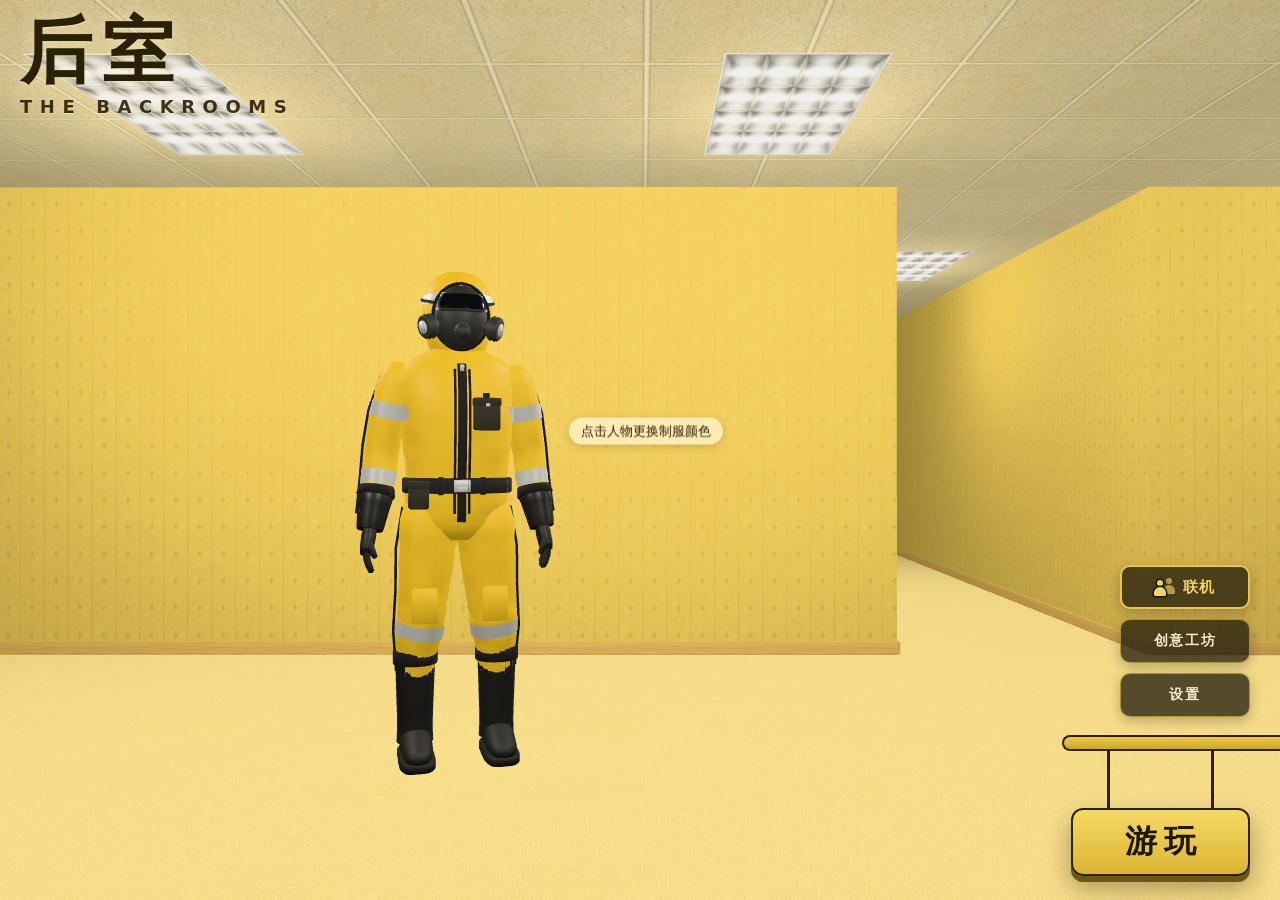
==== commit 4b4eee68: "叉车驾驶 FE1 进行中快照（20261018-1449）：第五轮验收后，未上线 Co-Authored-By: Claude Opus 5.5 <noreply@anthropic.com>" ====
--- a/index.html
+++ b/index.html
@@ -89,6 +89,11 @@
 <script src="js/game/death.js"></script>
 <script src="js/game/skin.js"></script>
 <script src="js/game/testmode.js"></script>
+<!-- 载具（FE1 叉车）：模拟 BR.forklift → 核心 BR.vehicles → 联机表现 BR.vehiclesNet。都在 interact / world / player 之后；
+     BR.kit、BR.L1forklift、BR.coop 这时还没载入，三个文件都是用到时再取 -->
+<script src="js/game/forklift.js"></script>
+<script src="js/game/vehicles.js"></script>
+<script src="js/game/vehicles_net.js"></script>
 <script src="js/levels/_kit.js"></script>
 <!-- 营地构件 BR.camp（帐篷、行军床、营地范围）：联机营地和以后 C1 的 NPC 营地共用 -->
 <script src="js/levels/_camp.js"></script>
--- a/css/game.css
+++ b/css/game.css
@@ -12,7 +12,10 @@
      65 横幅（.hud-notices，BR.hud.notice：「想回营地」「正在重连」，暂停、结算、黑幕时也看得见）
      70 皮肤色板（css/home.css）
    触屏避让（input.js 的控件位置）：右上 48px 暂停键 → 顶部状态条左右各留 72px；
-   右下动作按钮最左到 right:174px、最高到 bottom:178px → 背包栏右缘留 190px */
+   右下动作按钮最左到 right:174px、最高到 bottom:178px → 背包栏右缘留 190px；
+   开车（drive 情境）多两个升降键：横屏摞在丢弃键正上方 right:120–174、bottom 168–288（降 168–222、升 234–288），
+   竖屏（≤559px 宽）摞在丢弃键上面那一列 right:37–85、bottom 245–346 —— 都在背包栏右缘 190px 以右，背包不用再让。
+   开车提示行（.hud-drive）不靠固定位置让开它们：hud.js 每次布局变了用 BR.input.touchLayout() 量按钮和待机摇杆，现找空位摆 */
 
 /* ========== 公共 ========== */
 .hud-root,
@@ -613,6 +616,10 @@
   100% { opacity: 0; transform: none; }
 }
 
+/* 进层 5 秒内就上车：开车状态短提示压到大标题时，大标题 0.25 s 淡出（hud.js dodgeTitle 加 .hud-title-cut，0.3 s 后收起）。写在 .hud-title-play 后面才盖得住 */
+.hud-title.hud-title-cut { animation: hud-title-cut 0.25s ease-out forwards; }
+@keyframes hud-title-cut { to { opacity: 0; } }
+
 @media (max-height: 520px) {
   .hud-title { top: 26%; }
   .hud-title-name { font-size: 30px; }
@@ -785,9 +792,112 @@
   }
 }
 
+/* ========== 开车（FE1）：常驻提示行 + 状态短提示 ==========
+   常驻提示行：屏幕下方、准心提示下面、背包栏（连同物品名那一行）上面。没摆过时按这里的默认位置（背包栏上方 104px 居中）；
+   hud.js 量好空位后加 .hud-drive-placed，直接写 left / top / width。每段（「W/S 前进后退 ·」）不在段里折行 */
+.hud-drive {
+  position: absolute;
+  left: 50%;
+  bottom: 104px;
+  bottom: calc(104px + env(safe-area-inset-bottom, 0px));
+  transform: translateX(-50%);
+  max-width: calc(100vw - 24px);
+  padding: 3px 10px;
+  font-size: 13px;
+  line-height: 1.4;
+  text-align: center;
+  white-space: normal;
+  color: var(--hud-fg);
+  background: var(--hud-panel);
+  border: 1px solid var(--hud-line);
+  border-radius: 3px;
+}
+
+.hud-drive.hud-drive-placed { transform: none; }
+
+.hud-drive-seg {
+  display: inline-block;
+  white-space: nowrap;
+}
+
+.hud-drive-dot { color: var(--hud-dim); }
+
+/* 触屏的「按住「升」「降」动货叉 ·」：两块包在一起整段不折行；hud.js 的最后一档（.hud-drive-split，320 宽竖屏）才放开两块之间 */
+.hud-drive-phrase { white-space: nowrap; }
+.hud-drive.hud-drive-split .hud-drive-phrase { white-space: normal; }
+/* 放不下时 hud.js 依次收字号：t1 12px、t2 11px（360 宽竖屏摇杆和右边那列键之间只有 130 来 px，整段放得下就不在段里折行） */
+.hud-touch .hud-drive.hud-drive-t1,
+.hud-touch .hud-drive.hud-drive-split { padding: 2px 6px; font-size: 12px; line-height: 1.3; }
+.hud-touch .hud-drive.hud-drive-t2 { padding: 2px 5px; font-size: 11px; line-height: 1.3; }
+
+/* 电脑版的键：小键帽，和准心提示的「空格」同一种样子，矮一点 */
+.hud-drive-key {
+  display: inline-block;
+  min-width: 18px;
+  padding: 0 4px;
+  font-family: var(--hud-mono);
+  font-size: 12px;
+  font-weight: 700;
+  line-height: 15px;
+  text-align: center;
+  color: var(--hud-accent-hi);
+  text-shadow: none;
+  background: rgba(242, 231, 180, 0.08);
+  border: 1px solid rgba(242, 231, 180, 0.6);
+  border-bottom-width: 2px;
+  border-radius: 3px;
+}
+
+/* 横屏手机准心提示到背包栏之间只有两行高：字收小一号，行距收紧 */
+@media (max-height: 420px) {
+  .hud-touch .hud-drive {
+    padding: 2px 8px;
+    font-size: 12px;
+    line-height: 1.3;
+  }
+}
+
+/* 320 宽的竖屏：摇杆和右边那一列键之间只剩 100px，最长一段「按住「升」「降」」要塞得进去 */
+@media (max-width: 359px) {
+  .hud-touch .hud-drive {
+    padding: 2px 5px;
+    font-size: 12px;
+    line-height: 1.3;
+  }
+}
+
+/* 状态短提示（BR.hud.driveNote）：准心正上方一行，新的一句直接替换。和 toast 一个样式（左边一道黄边），字大一点 */
+.hud-drive-note {
+  position: absolute;
+  left: 50%;
+  bottom: 50%;
+  margin-bottom: 30px;
+  transform: translateX(-50%);
+  max-width: calc(100vw - 32px);
+  padding: 4px 14px;
+  overflow: hidden;
+  text-overflow: ellipsis;
+  white-space: nowrap;
+  font-size: 15px;
+  font-weight: 600;
+  color: var(--hud-accent-hi);
+  background: rgba(16, 13, 5, 0.8);
+  border: 1px solid var(--hud-line);
+  border-left: 3px solid var(--hud-accent);
+  border-radius: 2px;
+}
+
+.hud-drive-note.hud-drive-note-bump { animation: hud-drive-note-bump 0.3s ease-out; }
+
+@keyframes hud-drive-note-bump {
+  0% { background-color: rgba(84, 66, 14, 0.92); border-color: #f3d266; }
+}
+
 /* 死亡时 HUD 还在结算层下面：准星和提示收掉，背包压暗且不可点 */
 .hud-dead .hud-cross,
 .hud-dead .hud-prompt,
+.hud-dead .hud-drive,
+.hud-dead .hud-drive-note,
 .hud-dead .hud-inv-name {
   display: none;
 }
@@ -826,6 +936,9 @@
   animation: hud-toast-in 0.18s ease-out;
 }
 
+/* 「…」里的按钮名不断行（hud.js toastNode） */
+.hud-toast .hud-nobr { white-space: nowrap; }
+
 .hud-toast.hud-toast-bump { animation: hud-toast-bump 0.3s ease-out; }
 /* 时长与 hud.js 的 TOAST_OUT_MS（280ms）一致；写在 bump 后面，同优先级时后者生效 */
 .hud-toast.hud-toast-out { animation: hud-toast-out 0.28s ease-in forwards; }
@@ -877,6 +990,24 @@
     max-width: calc(100vw - 432px);
     max-width: min(42vw, calc(100vw - 432px - env(safe-area-inset-left, 0px)));
   }
+}
+
+/* 开车时「往上长」（hud.js avoidDrive）：准心提示和开车提示行之间连一条都放不下，或者矮横屏（右上那一列正好压着「升」「降」键），
+   toast 改成居中、底边贴着准心上方状态短提示那一格（--hud-toast-up = 离屏幕底多少 px），新的一条在最下面、离准心最近；
+   列宽（--hud-toast-w）收窄到两边的信息块、触屏键以内，往上放不下的由 hud.js 提前收掉。写在上面几条后面：同样的优先级，这一条生效 */
+.hud-toasts.hud-toasts-up {
+  top: auto;
+  bottom: 60%;
+  bottom: var(--hud-toast-up, 60%);
+  margin-top: 0;
+  left: 50%;
+  right: auto;
+  transform: translateX(-50%);
+  width: 520px;
+  width: var(--hud-toast-w, 520px);
+  max-width: calc(100vw - 32px);
+  align-items: center;
+  transition: none;
 }
 
 /* ========== 暂停菜单 ========== */
@@ -1808,6 +1939,7 @@
   .hud-toast,
   .hud-toast.hud-toast-bump,
   .hud-toast.hud-toast-out,
+  .hud-drive-note.hud-drive-note-bump,
   .hud-stat.hud-hit,
   .hud-stat.hud-blink .hud-stat-label,
   .hud-stat.hud-blink .hud-stat-val,
